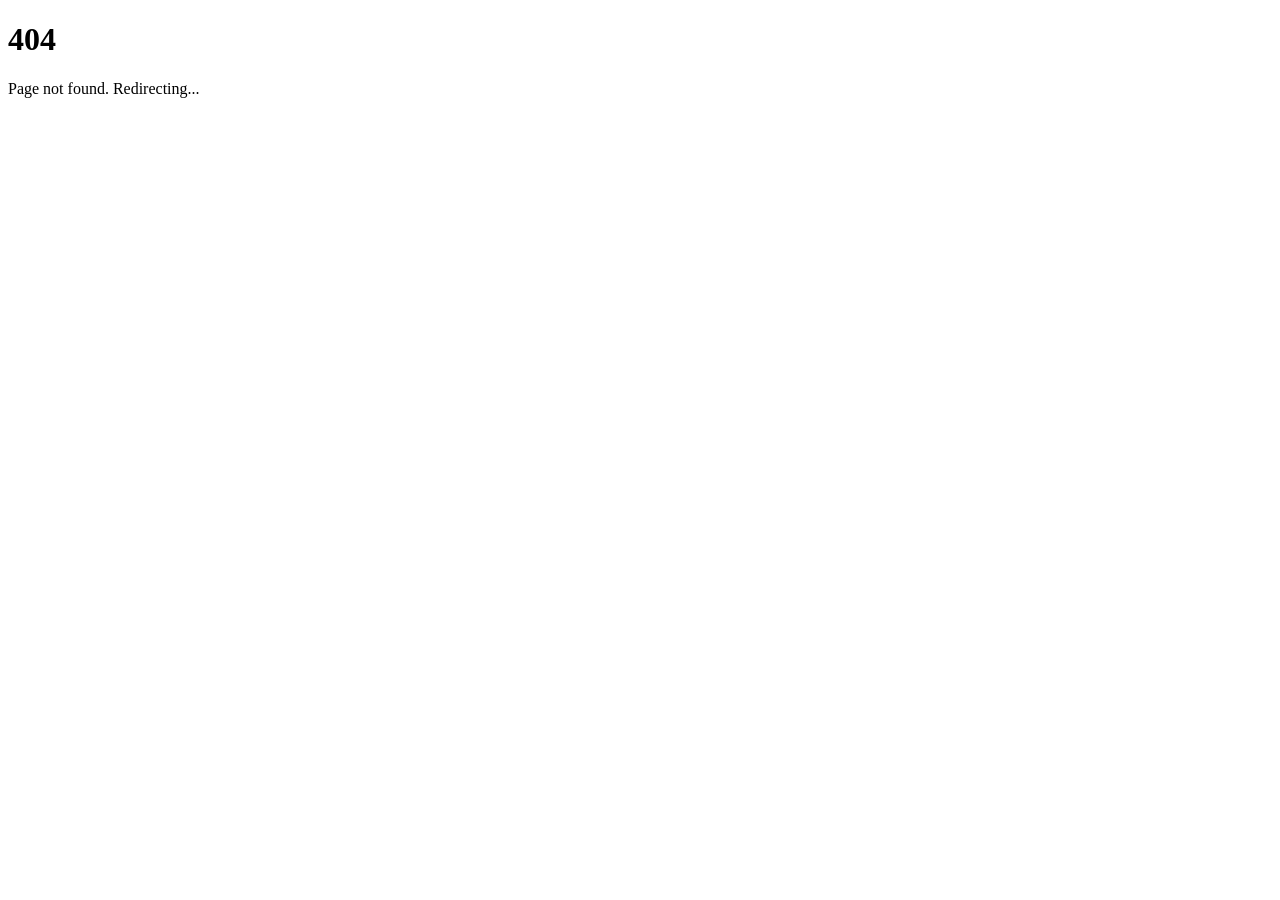
==== index.html @ c1000255 "update git ignore" ====
<!DOCTYPE html>
<script>
const path = window.location.pathname;
const targetPath = path.toLowerCase();

if (path === '/DiffLens' || path === '/DiffLens/') {
  window.location.href = '/difflens/';
}

if (path === '/neuronpath' || path === '/neuronpath/') {
  window.location.href = '/NeuronPath/';
}

// 
// if (path !== targetPath) {
//   window.location.href = targetPath;
// }
</script>

<title>Redirecting...</title>
<h1>404</h1>
<p>Page not found. Redirecting...</p>
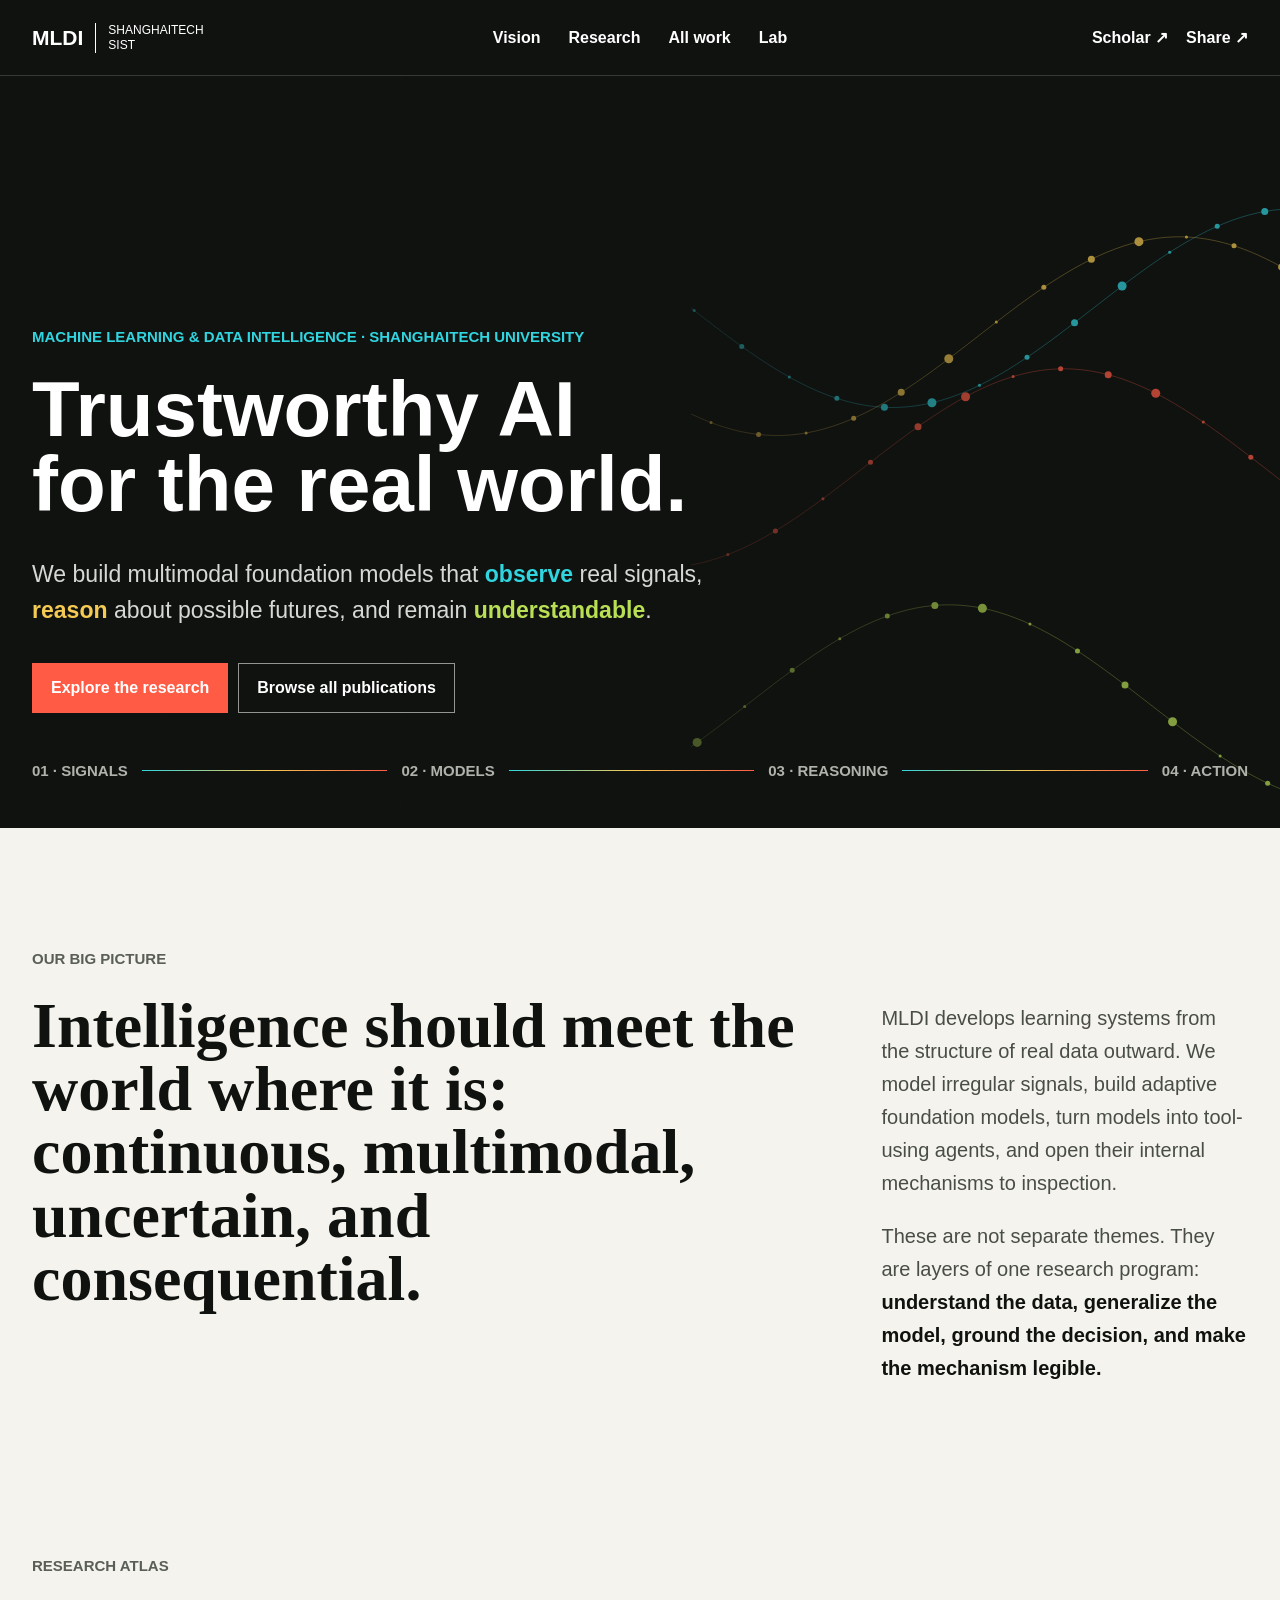
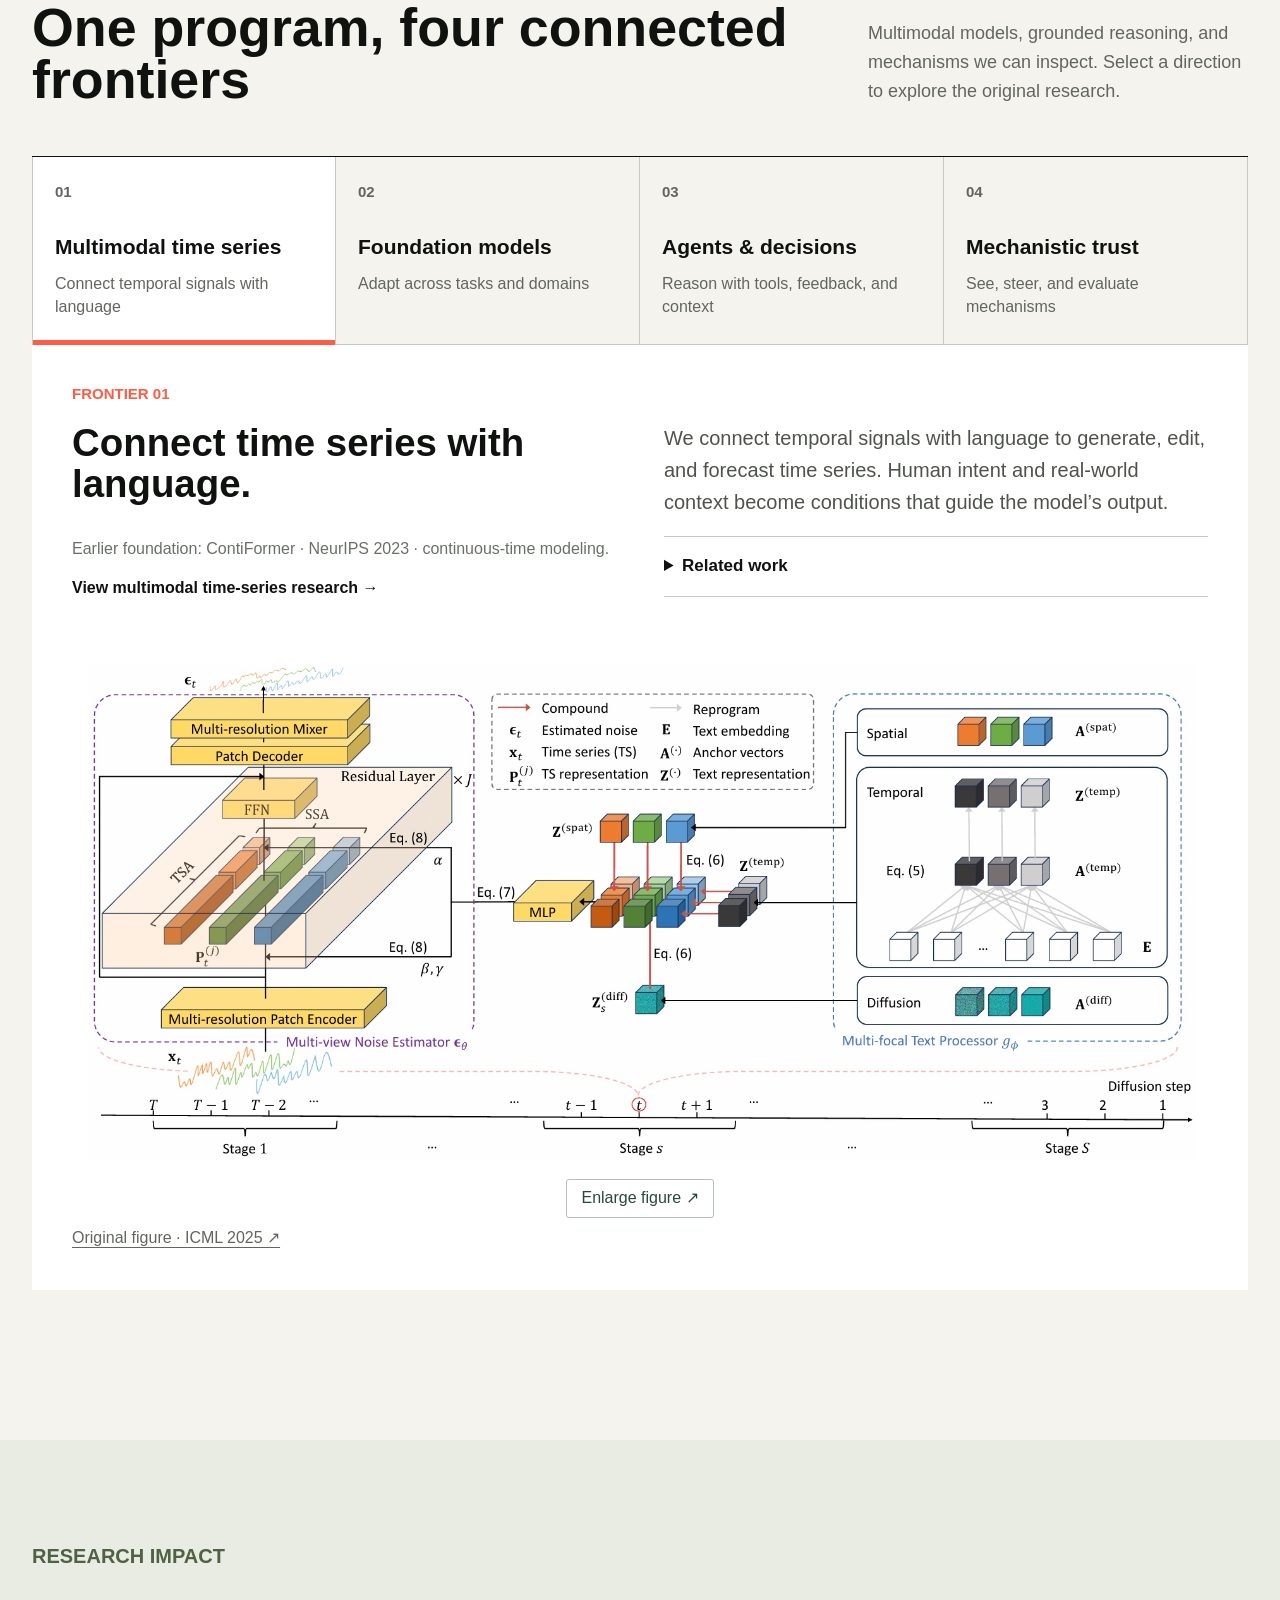
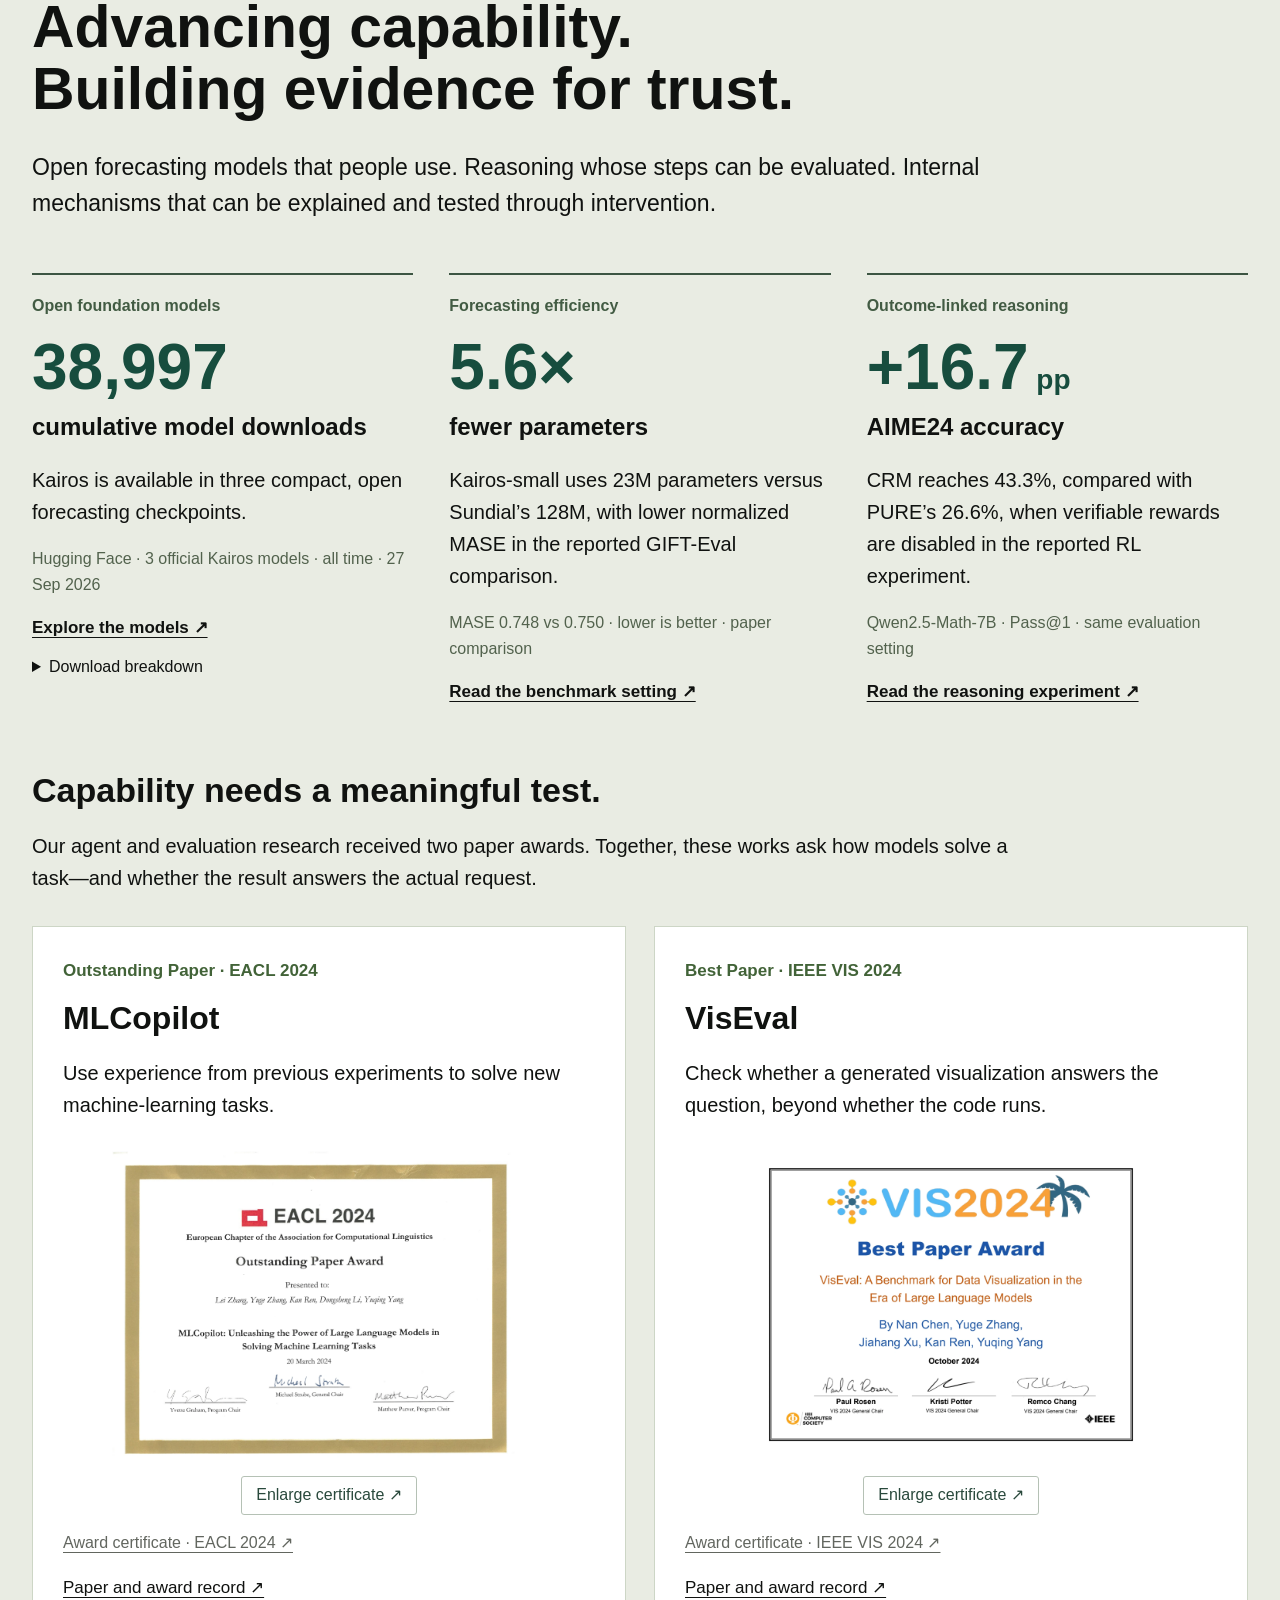
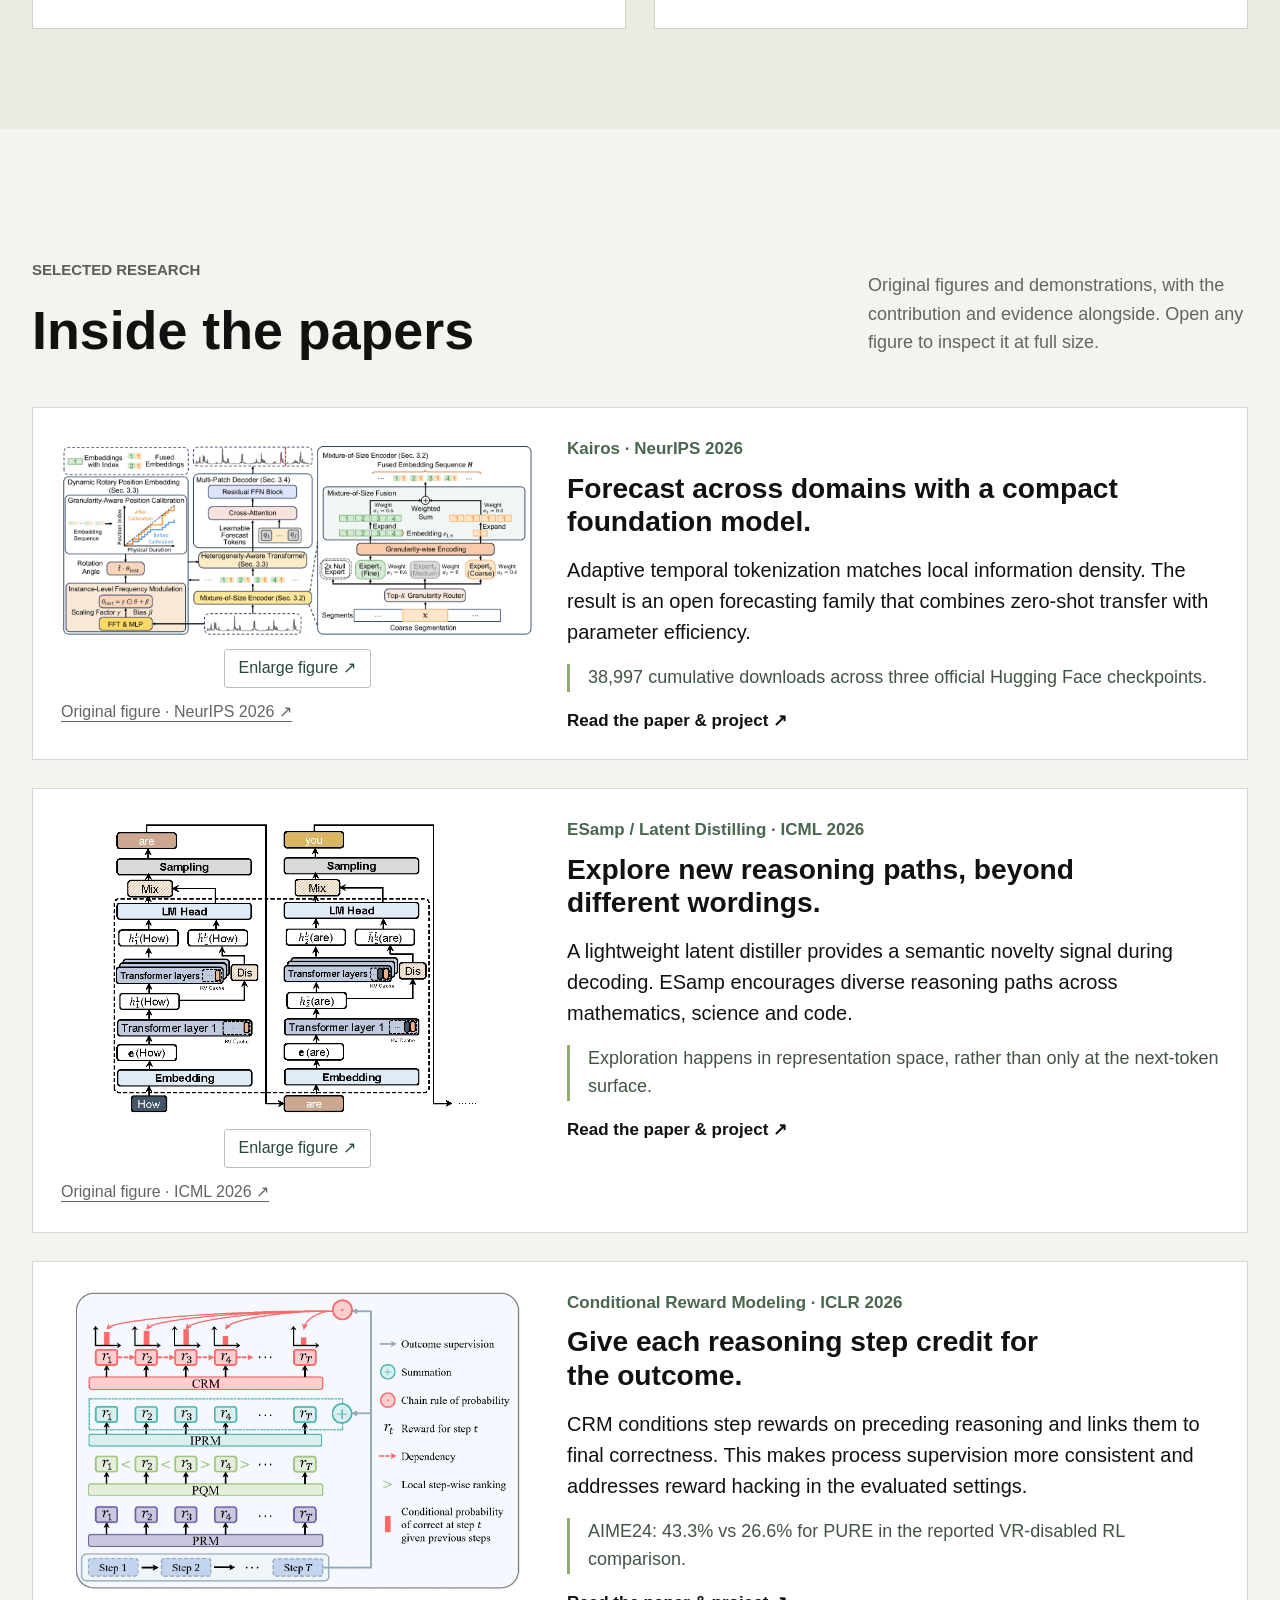
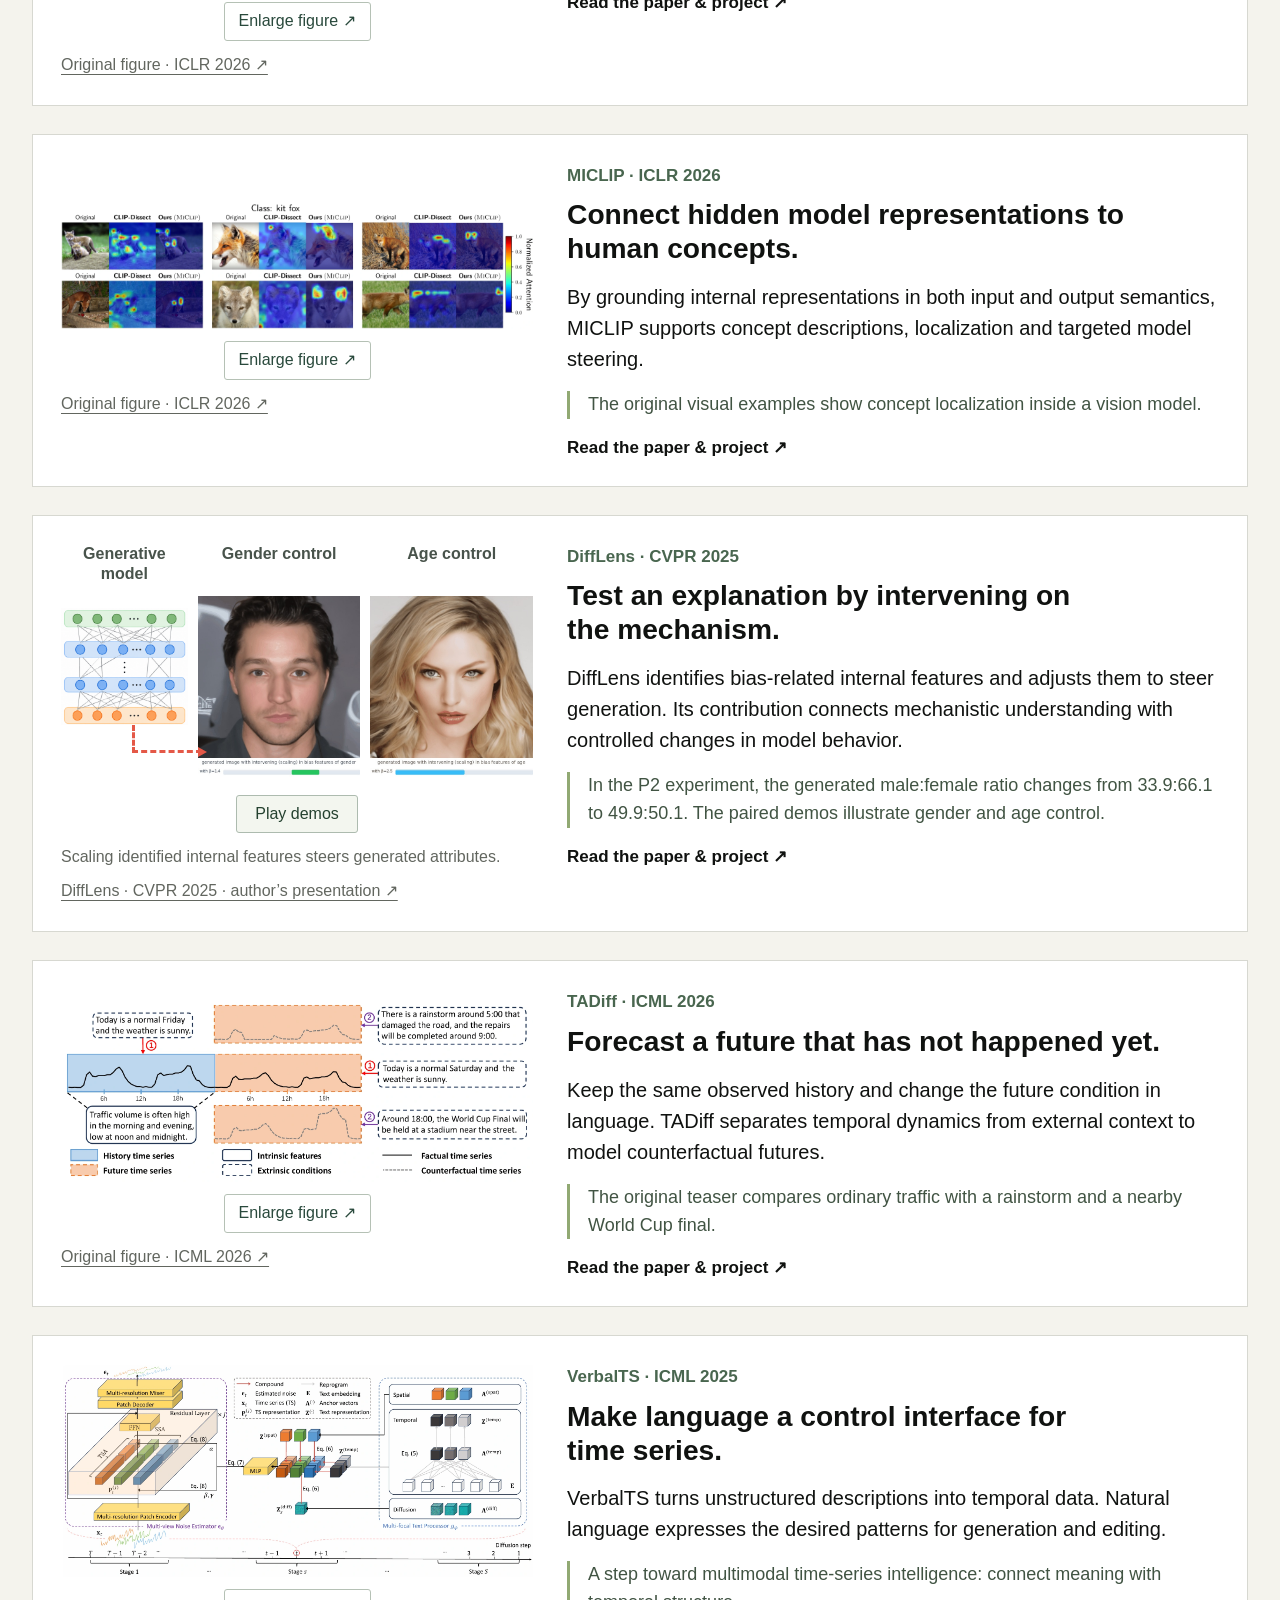
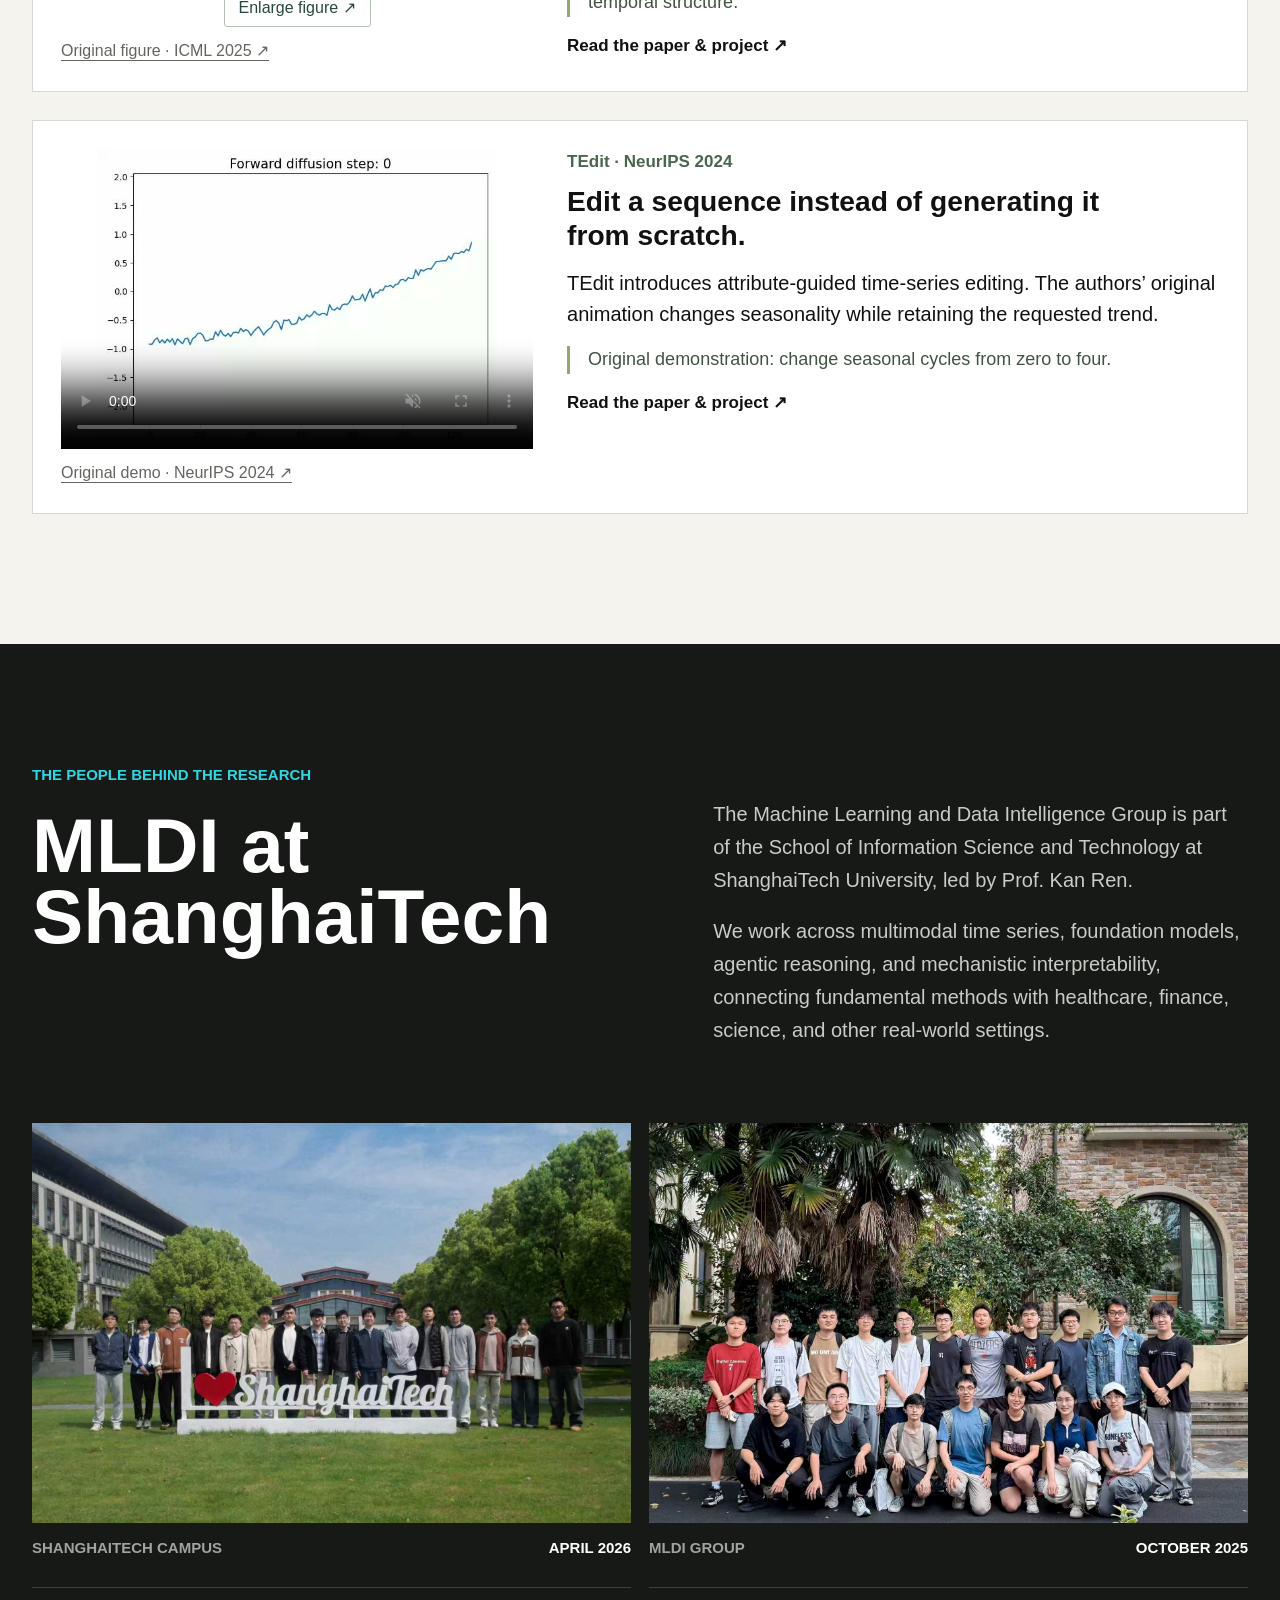
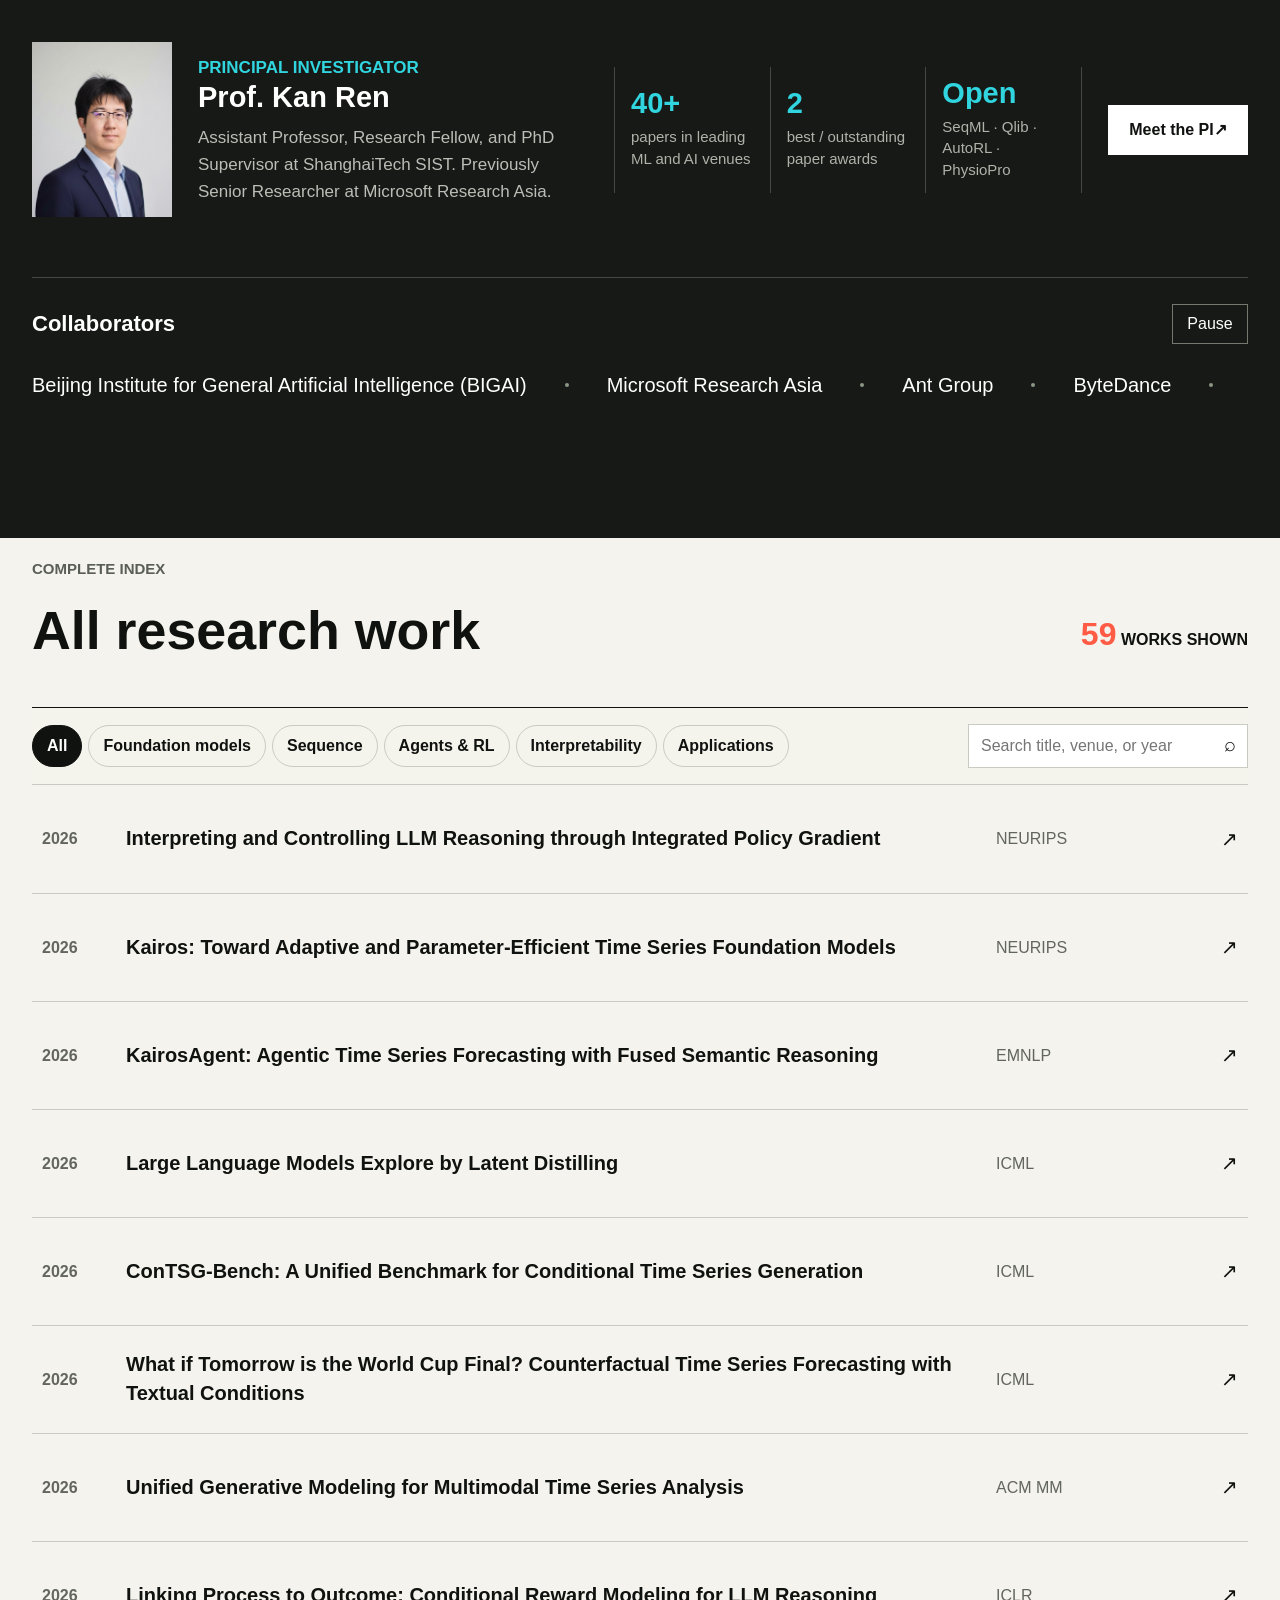
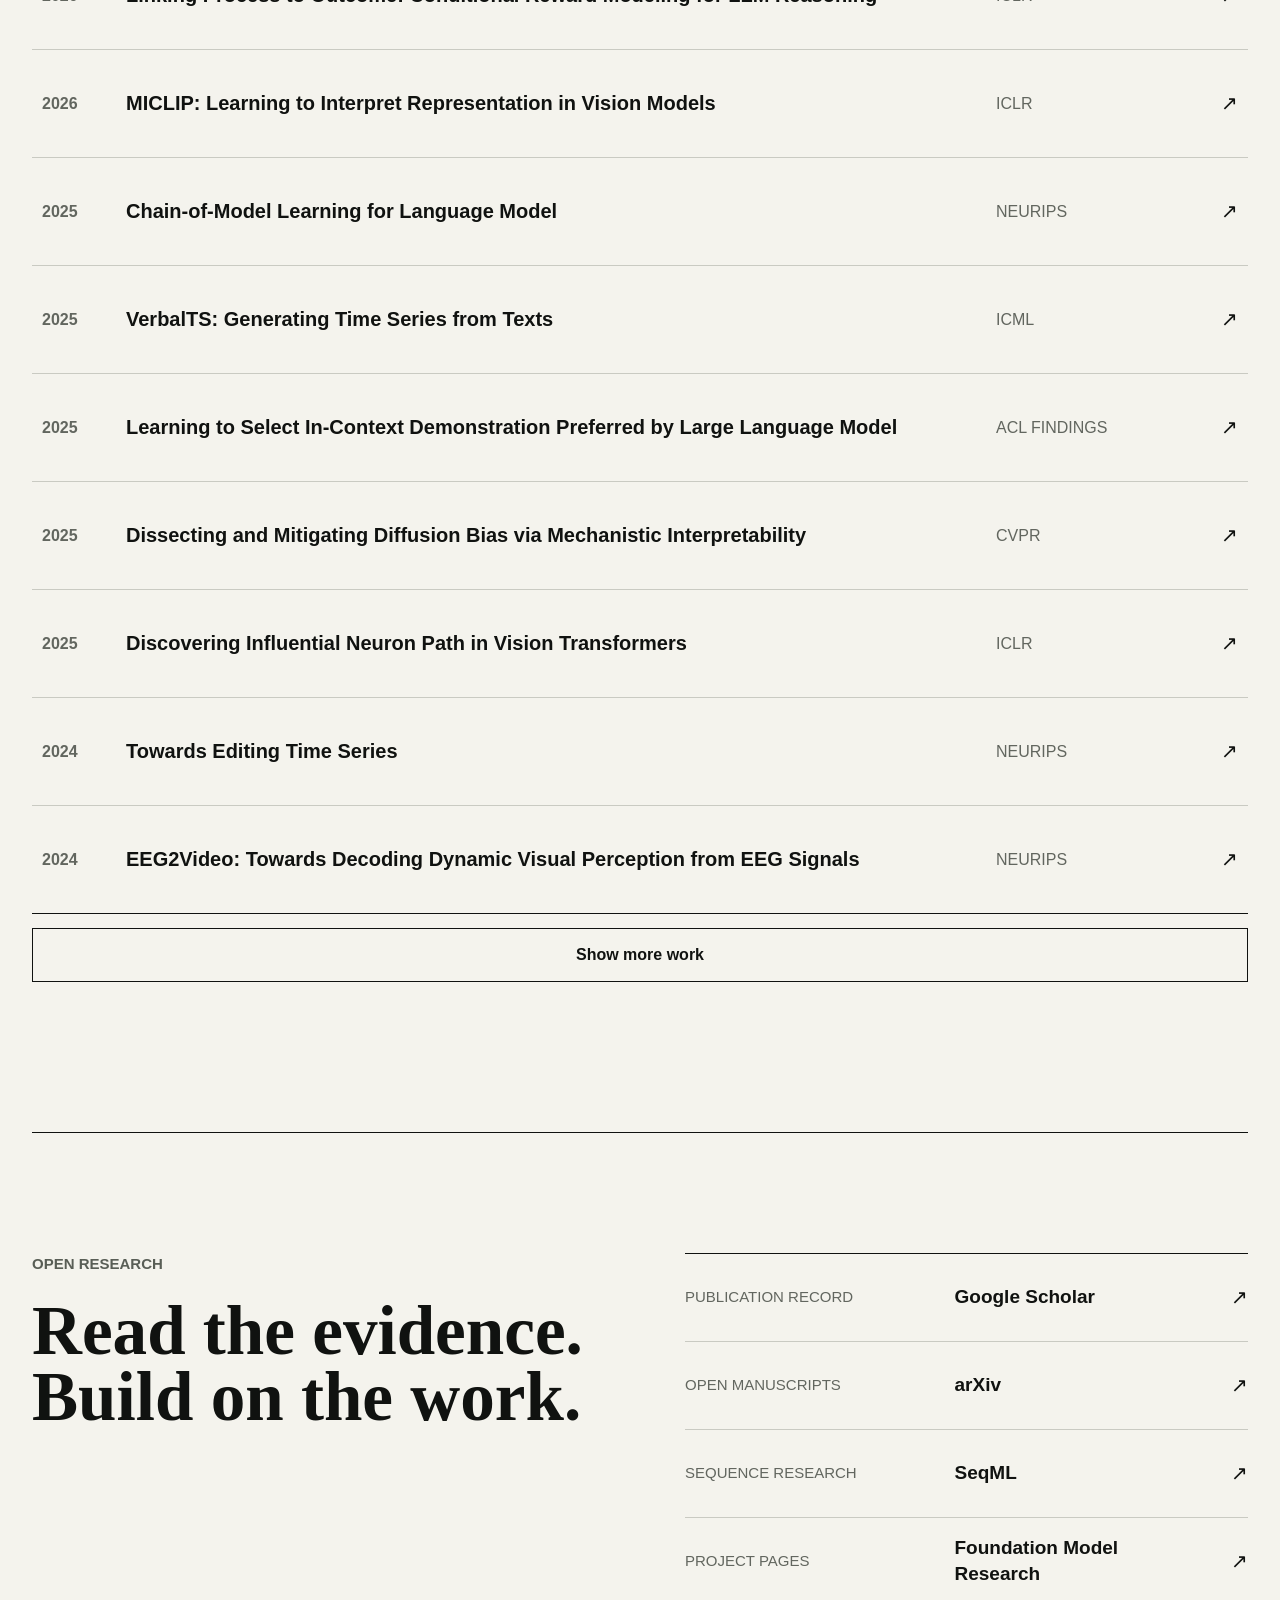
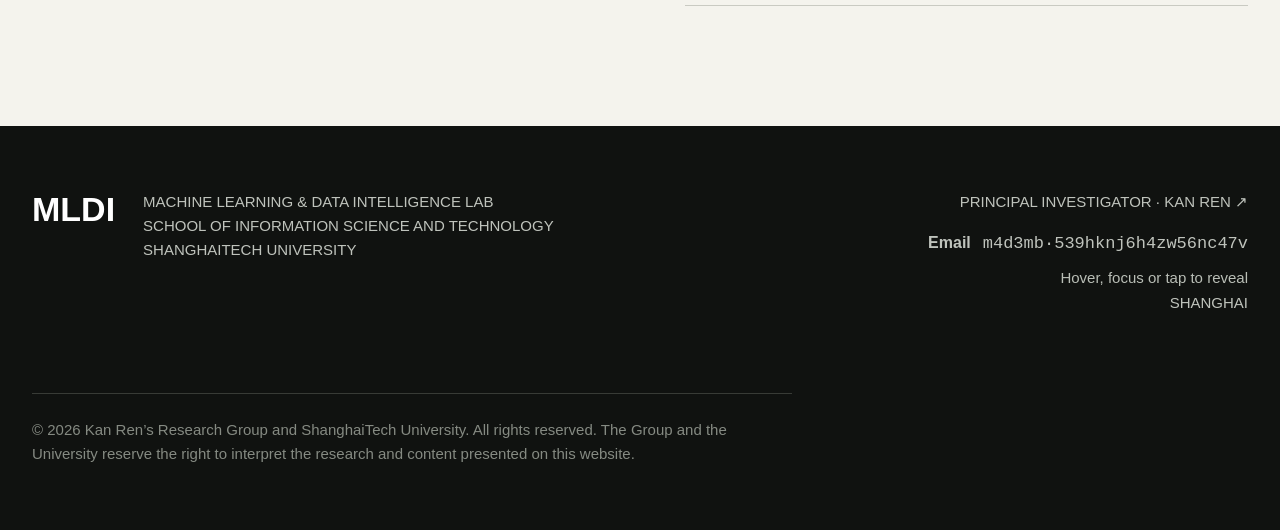
==== commit e1b2bc3c: "Add MLDI research homepage" ====
--- a/index.html
+++ b/index.html
@@ -1,22 +1,230 @@
-<!DOCTYPE html>
-<script>
-const path = window.location.pathname;
-const targetPath = path.toLowerCase();
-
-if (path === '/DiffLens' || path === '/DiffLens/') {
-  window.location.href = '/difflens/';
-}
-
-if (path === '/neuronpath' || path === '/neuronpath/') {
-  window.location.href = '/NeuronPath/';
-}
-
-// 
-// if (path !== targetPath) {
-//   window.location.href = targetPath;
-// }
-</script>
-
-<title>Redirecting...</title>
-<h1>404</h1>
-<p>Page not found. Redirecting...</p>+<!doctype html>
+<html lang="en">
+  <head>
+    <meta charset="UTF-8" />
+    <meta name="viewport" content="width=device-width, initial-scale=1" />
+    <meta name="description" content="MLDI at ShanghaiTech: machine learning research across foundation models, sequence intelligence, agents, and mechanistic interpretability." />
+    <meta name="theme-color" content="#101210" />
+    <meta property="og:title" content="Trustworthy AI for the real world | MLDI" />
+    <meta property="og:description" content="Multimodal foundation models that observe, generate, reason, and remain understandable." />
+    <meta property="og:type" content="website" />
+    <meta property="og:image" content="https://foundation-model-research.github.io/assets/og-mldi.png" />
+    <meta name="twitter:card" content="summary_large_image" />
+    <title>Trustworthy AI for the real world | MLDI · ShanghaiTech</title>
+    <link rel="stylesheet" href="styles.css?v=6fed02c21d6a" />
+    <link rel="stylesheet" href="lab-footer.css?v=4b30e138ad08" />
+  </head>
+  <body>
+    <a class="skip-link" href="#main">Skip to content</a>
+
+    <header class="site-header" data-header>
+      <a class="wordmark" href="#top" aria-label="MLDI home">
+        <span class="wordmark-mark">MLDI</span>
+        <span class="wordmark-school">ShanghaiTech<br />SIST</span>
+      </a>
+      <nav class="desktop-nav" aria-label="Primary navigation">
+        <a href="#vision">Vision</a>
+        <a href="#atlas">Research</a>
+        <a href="#work">All work</a>
+        <a href="#lab">Lab</a>
+      </nav>
+      <div class="header-actions"><a class="header-link" href="https://scholar.google.com.hk/citations?user=USnQVWgAAAAJ" target="_blank" rel="noreferrer">Scholar <span aria-hidden="true">↗</span></a><button class="share-button" id="share-page" type="button">Share <span aria-hidden="true">↗</span></button></div>
+    </header>
+
+    <main id="main">
+      <section class="hero" id="top" aria-labelledby="hero-title">
+        <canvas id="research-field" aria-hidden="true"></canvas>
+        <div class="hero-grid" aria-hidden="true"></div>
+        <div class="hero-content">
+          <p class="eyebrow">Machine Learning &amp; Data Intelligence · ShanghaiTech University</p>
+          <h1 id="hero-title">Trustworthy AI<br />for the real world.</h1>
+          <p class="hero-deck">We build multimodal foundation models that <strong>observe</strong> real signals, <strong>reason</strong> about possible futures, and remain <strong>understandable</strong>.</p>
+          <div class="hero-actions">
+            <a class="button button-primary" href="#atlas">Explore the research</a>
+            <a class="button button-quiet" href="#work">Browse all publications</a>
+          </div>
+        </div>
+        <div class="hero-sequence" aria-hidden="true">
+          <span>01 · Signals</span><i></i><span>02 · Models</span><i></i><span>03 · Reasoning</span><i></i><span>04 · Action</span>
+        </div>
+      </section>
+
+      <section class="manifesto section" id="vision" aria-labelledby="vision-title">
+        <div class="section-kicker">Our big picture</div>
+        <div class="manifesto-grid">
+          <h2 id="vision-title">Intelligence should meet the world where it is: continuous, multimodal, uncertain, and consequential.</h2>
+          <div class="manifesto-copy">
+            <p>MLDI develops learning systems from the structure of real data outward. We model irregular signals, build adaptive foundation models, turn models into tool-using agents, and open their internal mechanisms to inspection.</p>
+            <p>These are not separate themes. They are layers of one research program: <strong>understand the data, generalize the model, ground the decision, and make the mechanism legible.</strong></p>
+          </div>
+        </div>
+      </section>
+
+      <section class="research-atlas section" id="atlas" aria-labelledby="atlas-title">
+        <div class="section-heading">
+          <div>
+            <p class="section-kicker">Research atlas</p>
+            <h2 id="atlas-title">One program, four connected frontiers</h2>
+          </div>
+          <p class="section-note">Multimodal models, grounded reasoning, and mechanisms we can inspect. Select a direction to explore the original research.</p>
+        </div>
+
+        <div class="atlas-layout">
+          <div class="atlas-map" role="tablist" aria-label="Research frontiers">
+            <button class="atlas-tab is-active" role="tab" aria-selected="true" aria-controls="frontier-panel" data-frontier="sequence">
+              <span>01</span><strong>Multimodal time series</strong><small>Connect temporal signals with language</small>
+            </button>
+            <button class="atlas-tab" role="tab" aria-selected="false" aria-controls="frontier-panel" data-frontier="foundation">
+              <span>02</span><strong>Foundation models</strong><small>Adapt across tasks and domains</small>
+            </button>
+            <button class="atlas-tab" role="tab" aria-selected="false" aria-controls="frontier-panel" data-frontier="agents">
+              <span>03</span><strong>Agents &amp; decisions</strong><small>Reason with tools, feedback, and context</small>
+            </button>
+            <button class="atlas-tab" role="tab" aria-selected="false" aria-controls="frontier-panel" data-frontier="interpretability">
+              <span>04</span><strong>Mechanistic trust</strong><small>See, steer, and evaluate mechanisms</small>
+            </button>
+          </div>
+          <article class="frontier-panel" id="frontier-panel" role="tabpanel" aria-live="polite">
+            <div class="frontier-visual frontier-originals" id="frontier-visual"></div>
+            <div class="frontier-content">
+              <p class="frontier-number" id="frontier-number">Frontier 01</p>
+              <h3 id="frontier-title">Connect time series with language.</h3>
+              <p id="frontier-description">Generate, edit, and forecast time series with language and real-world context.</p>
+              <details class="frontier-related"><summary>Related work</summary><ul id="frontier-papers" class="frontier-papers"></ul></details>
+              <p id="frontier-background" class="frontier-background"></p>
+              <a id="frontier-link" class="text-link" href="#work">View sequence research <span aria-hidden="true">→</span></a>
+            </div>
+          </article>
+        </div>
+      </section>
+
+      <section class="impact-section" id="impact" aria-labelledby="impact-title">
+        <div class="section">
+          <p class="section-kicker">Research impact</p>
+          <h2 id="impact-title">Advancing capability.<br />Building evidence for trust.</h2>
+          <p class="impact-lead">Open forecasting models that people use. Reasoning whose steps can be evaluated. Internal mechanisms that can be explained and tested through intervention.</p>
+          <div class="impact-metrics">
+            <article>
+              <span class="impact-label">Open foundation models</span><strong class="impact-value">38,997</strong><h3>cumulative model downloads</h3>
+              <p>Kairos is available in three compact, open forecasting checkpoints.</p>
+              <small>Hugging Face · 3 official Kairos models · all time · 27 Sep 2026</small>
+              <a href="https://huggingface.co/mldi-lab" target="_blank" rel="noreferrer">Explore the models ↗</a>
+              <details class="metric-details"><summary>Download breakdown</summary><ul><li>Kairos_50m: 15,396</li><li>Kairos_23m: 18,955</li><li>Kairos_10m: 4,646</li></ul><a href="https://huggingface.co/api/models?author=mldi-lab&amp;expand%5B%5D=downloadsAllTime&amp;limit=100" target="_blank" rel="noreferrer">Hugging Face download data ↗</a></details>
+            </article>
+            <article>
+              <span class="impact-label">Forecasting efficiency</span><strong class="impact-value">5.6×</strong><h3>fewer parameters</h3>
+              <p>Kairos-small uses 23M parameters versus Sundial’s 128M, with lower normalized MASE in the reported GIFT-Eval comparison.</p>
+              <small>MASE 0.748 vs 0.750 · lower is better · paper comparison</small>
+              <a href="https://arxiv.org/html/2509.25826v2#S4.SS2" target="_blank" rel="noreferrer">Read the benchmark setting ↗</a>
+            </article>
+            <article>
+              <span class="impact-label">Outcome-linked reasoning</span><strong class="impact-value">+16.7<span> pp</span></strong><h3>AIME24 accuracy</h3>
+              <p>CRM reaches 43.3%, compared with PURE’s 26.6%, when verifiable rewards are disabled in the reported RL experiment.</p>
+              <small>Qwen2.5-Math-7B · Pass@1 · same evaluation setting</small>
+              <a href="https://arxiv.org/html/2509.26578v1#S4.SS4" target="_blank" rel="noreferrer">Read the reasoning experiment ↗</a>
+            </article>
+          </div>
+          <div class="recognition-intro"><h3>Capability needs a meaningful test.</h3><p>Our agent and evaluation research received two paper awards. Together, these works ask how models solve a task—and whether the result answers the actual request.</p></div>
+          <div class="recognition-grid">
+            <article class="recognition-card"><p class="award-line">Outstanding Paper · EACL 2024</p><h3>MLCopilot</h3><p>Use experience from previous experiments to solve new machine-learning tasks.</p><div data-paper-static="mlcopilot-certificate"></div><a href="https://aclanthology.org/2024.eacl-long.179/" target="_blank" rel="noreferrer">Paper and award record ↗</a></article>
+            <article class="recognition-card"><p class="award-line">Best Paper · IEEE VIS 2024</p><h3>VisEval</h3><p>Check whether a generated visualization answers the question, beyond whether the code runs.</p><div data-paper-static="viseval-certificate"></div><a href="https://direct.ieeevis.org/year/2024/program/paper_v-full-1332.html" target="_blank" rel="noreferrer">Paper and award record ↗</a></article>
+          </div>
+        </div>
+      </section>
+
+      <section class="featured-work section" aria-labelledby="featured-title">
+        <div class="section-heading">
+          <div><p class="section-kicker">Selected research</p><h2 id="featured-title">Inside the papers</h2></div>
+          <p class="section-note">Original figures and demonstrations, with the contribution and evidence alongside. Open any figure to inspect it at full size.</p>
+        </div>
+        <div class="featured-grid" id="featured-grid"></div>
+      </section>
+
+      <section class="lab-section" id="lab" aria-labelledby="lab-title">
+        <div class="section lab-intro">
+          <div>
+            <p class="section-kicker light">The people behind the research</p>
+            <h2 id="lab-title">MLDI at ShanghaiTech</h2>
+          </div>
+          <div class="lab-statement">
+            <p>The Machine Learning and Data Intelligence Group is part of the School of Information Science and Technology at ShanghaiTech University, led by Prof. Kan Ren.</p>
+            <p>We work across multimodal time series, foundation models, agentic reasoning, and mechanistic interpretability, connecting fundamental methods with healthcare, finance, science, and other real-world settings.</p>
+          </div>
+        </div>
+        <div class="lab-gallery section">
+          <figure class="lab-photo lab-photo-wide">
+            <img src="assets/lab-apr-2026.jpg" alt="MLDI group at the ShanghaiTech campus in April 2026" width="1707" height="1280" loading="lazy" />
+            <figcaption><span>ShanghaiTech campus</span><strong>April 2026</strong></figcaption>
+          </figure>
+          <figure class="lab-photo">
+            <img src="assets/lab-oct-2025.jpg" alt="MLDI group in October 2025" width="1777" height="1280" loading="lazy" />
+            <figcaption><span>MLDI group</span><strong>October 2025</strong></figcaption>
+          </figure>
+        </div>
+        <div class="lab-profile section">
+          <img src="assets/kan-ren-homepage.jpg" alt="Professor Kan Ren, principal investigator of MLDI" loading="lazy" />
+          <div>
+            <p class="section-kicker light">Principal investigator</p>
+            <h3>Prof. Kan Ren</h3>
+            <p>Assistant Professor, Research Fellow, and PhD Supervisor at ShanghaiTech SIST. Previously Senior Researcher at Microsoft Research Asia.</p>
+          </div>
+          <ul>
+            <li><strong>40+</strong><span>papers in leading ML and AI venues</span></li>
+            <li><strong>2</strong><span>best / outstanding paper awards</span></li>
+            <li><strong>Open</strong><span>SeqML · Qlib · AutoRL · PhysioPro</span></li>
+          </ul>
+          <a class="button button-light" href="https://saying.ren/" target="_blank" rel="noreferrer">Meet the PI <span aria-hidden="true">↗</span></a>
+        </div>
+        <div id="partner-strip" class="section"></div>
+      </section>
+
+      <section class="publication-index section" id="work" aria-labelledby="work-title">
+        <div class="section-heading work-heading">
+          <div><p class="section-kicker">Complete index</p><h2 id="work-title">All research work</h2></div>
+          <p class="work-count"><span id="visible-count">0</span> works shown</p>
+        </div>
+        <div class="work-tools">
+          <div class="filters" role="group" aria-label="Filter publications by topic">
+            <button class="filter is-active" data-filter="all" aria-pressed="true">All</button>
+            <button class="filter" data-filter="foundation" aria-pressed="false">Foundation models</button>
+            <button class="filter" data-filter="sequence" aria-pressed="false">Sequence</button>
+            <button class="filter" data-filter="agents" aria-pressed="false">Agents &amp; RL</button>
+            <button class="filter" data-filter="trust" aria-pressed="false">Interpretability</button>
+            <button class="filter" data-filter="applications" aria-pressed="false">Applications</button>
+          </div>
+          <label class="search-box"><span class="sr-only">Search publications</span><input id="paper-search" type="search" placeholder="Search title, venue, or year" autocomplete="off" /><span aria-hidden="true">⌕</span></label>
+        </div>
+        <div class="paper-list" id="paper-list"></div>
+        <button class="load-more" id="load-more" type="button">Show more work</button>
+      </section>
+
+      <section class="open-research section" id="connect" aria-labelledby="connect-title">
+        <div>
+          <p class="section-kicker">Open research</p>
+          <h2 id="connect-title">Read the evidence.<br />Build on the work.</h2>
+        </div>
+        <div class="source-links">
+          <a href="https://scholar.google.com.hk/citations?user=USnQVWgAAAAJ" target="_blank" rel="noreferrer"><span>Publication record</span><strong>Google Scholar</strong><i>↗</i></a>
+          <a href="https://arxiv.org/search/?query=Kan+Ren&amp;searchtype=author" target="_blank" rel="noreferrer"><span>Open manuscripts</span><strong>arXiv</strong><i>↗</i></a>
+          <a href="https://seqml.github.io/" target="_blank" rel="noreferrer"><span>Sequence research</span><strong>SeqML</strong><i>↗</i></a>
+          <a href="https://foundation-model-research.github.io/" target="_blank" rel="noreferrer"><span>Project pages</span><strong>Foundation Model Research</strong><i>↗</i></a>
+        </div>
+      </section>
+    </main>
+
+    <footer class="site-footer">
+      <div class="footer-brand"><strong>MLDI</strong><span>Machine Learning &amp; Data Intelligence Lab<br />School of Information Science and Technology<br />ShanghaiTech University</span></div>
+      <div class="footer-meta"><a href="https://saying.ren/" target="_blank" rel="noreferrer">Principal Investigator · Kan Ren ↗</a><div id="pi-contact"></div><span>Shanghai</span></div>
+      <p class="footer-note">© 2026 Kan Ren’s Research Group and ShanghaiTech University. All rights reserved. The Group and the University reserve the right to interpret the research and content presented on this website.</p>
+    </footer>
+    <div class="toast" id="share-toast" role="status" aria-live="polite">Link copied</div>
+    <dialog id="figure-dialog" aria-labelledby="figure-dialog-title"><div class="figure-toolbar"><h2 id="figure-dialog-title">Original paper figure</h2><div><button data-zoom type="button" aria-pressed="false">Actual size</button><button data-close type="button">Close ✕</button></div></div><div class="figure-scroll"><img alt="" /></div><a class="figure-source" target="_blank" rel="noreferrer">Original source ↗</a></dialog>
+
+    <script src="data.js?v=2c9eac3be82c"></script>
+    <script src="paper-media-data.js?v=0d42efd4ddc5"></script>
+    <script src="research.js?v=72fe4f46b5dc"></script>
+    <script src="paper-media.js?v=f36ecfdb1b7f"></script>
+    <script src="app.js?v=f7db3c3c05a3"></script>
+    <script src="lab-footer.js?v=553e385649b7"></script>
+  </body>
+</html>
--- a/styles.css
+++ b/styles.css
@@ -0,0 +1,671 @@
+:root {
+  --ink: #101210;
+  --paper: #f4f3ed;
+  --white: #ffffff;
+  --line: #c9cac2;
+  --muted: #62665f;
+  --cyan: #31d5df;
+  --coral: #ff5b45;
+  --lime: #b9df54;
+  --yellow: #f5ca52;
+  --max: 1320px;
+  --body-size: 20px;
+  --small-size: 16px;
+  --caption-size: 15px;
+}
+
+* { box-sizing: border-box; }
+html { scroll-behavior: smooth; }
+body { margin: 0; background: var(--paper); color: var(--ink); font-family: Inter, "Helvetica Neue", Arial, sans-serif; letter-spacing: 0; }
+body, button, input { font-size: var(--body-size); }
+a { color: inherit; }
+img, video { display: block; max-width: 100%; }
+button, input { font: inherit; }
+button { color: inherit; }
+.skip-link { position: fixed; left: 12px; top: -50px; z-index: 100; background: white; padding: 10px 14px; }
+.skip-link:focus { top: 12px; }
+.sr-only { position: absolute; width: 1px; height: 1px; padding: 0; margin: -1px; overflow: hidden; clip: rect(0, 0, 0, 0); white-space: nowrap; border: 0; }
+.section { width: min(var(--max), calc(100% - 64px)); margin: 0 auto; }
+
+.site-header { position: fixed; z-index: 50; top: 0; left: 0; width: 100%; height: 76px; display: grid; grid-template-columns: 1fr auto 1fr; align-items: center; padding: 0 32px; color: white; border-bottom: 1px solid rgba(255,255,255,.16); transition: background .25s ease, color .25s ease, height .25s ease; }
+.site-header.is-scrolled { height: 64px; color: var(--ink); background: rgba(244,243,237,.92); backdrop-filter: blur(14px); border-color: var(--line); }
+.wordmark { justify-self: start; display: inline-flex; align-items: center; gap: 12px; text-decoration: none; }
+.wordmark-mark { font: 800 21px/1 Arial, sans-serif; }
+.wordmark-school { padding-left: 12px; border-left: 1px solid currentColor; font-size: 9px; line-height: 1.15; text-transform: uppercase; }
+.desktop-nav { display: flex; gap: 28px; }
+.desktop-nav a, .header-link { font-size: 13px; font-weight: 650; text-decoration: none; }
+.desktop-nav a:hover, .header-link:hover { text-decoration: underline; text-underline-offset: 5px; }
+.header-link { justify-self: end; }
+.header-actions { justify-self: end; display: flex; align-items: center; gap: 18px; }
+.share-button { padding: 0; border: 0; color: inherit; background: transparent; font-size: 13px; font-weight: 650; cursor: pointer; }
+.share-button:hover { text-decoration: underline; text-underline-offset: 5px; }
+
+.hero { position: relative; min-height: 92svh; overflow: hidden; display: grid; grid-template-columns: minmax(0, 1fr); grid-template-rows: 1fr auto; align-items: end; gap: 48px; padding: 146px max(32px, calc((100vw - var(--max))/2)) 48px; color: white; background: #101210; }
+#research-field { position: absolute; z-index: 0; inset: 0; width: 100%; height: 100%; opacity: .74; }
+.hero-grid { position: absolute; z-index: 1; inset: 0; opacity: .1; background-image: linear-gradient(rgba(255,255,255,.22) 1px, transparent 1px), linear-gradient(90deg, rgba(255,255,255,.22) 1px, transparent 1px); background-size: 80px 80px; mask-image: linear-gradient(to right, black, transparent 76%); }
+.hero::after { content: ""; position: absolute; z-index: 1; inset: 0; background: linear-gradient(90deg, rgba(16,18,16,.96) 0%, rgba(16,18,16,.58) 52%, rgba(16,18,16,.08) 82%); pointer-events: none; }
+.hero-content, .hero-sequence { position: relative; z-index: 2; }
+.hero-content { min-width: 0; width: min(100%, 920px); }
+.eyebrow, .section-kicker { margin: 0 0 24px; font: 700 11px/1.2 Arial, sans-serif; text-transform: uppercase; }
+.eyebrow { color: var(--cyan); }
+.hero h1 { max-width: 920px; margin: 0; font: 780 clamp(3.8rem, 7.4vw, 7.5rem)/.88 Arial, sans-serif; letter-spacing: 0; }
+.hero-deck { max-width: 710px; margin: 34px 0 0; font-size: clamp(1.12rem, 1.7vw, 1.45rem); line-height: 1.45; color: #d6d9d3; }
+.hero-deck strong:nth-child(1) { color: var(--cyan); }
+.hero-deck strong:nth-child(2) { color: var(--yellow); }
+.hero-deck strong:nth-child(3) { color: var(--lime); }
+.hero-actions { display: flex; flex-wrap: wrap; gap: 10px; margin-top: 34px; }
+.button { min-height: 46px; display: inline-flex; align-items: center; justify-content: center; padding: 0 18px; border: 1px solid rgba(255,255,255,.55); text-decoration: none; font-size: 13px; font-weight: 750; }
+.button-primary { border-color: var(--coral); background: var(--coral); color: #fff; }
+.button-quiet:hover { background: white; color: var(--ink); }
+.hero-sequence { grid-column: 1 / -1; display: flex; align-items: center; gap: 14px; font: 700 10px/1 Arial, sans-serif; text-transform: uppercase; color: #aeb3ab; }
+.hero-sequence i { height: 1px; flex: 1; background: linear-gradient(90deg, var(--cyan), var(--yellow), var(--coral)); }
+
+.manifesto { padding: 120px 0 150px; }
+.section-kicker { color: #595e56; }
+.manifesto-grid { display: grid; grid-template-columns: minmax(0, 1.5fr) minmax(300px, .7fr); gap: 96px; align-items: start; }
+.manifesto h2 { margin: 0; max-width: 900px; font: 700 clamp(2.5rem, 5vw, 5rem)/.99 Georgia, serif; }
+.manifesto-copy { padding-top: 8px; }
+.manifesto-copy p { margin: 0 0 20px; font-size: 17px; line-height: 1.68; color: #494d47; }
+.manifesto-copy strong { color: var(--ink); }
+
+.research-atlas { padding: 0 0 150px; }
+.section-heading { display: flex; justify-content: space-between; gap: 36px; align-items: end; margin-bottom: 50px; }
+.section-heading h2 { margin: 0; max-width: 760px; font: 750 clamp(2.2rem, 4.2vw, 4.4rem)/.98 Arial, sans-serif; }
+.section-note { max-width: 360px; margin: 0; color: var(--muted); font-size: 14px; line-height: 1.6; }
+.atlas-layout { border-top: 1px solid var(--ink); }
+.atlas-map { display: grid; grid-template-columns: repeat(4, 1fr); }
+.atlas-tab { min-height: 170px; position: relative; display: flex; flex-direction: column; align-items: flex-start; gap: 8px; padding: 24px; text-align: left; background: transparent; border: 0; border-right: 1px solid var(--line); border-bottom: 1px solid var(--line); cursor: pointer; }
+.atlas-tab:first-child { border-left: 1px solid var(--line); }
+.atlas-tab span { font: 750 11px/1 Arial, sans-serif; color: var(--muted); }
+.atlas-tab strong { margin-top: auto; font-size: 17px; }
+.atlas-tab small { font-size: 12px; color: var(--muted); }
+.atlas-tab::after { content: ""; position: absolute; left: 0; bottom: -1px; width: 100%; height: 5px; transform: scaleX(0); transform-origin: left; background: var(--coral); transition: transform .25s ease; }
+.atlas-tab:hover, .atlas-tab.is-active { background: white; }
+.atlas-tab.is-active::after { transform: scaleX(1); }
+.frontier-panel { display: grid; grid-template-columns: 1.25fr .75fr; min-height: 600px; background: white; }
+.frontier-visual { position: relative; min-width: 0; padding: 0; display: grid; place-items: center; background: #161b18; overflow: hidden; }
+#frontier-canvas { width: 100%; height: 100%; min-height: 600px; }
+.frontier-visual > span { position: absolute; left: 28px; bottom: 24px; color: rgba(255,255,255,.66); font: 700 10px/1.2 Arial, sans-serif; text-transform: uppercase; }
+.frontier-content { padding: 64px 52px; }
+.frontier-number { margin: 0 0 48px; color: var(--coral); font: 700 11px/1 Arial, sans-serif; text-transform: uppercase; }
+.frontier-content h3 { margin: 0 0 22px; font: 720 clamp(2rem, 3.2vw, 3.4rem)/1 Arial, sans-serif; }
+.frontier-content > p:not(.frontier-number) { color: #4f534c; line-height: 1.65; }
+.frontier-papers { margin: 38px 0; padding: 0; list-style: none; border-top: 1px solid var(--line); }
+.frontier-papers li { padding: 12px 0; border-bottom: 1px solid var(--line); font-size: 13px; line-height: 1.35; }
+.frontier-papers span { color: var(--muted); }
+.text-link { font-size: 13px; font-weight: 750; text-decoration: none; }
+.text-link:hover { text-decoration: underline; text-underline-offset: 4px; }
+
+.story-band { padding: 120px 0; color: white; background: #101210; }
+.story-intro { display: grid; grid-template-columns: .45fr 1.25fr .65fr; gap: 48px; align-items: start; margin-bottom: 64px; }
+.section-kicker.light { color: var(--cyan); }
+.story-intro h2 { margin: 0; font: 700 clamp(2.6rem, 5vw, 5.2rem)/.96 Georgia, serif; }
+.story-intro > p:last-child { margin: 8px 0 0; color: #bfc3bc; font-size: 15px; line-height: 1.65; }
+.story-reel { display: grid; grid-template-columns: 1.25fr .75fr; gap: 18px; }
+.story-card { min-width: 0; background: #222420; }
+.story-card-wide { grid-row: span 2; }
+.story-card img, .story-card video { width: 100%; height: 270px; object-fit: cover; background: #fff; }
+.edit-teaser, .bias-teaser { position: relative; width: 100%; height: 270px; overflow: hidden; background: #151a17; }
+.story-card-wide .edit-teaser { height: 470px; }
+.edit-teaser canvas, .bias-teaser canvas { width: 100%; height: 100%; }
+.edit-labels { position: absolute; inset: auto 20px 18px; display: grid; grid-template-columns: 1fr 1fr 1fr; gap: 10px; color: rgba(255,255,255,.64); font: 700 9px/1.2 Arial, sans-serif; text-transform: uppercase; }
+.edit-labels span:nth-child(2) { color: var(--yellow); text-align: center; }
+.edit-labels span:last-child { color: var(--cyan); text-align: right; }
+.bias-caption { position: absolute; left: 18px; right: 18px; bottom: 16px; display: flex; align-items: center; gap: 10px; color: rgba(255,255,255,.62); font: 700 9px/1 Arial, sans-serif; text-transform: uppercase; }
+.bias-caption i { height: 1px; flex: 1; background: linear-gradient(90deg, var(--coral), var(--lime)); }
+.bias-caption strong { color: var(--lime); }
+.kairos-demo { position: relative; width: 100%; height: 270px; overflow: hidden; background: #172320; }
+#kairos-canvas { position: absolute; inset: 0; width: 100%; height: 100%; }
+.kairos-label { position: absolute; left: 18px; top: 18px; display: flex; align-items: center; gap: 7px; font: 700 9px/1 Arial, sans-serif; text-transform: uppercase; }
+.kairos-label i { width: 7px; height: 7px; border-radius: 50%; background: var(--lime); box-shadow: 0 0 12px var(--lime); }
+.story-card-wide video { height: 470px; object-fit: contain; }
+.story-copy { padding: 28px; }
+.story-copy span { color: var(--cyan); font: 700 10px/1.2 Arial, sans-serif; text-transform: uppercase; }
+.story-copy h3 { margin: 12px 0 10px; font-size: 24px; line-height: 1.12; }
+.story-copy p { margin: 0 0 18px; color: #bdc1ba; line-height: 1.55; font-size: 14px; }
+.story-copy a { font-size: 12px; font-weight: 750; }
+
+.featured-work { padding: 130px 0; }
+.featured-grid { display: grid; grid-template-columns: repeat(12, 1fr); gap: 18px; }
+.featured-card { grid-column: span 4; min-width: 0; background: white; border: 1px solid #d7d8d1; }
+.featured-card:nth-child(1), .featured-card:nth-child(6) { grid-column: span 8; }
+.featured-media { aspect-ratio: 16 / 10; display: grid; place-items: center; overflow: hidden; background: #e7e8e1; }
+.featured-media img { width: 100%; height: 100%; object-fit: contain; transition: transform .45s ease; }
+.visual-kairos, .visual-market, .visual-miclip, .visual-continuous { position: relative; display: block; background: #14201d; }
+.visual-kairos canvas, .visual-market canvas, .visual-miclip canvas, .visual-continuous canvas { width: 100%; height: 100%; }
+.visual-market { background: #161816; }
+.visual-miclip { background: #17181b; }
+.visual-continuous { background: #f0f0e9; }
+.visual-label { position: absolute; left: 18px; top: 18px; color: rgba(255,255,255,.7); font: 700 9px/1 Arial, sans-serif; text-transform: uppercase; }
+.visual-continuous .visual-label { color: #575b54; }
+.visual-crm { position: relative; display: flex; flex-direction: column; justify-content: center; padding: 32px; color: white; background: #24231f; }
+.crm-track { width: 100%; display: grid; grid-template-columns: repeat(4, minmax(0, 1fr)); align-items: center; }
+.crm-track span { position: relative; display: flex; flex-direction: column; align-items: center; gap: 10px; }
+.crm-track span:not(:last-child)::after { content: ""; position: absolute; left: calc(50% + 20px); top: 19px; width: calc(100% - 40px); height: 1px; background: var(--coral); transform-origin: left; animation: rewardLink 3.2s ease-in-out infinite; }
+.crm-track i { width: 38px; height: 38px; display: grid; place-items: center; border: 1px solid #77786f; border-radius: 50%; font-style: normal; font-size: 11px; background: #24231f; }
+.crm-track b { font-size: 12px; color: #b9bdb5; }
+.crm-track .crm-outcome i { border-color: var(--lime); color: var(--ink); background: var(--lime); }
+.visual-crm > p { margin: 28px 0 0; color: #aeb2aa; font: 700 9px/1 Arial, sans-serif; text-transform: uppercase; }
+@keyframes rewardLink { 0%, 18% { transform: scaleX(0); opacity: .2; } 50%, 82% { transform: scaleX(1); opacity: 1; } 100% { opacity: .2; } }
+.featured-card:hover .featured-media img { transform: scale(1.025); }
+.featured-body { padding: 22px; }
+.featured-meta { display: flex; justify-content: space-between; gap: 16px; margin-bottom: 28px; font: 700 10px/1.2 Arial, sans-serif; color: var(--muted); text-transform: uppercase; }
+.featured-body h3 { margin: 0 0 18px; font-size: 20px; line-height: 1.2; }
+.featured-body a { font-size: 12px; font-weight: 750; }
+
+.lab-section { padding: 120px 0; color: white; background: #171916; }
+.lab-intro { display: grid; grid-template-columns: 1.05fr .95fr; gap: 90px; align-items: start; margin-bottom: 58px; }
+.lab-intro h2 { max-width: 720px; margin: 0; font: 740 clamp(3rem, 6vw, 6.2rem)/.92 Arial, sans-serif; }
+.lab-statement { max-width: 610px; padding-top: 34px; }
+.lab-statement p { margin: 0 0 18px; color: #c8ccc5; font-size: 16px; line-height: 1.65; }
+.lab-gallery { display: grid; grid-template-columns: repeat(2, minmax(0, 1fr)); gap: 18px; }
+.lab-photo { min-width: 0; margin: 0; }
+.lab-photo img { width: 100%; height: auto; aspect-ratio: 3 / 2; object-fit: cover; object-position: center bottom; filter: saturate(.9) contrast(1.04); }
+/* Crop the lawn from the campus photo; preserve every person in both frames. */
+.lab-photo-wide img { object-position: center top; }
+.lab-photo figcaption { display: flex; justify-content: space-between; gap: 20px; padding: 14px 0 28px; border-bottom: 1px solid #3a3e38; color: #9fa49c; font: 700 10px/1.3 Arial, sans-serif; text-transform: uppercase; }
+.lab-photo figcaption strong { color: white; }
+.lab-profile { display: grid; grid-template-columns: 150px minmax(260px, .8fr) minmax(330px, 1.2fr) auto; gap: 34px; align-items: center; padding-top: 54px; }
+.lab-profile > img { width: 150px; aspect-ratio: 4 / 5; object-fit: cover; object-position: center 18%; }
+.lab-profile h3 { margin: 0 0 10px; font-size: 29px; }
+.lab-profile p { margin: 0; color: #b9beb6; font-size: 13px; line-height: 1.55; }
+.lab-profile ul { display: grid; grid-template-columns: repeat(3, minmax(0, 1fr)); gap: 0; margin: 0; padding: 0; list-style: none; border-left: 1px solid #444840; }
+.lab-profile li { min-height: 96px; display: flex; flex-direction: column; justify-content: center; gap: 8px; padding: 12px 22px; border-right: 1px solid #444840; }
+.lab-profile li strong { font: 740 25px/1 Arial, sans-serif; color: var(--cyan); }
+.lab-profile li span { color: #aeb3aa; font-size: 10px; line-height: 1.35; text-transform: uppercase; }
+.button-light { border-color: white; color: var(--ink); background: white; }
+
+.publication-index { padding: 20px 0 150px; }
+.work-count { margin: 0; font: 700 12px/1 Arial, sans-serif; text-transform: uppercase; }
+.work-count span { font-size: 26px; color: var(--coral); }
+.work-tools { position: sticky; top: 64px; z-index: 15; display: flex; justify-content: space-between; gap: 20px; padding: 16px 0; border-top: 1px solid var(--ink); border-bottom: 1px solid var(--line); background: rgba(244,243,237,.95); backdrop-filter: blur(12px); }
+.filters { display: flex; flex-wrap: wrap; gap: 6px; }
+.filter { min-height: 34px; padding: 0 12px; border: 1px solid var(--line); border-radius: 18px; background: transparent; font-size: 11px; font-weight: 700; cursor: pointer; }
+.filter:hover, .filter.is-active { border-color: var(--ink); color: white; background: var(--ink); }
+.search-box { width: min(280px, 100%); position: relative; flex: 0 0 auto; }
+.search-box input { width: 100%; height: 36px; padding: 0 34px 0 12px; border: 1px solid var(--line); background: white; border-radius: 0; font-size: 12px; }
+.search-box > span:last-child { position: absolute; right: 12px; top: 7px; }
+.paper-list { border-bottom: 1px solid var(--ink); }
+.paper-item { display: grid; grid-template-columns: 72px 1fr 190px 40px; gap: 24px; align-items: center; min-height: 94px; padding: 18px 10px; border-top: 1px solid var(--line); text-decoration: none; transition: background .15s ease; }
+.paper-item:first-child { border-top: 0; }
+.paper-item:hover { background: white; }
+.paper-year { font: 750 12px/1 Arial, sans-serif; color: var(--muted); }
+.paper-title { font-size: 16px; line-height: 1.3; font-weight: 650; }
+.paper-venue { justify-self: start; font-size: 11px; line-height: 1.35; color: var(--muted); text-transform: uppercase; }
+.paper-arrow { justify-self: end; font-size: 20px; }
+.empty-state { padding: 56px 0; color: var(--muted); }
+.load-more { width: 100%; min-height: 50px; margin-top: 14px; border: 1px solid var(--ink); background: transparent; font-size: 12px; font-weight: 750; cursor: pointer; }
+.load-more:hover { color: white; background: var(--ink); }
+.load-more[hidden] { display: none; }
+
+.open-research { display: grid; grid-template-columns: 1fr 1fr; gap: 90px; padding: 120px 0; border-top: 1px solid var(--ink); }
+.open-research h2 { margin: 0; font: 700 clamp(2.8rem, 5.4vw, 5.8rem)/.95 Georgia, serif; }
+.source-links { border-top: 1px solid var(--ink); }
+.source-links a { display: grid; grid-template-columns: 1fr 1fr 24px; align-items: center; min-height: 88px; border-bottom: 1px solid var(--line); text-decoration: none; }
+.source-links a:hover { background: white; }
+.source-links span { font-size: 11px; color: var(--muted); text-transform: uppercase; }
+.source-links strong { font-size: 15px; }
+.source-links i { justify-self: end; font-style: normal; }
+
+.site-footer { display: grid; grid-template-columns: 1fr 1fr; gap: 60px; padding: 64px max(32px, calc((100vw - var(--max))/2)); color: white; background: var(--ink); }
+.footer-brand { display: flex; gap: 28px; align-items: flex-start; }
+.footer-brand strong { font-size: 34px; }
+.footer-brand span, .footer-meta { font-size: 11px; line-height: 1.6; color: #bfc3bc; text-transform: uppercase; }
+.footer-meta { display: flex; flex-direction: column; align-items: flex-end; }
+.footer-meta a { text-decoration: none; }
+.footer-note { grid-column: 1 / -1; max-width: 760px; margin: 18px 0 0; padding-top: 24px; border-top: 1px solid #383b36; color: #858a82; font-size: 10px; line-height: 1.55; }
+.toast { position: fixed; z-index: 80; right: 20px; bottom: 20px; padding: 12px 16px; color: white; background: var(--ink); font-size: 12px; transform: translateY(80px); opacity: 0; transition: transform .2s ease, opacity .2s ease; }
+.toast.show { transform: translateY(0); opacity: 1; }
+
+@media (max-width: 920px) {
+  .section { width: min(100% - 36px, var(--max)); }
+  .site-header { grid-template-columns: 1fr auto; padding: 0 18px; }
+  .desktop-nav { display: none; }
+  .hero { min-height: 94svh; grid-template-columns: 1fr; gap: 38px; padding: 124px 18px 28px; }
+  .hero-content { align-self: end; }
+  .hero h1 { font-size: clamp(3.7rem, 16vw, 7rem); }
+  .hero-sequence { display: none; }
+  .manifesto { padding: 84px 0 100px; }
+  .manifesto-grid, .frontier-panel, .open-research { grid-template-columns: 1fr; gap: 46px; }
+  .atlas-map { grid-template-columns: 1fr 1fr; }
+  .atlas-tab { min-height: 138px; }
+  .frontier-visual { min-height: 340px; padding: 0; }
+  #frontier-canvas { min-height: 340px; }
+  .frontier-content { padding: 42px 28px; }
+  .story-intro { grid-template-columns: 1fr; gap: 24px; }
+  .story-reel { grid-template-columns: 1fr; }
+  .story-card-wide { grid-row: auto; }
+  .story-card-wide video { height: 320px; }
+  .featured-card, .featured-card:nth-child(1), .featured-card:nth-child(6) { grid-column: span 6; }
+  .lab-intro, .lab-gallery { grid-template-columns: 1fr; gap: 36px; }
+  .lab-statement { padding-top: 0; }
+  .lab-profile { grid-template-columns: 120px 1fr; }
+  .lab-profile > img { width: 120px; }
+  .lab-profile ul { grid-column: 1 / -1; }
+  .lab-profile > a { grid-column: 1 / -1; justify-self: start; }
+  .work-tools { align-items: stretch; flex-direction: column; }
+  .search-box { width: 100%; }
+}
+
+@media (max-width: 600px) {
+  .site-header { height: 64px; }
+  .header-link { font-size: 11px; }
+  .header-actions { gap: 12px; }
+  .share-button { font-size: 11px; }
+  .hero { padding-top: 104px; }
+  .eyebrow { max-width: 100%; line-height: 1.45; }
+  .hero h1 { font-size: clamp(3.25rem, 15vw, 5.4rem); }
+  .hero-deck { margin-top: 24px; }
+  .hero-actions { display: grid; grid-template-columns: repeat(2, minmax(0, 1fr)); }
+  .hero-actions .button { min-width: 0; padding: 0 8px; font-size: 11px; text-align: center; }
+  .section-heading { align-items: start; flex-direction: column; }
+  .atlas-map { grid-template-columns: 1fr; }
+  .atlas-tab { min-height: 108px; }
+  .frontier-panel { min-height: 0; }
+  .story-band { padding: 84px 0; }
+  .story-card img, .story-card video, .story-card-wide video, .edit-teaser, .bias-teaser, .story-card-wide .edit-teaser { height: 250px; }
+  .featured-work { padding: 90px 0; }
+  .featured-card, .featured-card:nth-child(1), .featured-card:nth-child(6) { grid-column: 1 / -1; }
+  .lab-section { padding: 90px 0; }
+  .lab-gallery { gap: 16px; }
+  .lab-profile { grid-template-columns: 86px 1fr; gap: 20px; }
+  .lab-profile > img { width: 86px; }
+  .lab-profile ul { grid-template-columns: 1fr; }
+  .lab-profile li { min-height: 72px; border-bottom: 1px solid #444840; }
+  .publication-index { padding-bottom: 100px; }
+  .paper-item { grid-template-columns: 46px 1fr 24px; gap: 12px; }
+  .paper-venue { grid-column: 2; }
+  .paper-arrow { grid-column: 3; grid-row: 1 / span 2; }
+  .open-research { padding: 90px 0; }
+  .source-links a { grid-template-columns: 1fr 24px; }
+  .source-links span { grid-column: 1; }
+  .source-links strong { grid-column: 1; }
+  .source-links i { grid-column: 2; grid-row: 1 / span 2; }
+  .site-footer { grid-template-columns: 1fr; padding: 48px 18px; }
+  .footer-meta { align-items: flex-start; }
+  .footer-note { grid-column: 1; }
+}
+
+@media (prefers-reduced-motion: reduce) {
+  html { scroll-behavior: auto; }
+  *, *::before, *::after { animation-duration: .01ms !important; animation-iteration-count: 1 !important; transition-duration: .01ms !important; }
+  #research-field { display: none; }
+}
+
+/* Research explainers share a layout grid and keep all reading text in the DOM. */
+section[id] { scroll-margin-top: 86px; }
+.hero h1 { font-size: clamp(3.7rem, 6.1vw, 6.2rem); line-height: .97; }
+.frontier-panel, .featured-grid, .teaser, .lab-profile { scroll-margin-top: 84px; }
+.featured-grid { grid-template-columns: repeat(2, minmax(0, 1fr)); gap: 24px; }
+.featured-card, .featured-card:nth-child(1), .featured-card:nth-child(6) { grid-column: auto; }
+.featured-body { padding: 26px; }
+.featured-meta { margin-bottom: 18px; }
+.featured-body h3 { min-height: 48px; }
+.teaser { display: flex; flex-direction: column; align-items: stretch; justify-content: center; position: relative; min-width: 0; height: auto; aspect-ratio: auto; padding: 24px; background: #141c19; color: #edf5ee; overflow: hidden; }
+.frontier-visual.teaser { align-self: stretch; min-height: 540px; padding: 30px; }
+.story-card-wide .edit-teaser.teaser { height: auto; min-height: 580px; }
+.teaser-heading { display: flex; align-items: start; justify-content: space-between; gap: 16px; min-height: 46px; margin-bottom: 12px; }
+.teaser-heading > span { max-width: 85%; font-size: 12px; line-height: 1.5; color: #b8c9bf; }
+.teaser-pause { flex: 0 0 auto; background: transparent; border: 1px solid #4a6154; border-radius: 4px; color: #d5e4da; padding: 5px 9px; font-size: 11px; line-height: 1.2; cursor: pointer; }
+.teaser canvas { position: static; display: block; width: 100%; height: auto; aspect-ratio: 640 / 330; min-height: 0; margin: 0; }
+.teaser-explanation { margin-top: 16px; }
+.teaser-steps { display: flex; gap: 6px; border-top: 1px solid #304338; padding-top: 13px; }
+.teaser-steps button { position: relative; flex: 1; text-align: left; padding: 3px 0; background: transparent; border: none; color: #9bafa1; font-size: 12px; line-height: 1.5; cursor: pointer; }
+.teaser-steps button::before { position: absolute; content: ''; top: -14px; height: 2px; width: 100%; background: transparent; }
+.teaser-steps button.active { color: #c1e46b; }
+.teaser-steps button.active::before { background: #c1e46b; }
+.teaser-steps span { font-size: 10px; opacity: .65; padding-right: 4px; }
+.teaser-caption { margin: 12px 0 0; min-height: 48px; color: #d2ded6; font-size: 14px; line-height: 1.6; text-wrap: pretty; }
+.teaser-explanation small { display: block; margin-top: 10px; color: #839c8b; font-size: 10px; }
+.teaser :focus-visible { outline: 2px solid #41d9df; outline-offset: 4px; }
+.teaser-heading > div { min-width: 0; }
+.teaser-eyebrow { display: block; margin: 0 0 7px; font-size: 9px; letter-spacing: .08em; text-transform: uppercase; color: #96ab9d; }
+.teaser-heading h4 { margin: 0; color: #e7f0ea; font-size: 16px; line-height: 1.35; font-weight: 600; }
+.teaser-heading { align-items: center; margin-bottom: 20px; }
+.teaser-pause { min-width: 52px; min-height: 32px; border-color: #435d4e; }
+.teaser-io { display: grid; grid-template-columns: minmax(0, 1fr) minmax(0, 1fr); margin: 0 0 22px; border-top: 1px solid #344c3e; border-bottom: 1px solid #344c3e; }
+.teaser-io > div { padding: 14px 16px 14px 0; min-width: 0; }
+.teaser-io > div + div { padding-right: 0; padding-left: 20px; border-left: 1px solid #344c3e; }
+.teaser-io dt { margin: 0 0 6px; color: #acbbb2; font-size: 10px; font-weight: 700; text-transform: uppercase; letter-spacing: .06em; }
+.teaser-io .teaser-output dt { color: #c1e46b; }
+.teaser-io dd { margin: 0; font-size: 13px; line-height: 1.5; color: #dce9e0; text-wrap: pretty; min-height: 40px; }
+.teaser-drawing { min-width: 0; background: radial-gradient(ellipse at 50% 50%, #1c2e23 0%, #141c19 72%); }
+.teaser-method { display: block; margin-bottom: 8px; font-size: 11px; line-height: 1.5; color: #a5b9ac; text-align: center; }
+.teaser-steps button::before { background: #24392c; }
+.teaser-steps button.active::before { background: linear-gradient(to right, #c1e46b calc(var(--stage-progress,0) * 100%), #496237 0); }
+.teaser-caption { min-height: 66px; }
+.teaser-evidence { margin-top: auto; padding-top: 17px; border-top: 1px solid #304338; }
+.teaser-evidence-label { display: block; margin: 0 0 8px; color: #96ab9d; font-size: 9px; text-transform: uppercase; letter-spacing: .08em; }
+.teaser-citations { display: grid; gap: 8px; }
+.teaser-citations a { display: flex; align-items: baseline; flex-wrap: wrap; gap: 4px 10px; color: #dce9e0; font-size: 12px; line-height: 1.45; text-decoration: none; }
+.teaser-citations a:hover strong { text-decoration: underline; text-underline-offset: 3px; }
+.teaser-citations strong { font-weight: 600; }
+.teaser-citations span { color: #b2c4b8; }
+.teaser-citations i { margin-left: auto; color: #c1e46b; font-style: normal; }
+.teaser-evidence small { display: block; margin-top: 12px; font-size: 10px; color: #839c8b; }
+.teaser[data-teaser="foundation"] .teaser-citations { grid-template-columns: minmax(0,1fr) minmax(0,1fr); gap: 10px 20px; }
+.frontier-visual.teaser { justify-content: flex-start; }
+.frontier-visual .teaser-evidence { margin-top: 0; }
+.frontier-papers li { line-height: 1.5; }
+@media (max-width: 920px) {
+  .frontier-visual.teaser { min-height: 0; }
+  .story-card-wide .edit-teaser.teaser { min-height: 0; }
+}
+@media (max-width: 600px) {
+  .hero h1 { font-size: clamp(2.3rem, 12vw, 4.8rem); }
+  .lab-intro h2 { font-size: clamp(2.15rem, 10vw, 3rem); }
+  .featured-grid { grid-template-columns: minmax(0, 1fr); }
+  .teaser, .frontier-visual.teaser { padding: 18px 14px; }
+  .teaser-heading { gap: 8px; margin-bottom: 10px; }
+  .teaser-heading > span { max-width: 78%; font-size: 11px; }
+  .teaser-caption { font-size: 13px; min-height: 62px; }
+  .teaser-steps button { font-size: 11px; }
+  .teaser-steps span { display: none; }
+  .featured-body h3 { min-height: 0; }
+  .teaser-heading h4 { font-size: 14px; }
+  .teaser-io dd { font-size: 12px; min-height: 54px; }
+  .teaser-io > div + div { padding-left: 12px; }
+  .teaser-io { margin-bottom: 16px; }
+  .teaser[data-teaser="foundation"] .teaser-citations { grid-template-columns: minmax(0,1fr); }
+  .teaser-citations a { font-size: 11px; }
+  .teaser-method { font-size: 10px; }
+}
+
+/* A visual, one idea, and its source: retain the original portfolio's lightness. */
+.teaser-heading h4 { font-size: 20px; line-height: 1.3; }
+.teaser-pause { font-size: 12px; }
+.teaser-io { margin-bottom: 12px; }
+.teaser-io dd { font-size: 15px; min-height: 0; }
+.teaser-io dt { font-size: 11px; }
+.teaser-caption { font-size: 17px; min-height: 56px; }
+.teaser-steps button { font-size: 14px; }
+.teaser-citations a { font-size: 14px; }
+.teaser-citations { gap: 8px; }
+.teaser[data-teaser="foundation"] .teaser-citations { grid-template-columns: 1fr; }
+.featured-body { padding: 22px 24px; }
+.featured-body h3 { margin: 0; min-height: 0; }
+.featured-body h3 a { font-size: 20px; font-weight: 650; text-decoration: none; line-height: 1.3; }
+.featured-body h3 a:hover { text-decoration: underline; text-underline-offset: 4px; }
+.story-reel { grid-template-columns: repeat(2, minmax(0,1fr)); gap: 24px; }
+.story-card-wide { grid-row: auto; }
+.story-card-wide .edit-teaser.teaser { min-height: 0; }
+.frontier-content { padding: 44px; }
+.frontier-related { border-top: 1px solid var(--line); border-bottom: 1px solid var(--line); margin: 28px 0 22px; }
+.frontier-related summary { cursor: pointer; padding: 14px 0; font-size: 14px; font-weight: 600; }
+.frontier-related .frontier-papers { margin: 0 0 12px; border-top: 0; }
+.frontier-content > p.frontier-background { font-size: 12px; line-height: 1.5; color: #6a7067; margin: 20px 0; }
+.frontier-background[hidden] { display: none; }
+@media(max-width:920px) { .story-reel { grid-template-columns: 1fr; } }
+@media(max-width:600px) {
+  .teaser-heading h4 { font-size: 18px; }
+  .teaser-caption { font-size: 15px; min-height: 72px; }
+  .teaser-io dd { font-size: 14px; }
+  .teaser-steps button { font-size: 13px; }
+  .teaser-citations a { font-size: 13px; }
+  .frontier-content { padding: 30px 24px; }
+}
+
+/* Reading scale: comfortable at default zoom on a 13-inch laptop. */
+.wordmark-school { font-size: 12px; line-height: 1.25; }
+.desktop-nav a, .header-link, .share-button, .button, .text-link { font-size: var(--small-size); }
+.button { min-height: 50px; line-height: 1.35; }
+.eyebrow, .section-kicker { font-size: var(--caption-size); line-height: 1.45; }
+.hero-deck { font-size: clamp(21px, 1.8vw, 25px); line-height: 1.55; }
+.hero-sequence { font-size: var(--caption-size); line-height: 1.3; }
+.manifesto-grid { gap: 64px; }
+.manifesto-copy p, .lab-statement p { font-size: var(--body-size); line-height: 1.65; }
+.section-note { max-width: 380px; font-size: 18px; line-height: 1.6; }
+.atlas-tab { min-height: 188px; padding: 24px 22px; gap: 12px; }
+.atlas-tab span, .frontier-number { font-size: var(--caption-size); line-height: 1.4; }
+.atlas-tab strong { font-size: 21px; line-height: 1.25; }
+.atlas-tab small { font-size: var(--small-size); line-height: 1.45; }
+.frontier-panel { grid-template-columns: minmax(0, 1.1fr) minmax(0, .9fr); }
+.frontier-content { min-width: 0; padding: 38px; }
+.frontier-number { margin-bottom: 30px; }
+.frontier-content h3 { font-size: clamp(32px, 3vw, 46px); line-height: 1.08; }
+.frontier-content > p:not(.frontier-number) { font-size: var(--body-size); line-height: 1.6; }
+.frontier-papers li, .frontier-related summary { font-size: 17px; line-height: 1.55; }
+.frontier-content > p.frontier-background { font-size: var(--small-size); line-height: 1.6; }
+.frontier-related { margin: 24px 0; }
+.frontier-related summary { padding: 16px 0; }
+.story-intro { grid-template-columns: minmax(0, 1fr) minmax(0, .65fr); gap: 26px 56px; }
+.story-intro > .section-kicker { grid-column: 1 / -1; margin-bottom: 0; }
+.story-intro > p:last-child { font-size: var(--body-size); line-height: 1.65; }
+.story-copy { padding: 30px; }
+.story-copy span, .featured-meta { font-size: var(--caption-size); line-height: 1.45; }
+.story-copy h3 { font-size: 29px; line-height: 1.2; }
+.story-copy p { font-size: var(--body-size); line-height: 1.6; }
+.story-copy a, .featured-body a { font-size: var(--small-size); line-height: 1.5; }
+.featured-meta { flex-wrap: wrap; gap: 8px 16px; }
+.featured-body { padding: 28px; }
+.featured-body h3, .featured-body h3 a { font-size: 25px; line-height: 1.3; }
+.featured-body p { font-size: var(--body-size); line-height: 1.6; }
+.lab-photo figcaption { font-size: var(--caption-size); line-height: 1.5; }
+.lab-profile { grid-template-columns: 140px minmax(220px, 1fr) minmax(330px, 1.2fr) 140px; gap: 26px; }
+.lab-profile > img { width: 140px; }
+.lab-profile p { font-size: 17px; line-height: 1.6; }
+.lab-profile li { padding: 12px 16px; }
+.lab-profile li strong { font-size: 29px; }
+.lab-profile li span { font-size: var(--caption-size); line-height: 1.45; text-transform: none; }
+.lab-profile .button { padding: 12px; }
+.work-count { font-size: var(--small-size); line-height: 1.4; }
+.work-count span { font-size: 32px; }
+.work-tools { flex-wrap: wrap; align-items: center; }
+.filter { min-height: 42px; padding: 6px 14px; border-radius: 24px; font-size: var(--small-size); }
+.search-box input { height: 44px; font-size: var(--small-size); }
+.search-box > span:last-child { top: 9px; }
+.paper-item { grid-template-columns: 62px minmax(0, 1fr) 190px 30px; gap: 22px; min-height: 108px; padding: 22px 10px; }
+.paper-year, .paper-venue { font-size: var(--small-size); line-height: 1.45; }
+.paper-title { font-size: var(--body-size); line-height: 1.45; }
+.load-more { min-height: 54px; font-size: var(--small-size); }
+.source-links a { grid-template-columns: 1fr 1fr 24px; column-gap: 16px; padding: 14px 0; }
+.source-links span { font-size: var(--caption-size); line-height: 1.5; }
+.source-links strong { font-size: 19px; line-height: 1.4; }
+.footer-brand span, .footer-meta { font-size: var(--caption-size); line-height: 1.6; }
+.footer-note, .toast { font-size: var(--caption-size); line-height: 1.6; }
+
+/* Any retained interactive diagram uses the same legible text hierarchy. */
+.teaser-heading > span, .teaser-pause { font-size: var(--small-size); }
+.teaser-heading h4 { font-size: 24px; line-height: 1.3; }
+.teaser-pause { min-height: 42px; padding: 8px 10px; }
+.teaser-eyebrow, .teaser-evidence-label, .teaser-io dt { font-size: var(--caption-size); line-height: 1.45; letter-spacing: .02em; }
+.teaser-io dd { font-size: 18px; line-height: 1.5; }
+.teaser-caption { min-height: 0; font-size: var(--body-size); line-height: 1.55; }
+.teaser-steps { gap: 12px; }
+.teaser-steps button { font-size: 18px; line-height: 1.4; padding: 8px 0; }
+.teaser-steps span { font-size: var(--caption-size); }
+.teaser-method, .teaser-citations a { font-size: 17px; line-height: 1.5; }
+.teaser-explanation small, .teaser-evidence small { font-size: var(--caption-size); line-height: 1.5; }
+
+/* Original paper figures sit on a quiet canvas, without decorative overlays. */
+.paper-card { min-width: 0; background: white; color: var(--ink); border: 1px solid #d7d8d1; }
+.paper-media { position: relative; display: grid; place-items: center; width: 100%; min-width: 0; margin: 0; padding: 26px; background: #fff; overflow: hidden; }
+.paper-media > a { display: block; width: 100%; }
+.paper-media img, .paper-media video { display: block; width: 100%; height: auto; max-height: 560px; object-fit: contain; background: white; }
+.paper-media figcaption { width: 100%; margin-top: 16px; color: var(--muted); font-size: var(--caption-size); line-height: 1.5; }
+.paper-card .story-copy, .paper-card .featured-body { border-top: 1px solid #e3e5de; }
+.paper-card .story-copy p, .paper-card .story-copy span { color: #535b51; }
+.paper-card .story-copy a { color: var(--ink); }
+.paper-card h3 { text-wrap: pretty; }
+.paper-card .paper-source { display: block; margin: 0 0 14px; color: #586154; font-size: var(--small-size); line-height: 1.5; }
+.paper-card .paper-summary { font-size: var(--body-size); line-height: 1.6; }
+.impact-section { padding: 100px 0; background: #e9ece3; color: var(--ink); }
+.impact-section .section-kicker { color: #506145; }
+.impact-section .section-note { max-width: 560px; color: #515a4b; }
+.impact-section p { font-size: var(--body-size); line-height: 1.6; }
+.impact-section small, .impact-section .impact-source { font-size: var(--caption-size); line-height: 1.6; }
+.impact-section a { text-underline-offset: 4px; }
+
+@media (min-width: 921px) and (max-width: 1160px) {
+  .lab-profile { grid-template-columns: 120px minmax(0, 1fr) minmax(0, 1.2fr); }
+  .lab-profile > img { width: 120px; }
+  .lab-profile > a { grid-column: 2; justify-self: start; }
+  .frontier-content { padding: 30px; }
+  .manifesto-grid { gap: 40px; }
+}
+@media (max-width: 920px) {
+  .manifesto-grid, .frontier-panel { grid-template-columns: minmax(0, 1fr); }
+  .story-intro { grid-template-columns: minmax(0, 1fr); gap: 24px; }
+  .story-intro > p:last-child { max-width: 660px; }
+  .lab-profile { grid-template-columns: 120px minmax(0, 1fr); gap: 28px; }
+  .lab-profile > img { width: 120px; }
+  .lab-profile ul, .lab-profile > a { grid-column: 1 / -1; }
+  .work-tools { align-items: stretch; }
+  .paper-media { padding: 22px; }
+}
+@media (max-width: 600px) {
+  :root { --body-size: 18px; --small-size: 16px; --caption-size: 15px; }
+  .wordmark-school { font-size: 11px; }
+  .header-link, .share-button { font-size: 15px; }
+  .header-actions { gap: 14px; }
+  .hero-deck { font-size: 20px; }
+  .hero-actions { grid-template-columns: minmax(0, 1fr); }
+  .hero-actions .button { font-size: var(--small-size); padding: 12px 16px; }
+  .atlas-tab { min-height: 130px; padding: 22px; }
+  .atlas-tab strong { font-size: 23px; }
+  .frontier-content { padding: 28px 22px; }
+  .frontier-content h3 { font-size: 32px; }
+  .frontier-papers li, .frontier-related summary { font-size: 17px; }
+  .story-copy, .featured-body { padding: 24px 22px; }
+  .story-copy h3, .featured-body h3, .featured-body h3 a { font-size: 24px; }
+  .lab-profile { grid-template-columns: 86px minmax(0, 1fr); gap: 22px; }
+  .lab-profile > img { width: 86px; }
+  .lab-profile h3 { font-size: 25px; }
+  .lab-profile p { font-size: 16px; }
+  .lab-photo figcaption { gap: 12px; flex-wrap: wrap; }
+  .paper-item { grid-template-columns: 46px minmax(0, 1fr) 22px; gap: 10px; padding: 20px 0; }
+  .paper-title { font-size: 18px; }
+  .paper-year, .paper-venue { font-size: 15px; }
+  .source-links a { grid-template-columns: minmax(0, 1fr) 24px; row-gap: 8px; }
+  .footer-brand { gap: 18px; }
+  .teaser, .frontier-visual.teaser { padding: 22px 18px; }
+  .teaser-heading h4 { font-size: 22px; }
+  .teaser-heading > span { font-size: 16px; }
+  .teaser-io dd { font-size: 17px; }
+  .teaser-caption { min-height: 0; font-size: 18px; }
+  .teaser-steps button, .teaser-method, .teaser-citations a { font-size: 16px; }
+  .paper-media { padding: 16px; }
+  .impact-section { padding: 76px 0; }
+}
+@media (max-width: 360px) {
+  .wordmark-school { display: none; }
+  .teaser-io { grid-template-columns: minmax(0, 1fr); }
+  .teaser-io > div + div { padding-left: 0; border-left: 0; border-top: 1px solid #344c3e; }
+}
+
+/* Original figures and evidence lead the page; no generated research canvases. */
+.atlas-tab { display: grid; grid-template-rows: 24px 1fr 48px; align-items: start; }
+.atlas-tab strong { margin-top: 0; align-self: end; }
+.paper-card, .recognition-grid, .recognition-card { scroll-margin-top: 88px; }
+.frontier-panel { grid-template-columns: minmax(0,1fr); }
+.frontier-content { grid-row: 1; display: grid; grid-template-columns: minmax(0,1fr) minmax(0,1fr); gap: 18px 48px; padding: 38px 40px; }
+.frontier-number { grid-column: 1 / -1; margin: 0; }
+.frontier-content h3 { margin: 0; grid-column: 1; }
+.frontier-content > p:not(.frontier-number) { margin: 0; }
+.frontier-related { margin: 0; grid-column: 2; grid-row: 3 / span 2; }
+.frontier-content > .frontier-background { grid-column: 1; font-size: 16px; }
+.frontier-content > .text-link { grid-column: 1; }
+.frontier-originals { grid-row: 2; background: white; padding: 0 14px 14px; }
+.frontier-originals .paper-media img { max-height: 500px; }
+.frontier-originals .paper-media figcaption { margin-top: 8px; }
+.figure-open { position: relative; width: 100%; display: block; border: 0; background: white; padding: 0; cursor: zoom-in; color: #29493c; }
+.figure-open span { display: inline-block; margin-top: 18px; padding: 8px 14px; border: 1px solid #b5c1b5; border-radius: 3px; font-size: 16px; line-height: 1.3; }
+.figure-open:hover span { background: #edf3ea; }
+.figure-open:focus-visible { outline: 3px solid #14776f; outline-offset: 4px; }
+.paper-media figcaption p { margin: 0 0 10px; }
+.paper-media figcaption a { font-size: 16px; text-underline-offset: 4px; }
+.featured-grid { display: grid; grid-template-columns: minmax(0,1fr); gap: 28px; }
+/* One paper per compact row: original media and the complete introduction
+   remain alongside each other without shrinking the reading type. */
+.paper-card { display: grid; grid-template-columns: minmax(0,.84fr) minmax(0,1.16fr); grid-template-rows: auto 1fr; gap: 16px 34px; padding: 28px; align-items: start; }
+.paper-card-heading { grid-column: 2; grid-row: 1; min-width: 0; }
+.paper-card-heading h3 { font-size: clamp(28px,2.2vw,34px); line-height: 1.2; margin: 10px 0 0; }
+.paper-card .paper-source { color: #49664f; font-size: 17px; font-weight: 600; margin-bottom: 10px; }
+.paper-card .paper-media { grid-column: 1; grid-row: 1 / span 2; padding: 0; border: 0; align-self: center; align-content: center; }
+.paper-card .paper-media img, .paper-card .paper-media video { max-height: 300px; object-fit: contain; }
+.paper-card .paper-media figcaption { margin-top: 12px; }
+.paper-card .figure-open span { margin-top: 12px; }
+.paper-card-copy { grid-column: 2; grid-row: 2; min-width: 0; }
+.paper-card-copy p { font-size: 20px; line-height: 1.55; margin: 0 0 16px; }
+.paper-card-copy .paper-evidence { padding-left: 18px; border-left: 3px solid #91a973; color: #415443; font-size: 18px; }
+.paper-card-copy .text-link { display: inline-block; margin-bottom: 0; font-size: 17px; }
+.impact-section h2 { max-width: 950px; margin: 0 0 30px; font-size: clamp(38px,4.6vw,66px); line-height: 1.05; }
+.impact-section .impact-lead { max-width: 950px; font-size: 23px; line-height: 1.55; }
+.impact-metrics { display: grid; grid-template-columns: repeat(3,minmax(0,1fr)); gap: 36px; margin: 52px 0 70px; }
+.impact-metrics article { border-top: 2px solid #3c5543; padding-top: 22px; }
+.impact-label { display: block; font-size: 16px; font-weight: 600; color: #425b43; }
+.impact-value { display: block; margin: 20px 0 8px; font-size: clamp(50px,5vw,74px); line-height: 1; color: #174d3e; }
+.impact-value span { font-size: 28px; }
+.impact-metrics h3 { margin: 14px 0 22px; font-size: 24px; line-height: 1.2; }
+.impact-metrics p { margin: 0 0 18px; font-size: 20px; }
+.impact-metrics small { display: block; color: #52624d; font-size: 16px; margin-bottom: 18px; }
+.impact-metrics a { font-size: 17px; font-weight: 600; }
+.metric-details { font-size: 16px; margin-top: 20px; }
+.metric-details summary { cursor: pointer; }
+.metric-details li { margin-bottom: 7px; }
+.recognition-intro { max-width: 990px; margin-bottom: 32px; }
+.recognition-intro h3 { font-size: 34px; line-height: 1.1; margin: 0 0 18px; }
+.recognition-grid { display: grid; grid-template-columns: repeat(2,minmax(0,1fr)); gap: 28px; }
+.recognition-card { padding: 30px; background: #fff; border: 1px solid #cdd6c6; }
+.recognition-card h3 { font-size: 32px; margin: 16px 0; }
+.recognition-card p { font-size: 20px; }
+.recognition-card .award-line { color: #426338; font-weight: 650; font-size: 17px; margin: 0; }
+.recognition-card .paper-media { padding: 10px 0 20px; }
+.recognition-card a { font-size: 17px; }
+.recognition-card .paper-media img { height: 280px; object-fit: contain; }
+.recognition-card .award-certificate img { height: clamp(250px,24vw,370px); object-fit: contain; }
+.figure-modal-open { overflow: hidden; }
+#figure-dialog { width: min(96vw,1800px); max-width: 96vw; max-height: 95svh; border: 0; padding: 24px; color: #16251c; background: #fff; }
+#figure-dialog::backdrop { background: #09140ecc; }
+.figure-toolbar { display: flex; justify-content: space-between; align-items: center; gap: 20px; margin-bottom: 18px; }
+.figure-toolbar h2 { font-size: 23px; margin: 0; line-height: 1.3; }
+.figure-toolbar > div { display: flex; gap: 10px; flex-shrink: 0; }
+.figure-toolbar button { border: 1px solid #a7b4a8; background: #edf2e9; padding: 10px 16px; font-size: 17px; cursor: pointer; }
+.figure-scroll { overflow: auto; max-height: 72svh; }
+.figure-scroll img { width: auto; max-width: 100%; max-height: 70svh; margin: auto; object-fit: contain; }
+.actual-size .figure-scroll img { max-width: none; max-height: none; }
+.figure-source { display: inline-block; margin-top: 18px; font-size: 17px; }
+.difflens-demo-grid { display: grid; grid-template-columns: .78fr 1fr 1fr; align-items: start; gap: 10px; width: 100%; }
+.difflens-demo-grid h4 { min-height: 42px; margin: 0 0 10px; font-size: 16px; line-height: 1.3; font-weight: 650; text-align: center; color: #48534b; }
+.difflens-example video { aspect-ratio: 512 / 572; width: 100%; height: auto; }
+.difflens-mechanism img { margin-top: 22px; }
+.difflens-intervention { width: 55%; height: 28px; border-left: 3px dashed #e45847; border-bottom: 3px dashed #e45847; margin: 0 0 0 56%; position: relative; }
+.difflens-intervention::after { content: ''; position: absolute; right: -5px; bottom: -7px; border-left: 9px solid #e45847; border-top: 5px solid transparent; border-bottom: 5px solid transparent; }
+.difflens-play-all { border: 1px solid #adbbaf; background: #f3f6ef; color: #24412f; padding: 9px 18px; margin-top: 18px; border-radius: 3px; font-size: 16px; cursor: pointer; }
+.difflens-media figcaption p { font-size: 16px; line-height: 1.5; }
+@media(max-width:1000px) {
+  .impact-metrics { gap: 24px; }
+  .impact-value { font-size: 48px; }
+  .frontier-content { gap: 20px 30px; padding: 30px; }
+}
+@media(max-width:999px) {
+  .paper-card { grid-template-columns: minmax(0,1fr); grid-template-rows: auto; gap: 20px; padding: 24px; }
+  .paper-card-heading { grid-column: 1; grid-row: 1; }
+  .paper-card .paper-media { grid-column: 1; grid-row: 2; padding: 0; }
+  .paper-card-copy { grid-column: 1; grid-row: 3; }
+  .paper-card .paper-media img, .paper-card .paper-media video { max-height: 300px; }
+}
+@media(max-width:700px) {
+  .frontier-content { display: block; padding: 24px; }
+  .paper-card { padding: 22px; gap: 18px; }
+  .frontier-content > * { margin-bottom: 22px !important; }
+  .frontier-originals { padding: 0; }
+  .impact-metrics, .recognition-grid { grid-template-columns: 1fr; }
+  .impact-metrics { gap: 38px; }
+  .impact-section .impact-lead { font-size: 20px; }
+  .impact-value { font-size: 60px; }
+  .paper-card-heading { margin-bottom: 0; }
+  .paper-card-copy { margin-top: 0; }
+  .paper-card-copy p { font-size: 18px; }
+  .paper-card-copy .paper-evidence { font-size: 17px; }
+  .paper-card .paper-media { padding-top: 0; }
+  .paper-card .paper-media img, .paper-card .paper-media video { max-height: 260px; }
+  .paper-media figcaption a { font-size: 15px; }
+  .recognition-card { padding: 22px; }
+  .recognition-card .paper-media img { height: auto; }
+  .recognition-card .award-certificate img { height: auto; }
+  .figure-toolbar { align-items: start; flex-direction: column; gap: 12px; }
+  .figure-toolbar h2 { font-size: 20px; }
+  .figure-toolbar button { font-size: 16px; }
+  #figure-dialog { padding: 16px; }
+}
--- a/lab-footer.css
+++ b/lab-footer.css
@@ -0,0 +1,36 @@
+.footer-meta { min-width: 0; align-items: flex-end; text-align: right; }
+.footer-meta > a { max-width: 100%; overflow-wrap: anywhere; }
+.pi-contact { min-width: 0; width: 100%; max-width: 100%; display: grid; justify-items: end; gap: 7px; margin: 14px 0 2px; color: inherit; text-align: right; text-transform: none; }
+.pi-contact-reveal { display: flex; flex-wrap: wrap; justify-content: flex-end; align-items: baseline; gap: 6px 12px; width: 100%; min-width: 0; max-width: 100%; padding: 3px 0; border: 0; background: none; color: inherit; text-align: right; cursor: pointer; }
+.pi-contact-label { font: 600 16px/1.5 Inter, "Helvetica Neue", Arial, sans-serif; }
+.pi-contact-value { flex: 0 1 auto; width: var(--contact-address-width, 28ch); min-width: 0; max-width: 100%; font: 500 17px/1.55 ui-monospace, SFMono-Regular, Menlo, Consolas, monospace; text-align: right; overflow-wrap: anywhere; user-select: text; }
+.pi-contact-help { max-width: 100%; color: #b9beb6; font-size: 15px; line-height: 1.5; }
+.pi-contact-copy { padding: 0; border: 0; border-bottom: 1px solid currentColor; background: none; color: inherit; font-size: 15px; line-height: 1.6; cursor: pointer; }
+.pi-contact-copy[hidden] { display: none; }
+.pi-contact-status { max-width: 100%; color: #b9df54; font-size: 15px; line-height: 1.5; }
+.pi-contact-status:empty { display: none; }
+.pi-contact button:focus-visible, .partner-pause:focus-visible { outline: 2px solid #31d5df; outline-offset: 5px; }
+.partner-strip { min-width: 0; margin-top: 60px; padding-top: 26px; border-top: 1px solid #444840; overflow: hidden; scroll-margin-top: 88px; }
+.partner-heading { display: flex; align-items: center; justify-content: space-between; gap: 20px; margin-bottom: 22px; }
+.partner-heading h3 { margin: 0; color: inherit; font-size: 22px; line-height: 1.4; font-weight: 600; }
+.partner-pause { flex: 0 0 auto; min-width: 76px; min-height: 40px; padding: 6px 12px; border: 1px solid #73796e; background: transparent; color: inherit; font-size: 16px; line-height: 1.5; cursor: pointer; }
+.partner-window { overflow: hidden; padding: 4px 0 18px; }
+.partner-track { display: flex; width: max-content; animation: partner-scroll 90s linear infinite; }
+.partner-names { flex: 0 0 auto; display: flex; align-items: center; gap: 38px; margin: 0; padding: 0 38px 0 0; list-style: none; }
+.partner-names li { display: flex; align-items: center; gap: 38px; color: inherit; font-size: 20px; line-height: 1.5; white-space: nowrap; }
+.partner-names li::after { content: ""; display: block; width: 4px; height: 4px; border-radius: 50%; background: #8c9783; }
+.partner-strip:hover .partner-track, .partner-strip:focus-within .partner-track, .partner-strip.is-paused .partner-track { animation-play-state: paused; }
+@keyframes partner-scroll { to { transform: translateX(-50%); } }
+@media (max-width: 600px) {
+  .partner-strip { margin-top: 42px; }
+  .partner-names, .partner-names li { gap: 26px; }
+  .partner-names { padding-right: 26px; }
+  .partner-names li { font-size: 18px; }
+  .pi-contact-value { font-size: 16px; }
+}
+@media (prefers-reduced-motion: reduce) {
+  .partner-track { display: block; width: auto; animation: none; }
+  .partner-names { flex-wrap: wrap; gap: 12px 24px; padding: 0; }
+  .partner-names li { display: block; white-space: normal; }
+  .partner-names li::after, .partner-names[aria-hidden="true"], .partner-pause { display: none; }
+}
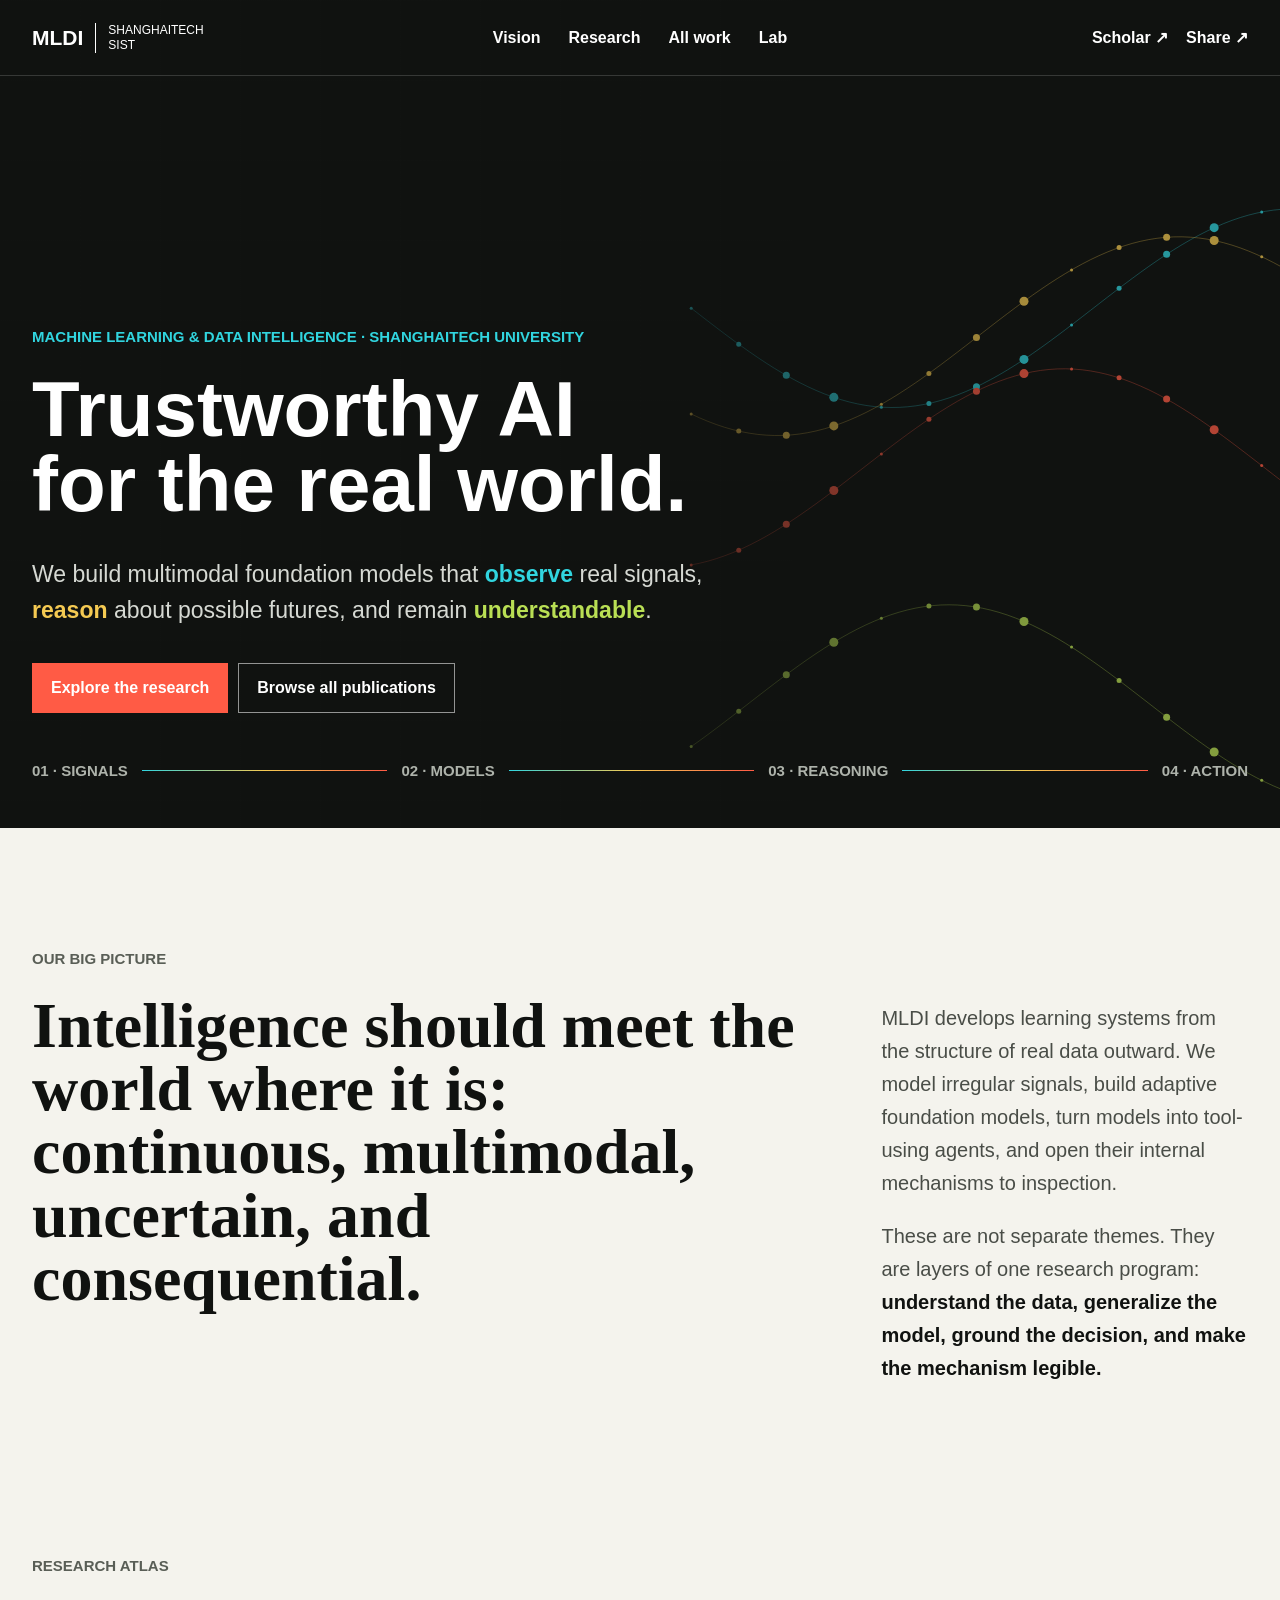
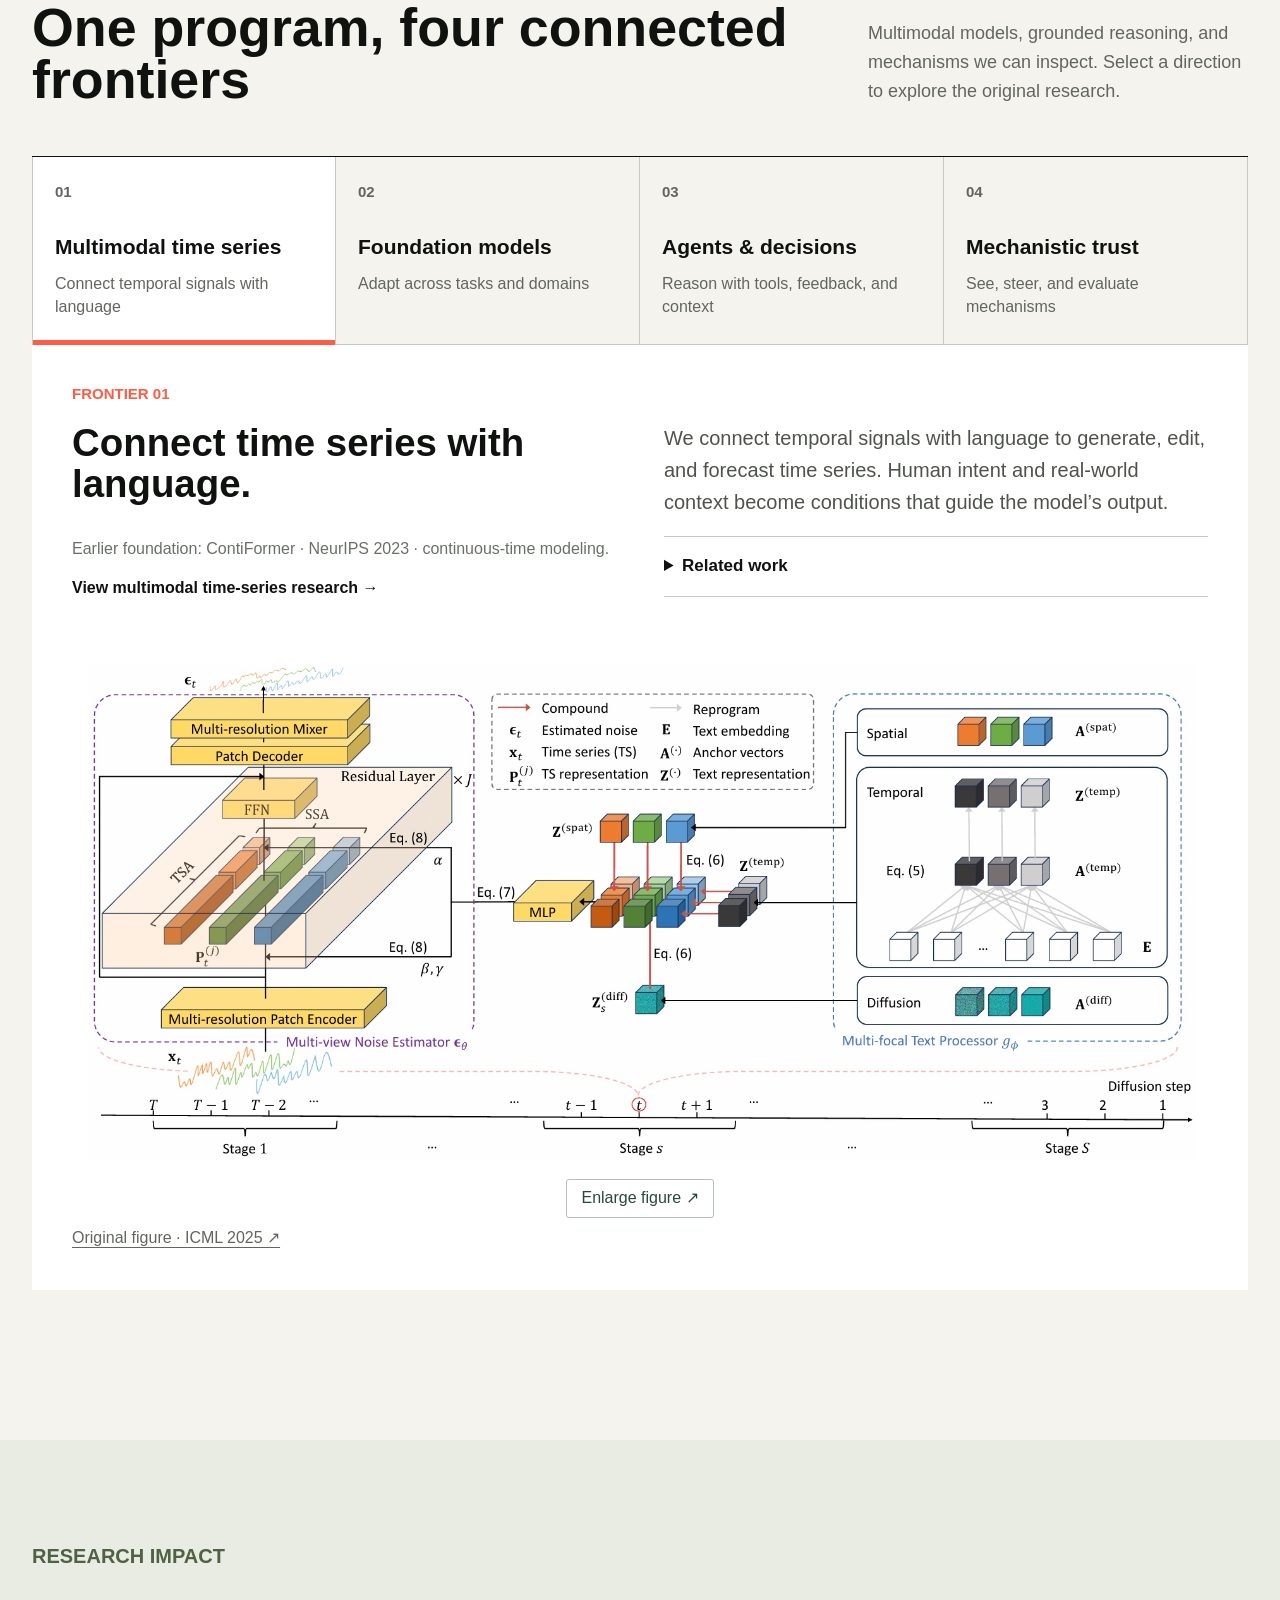
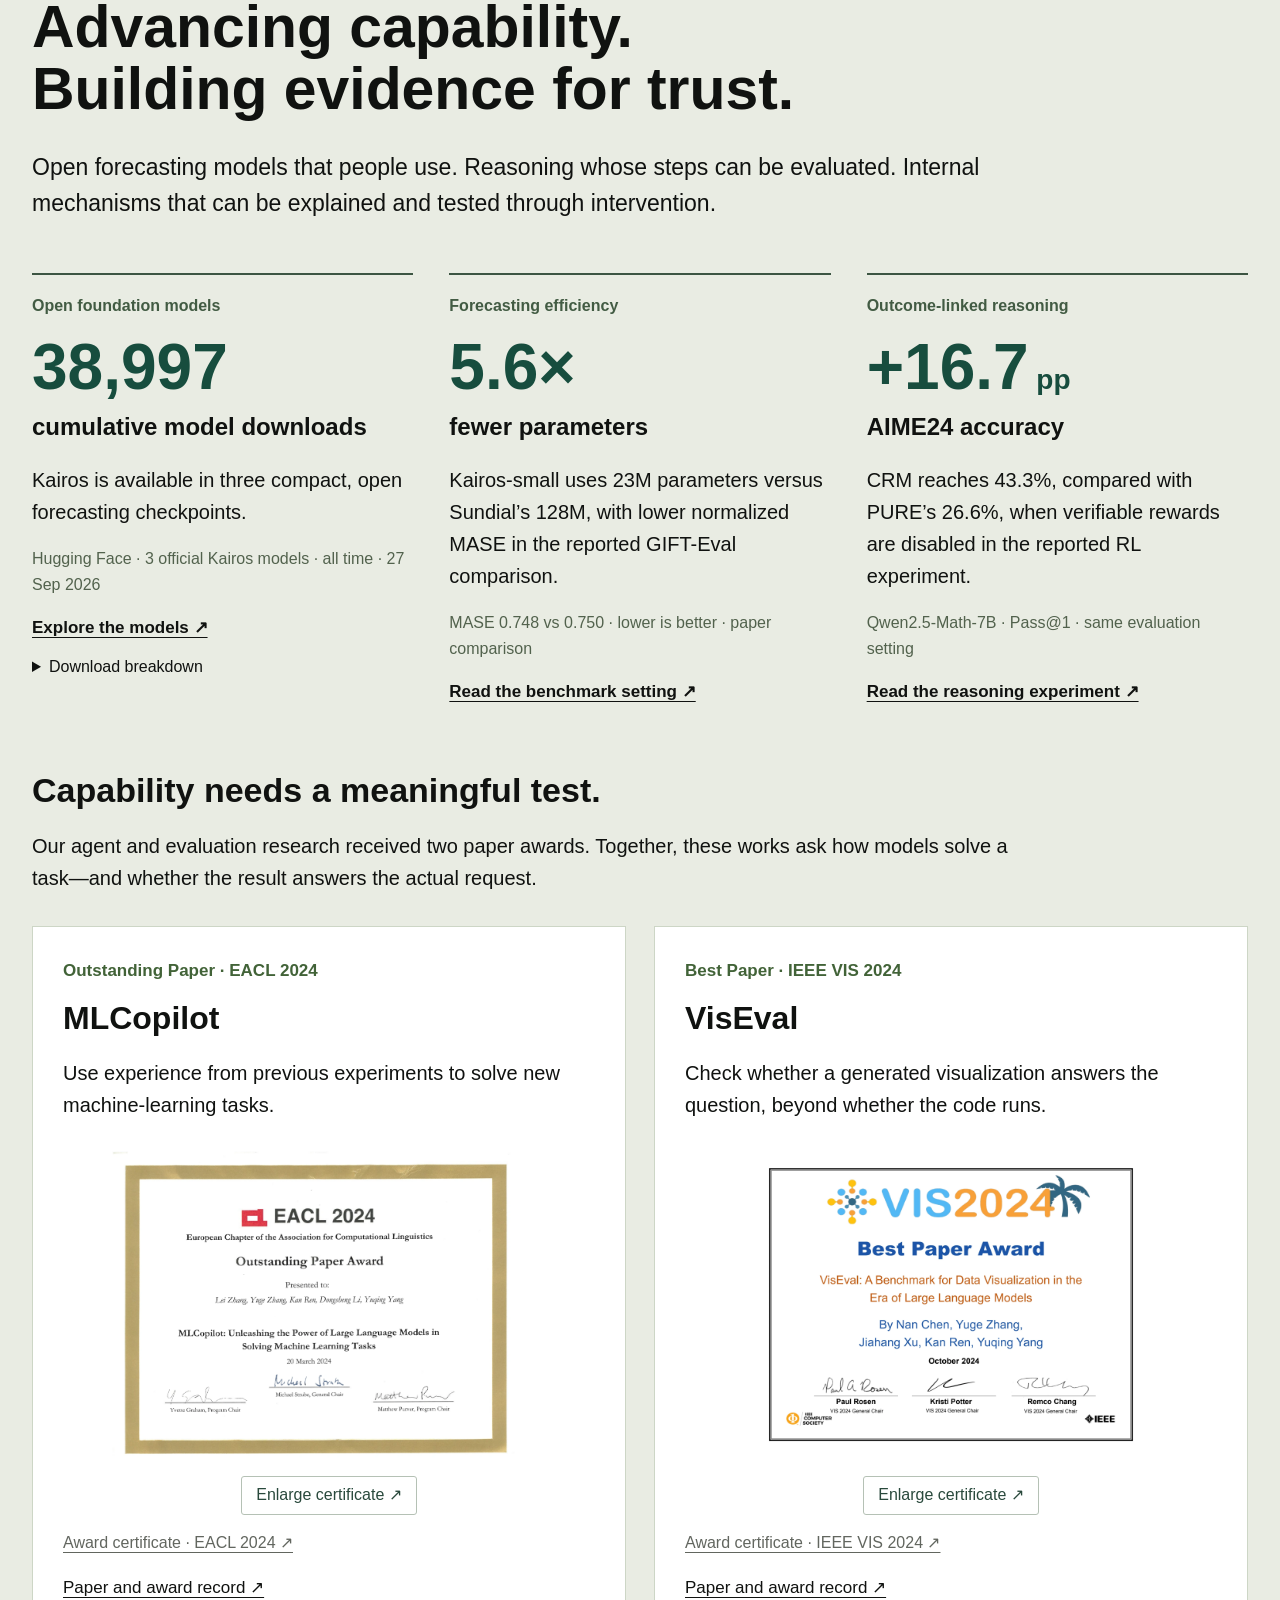
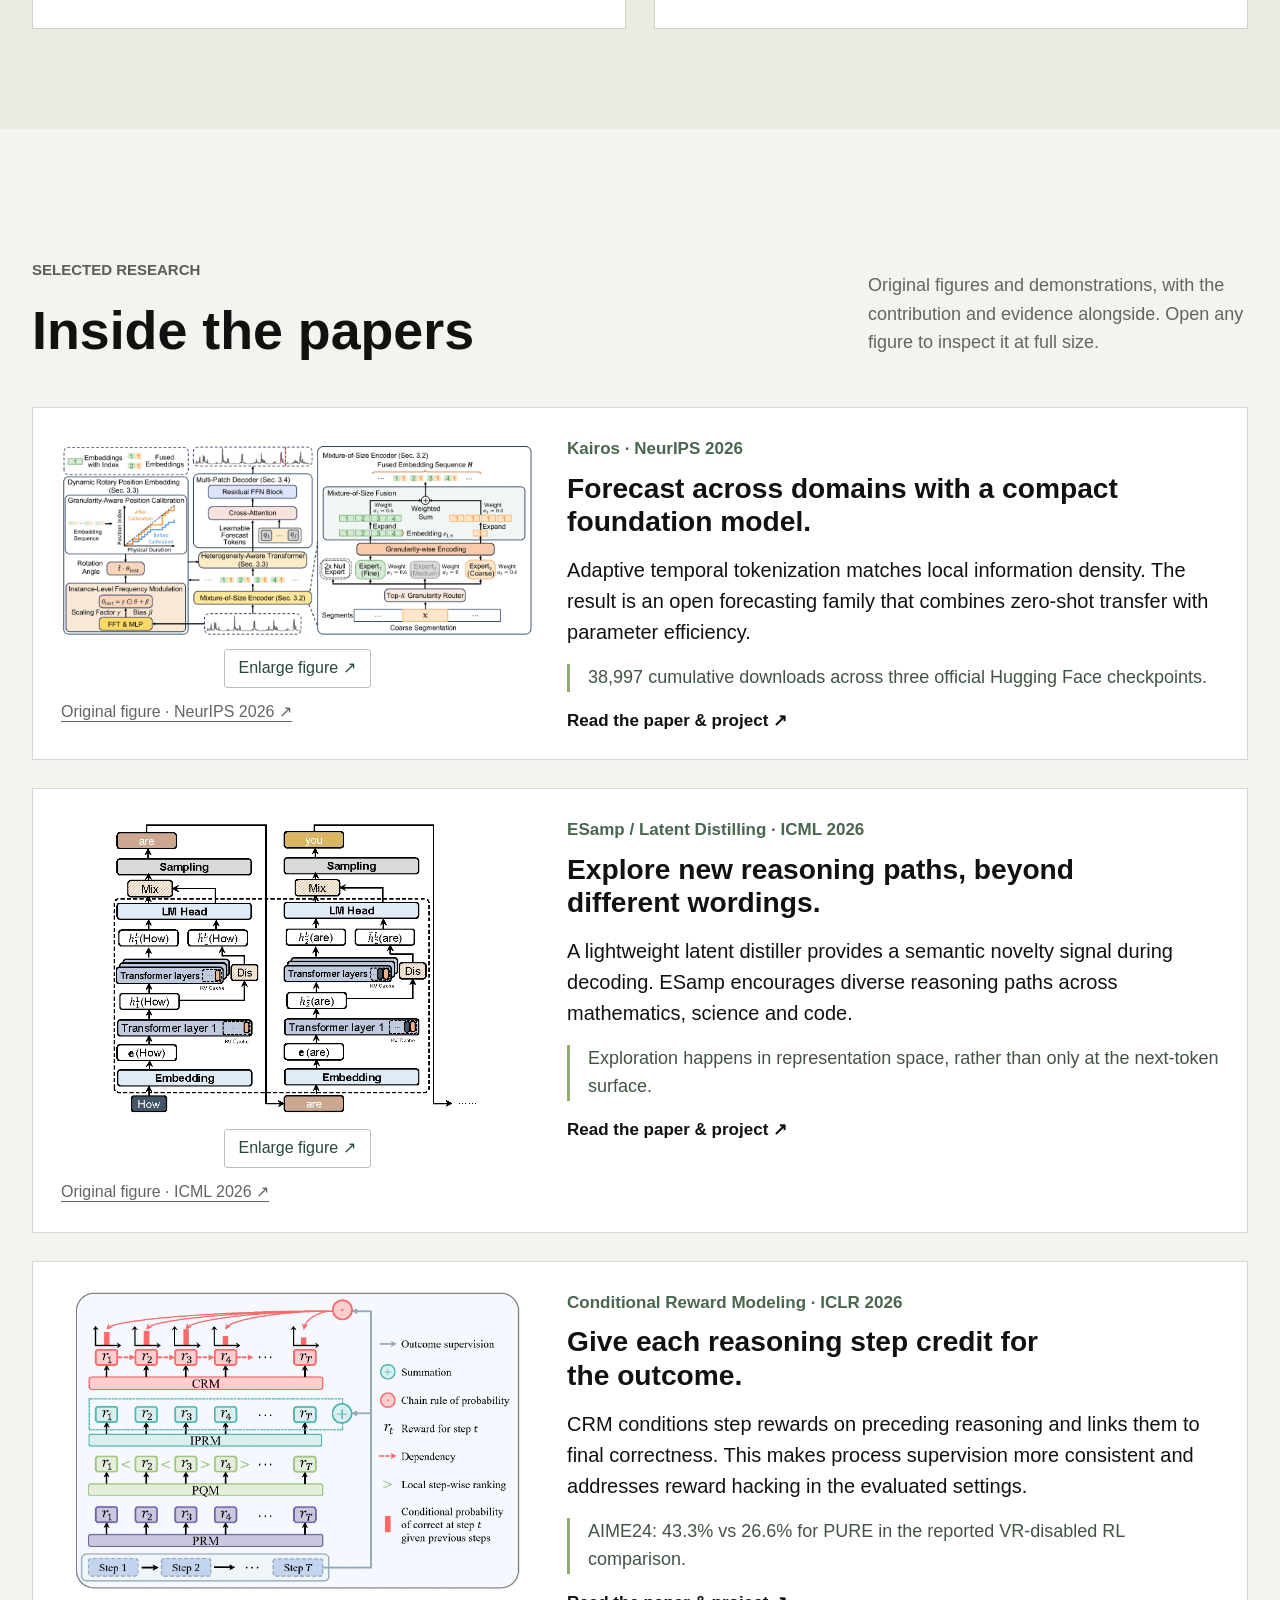
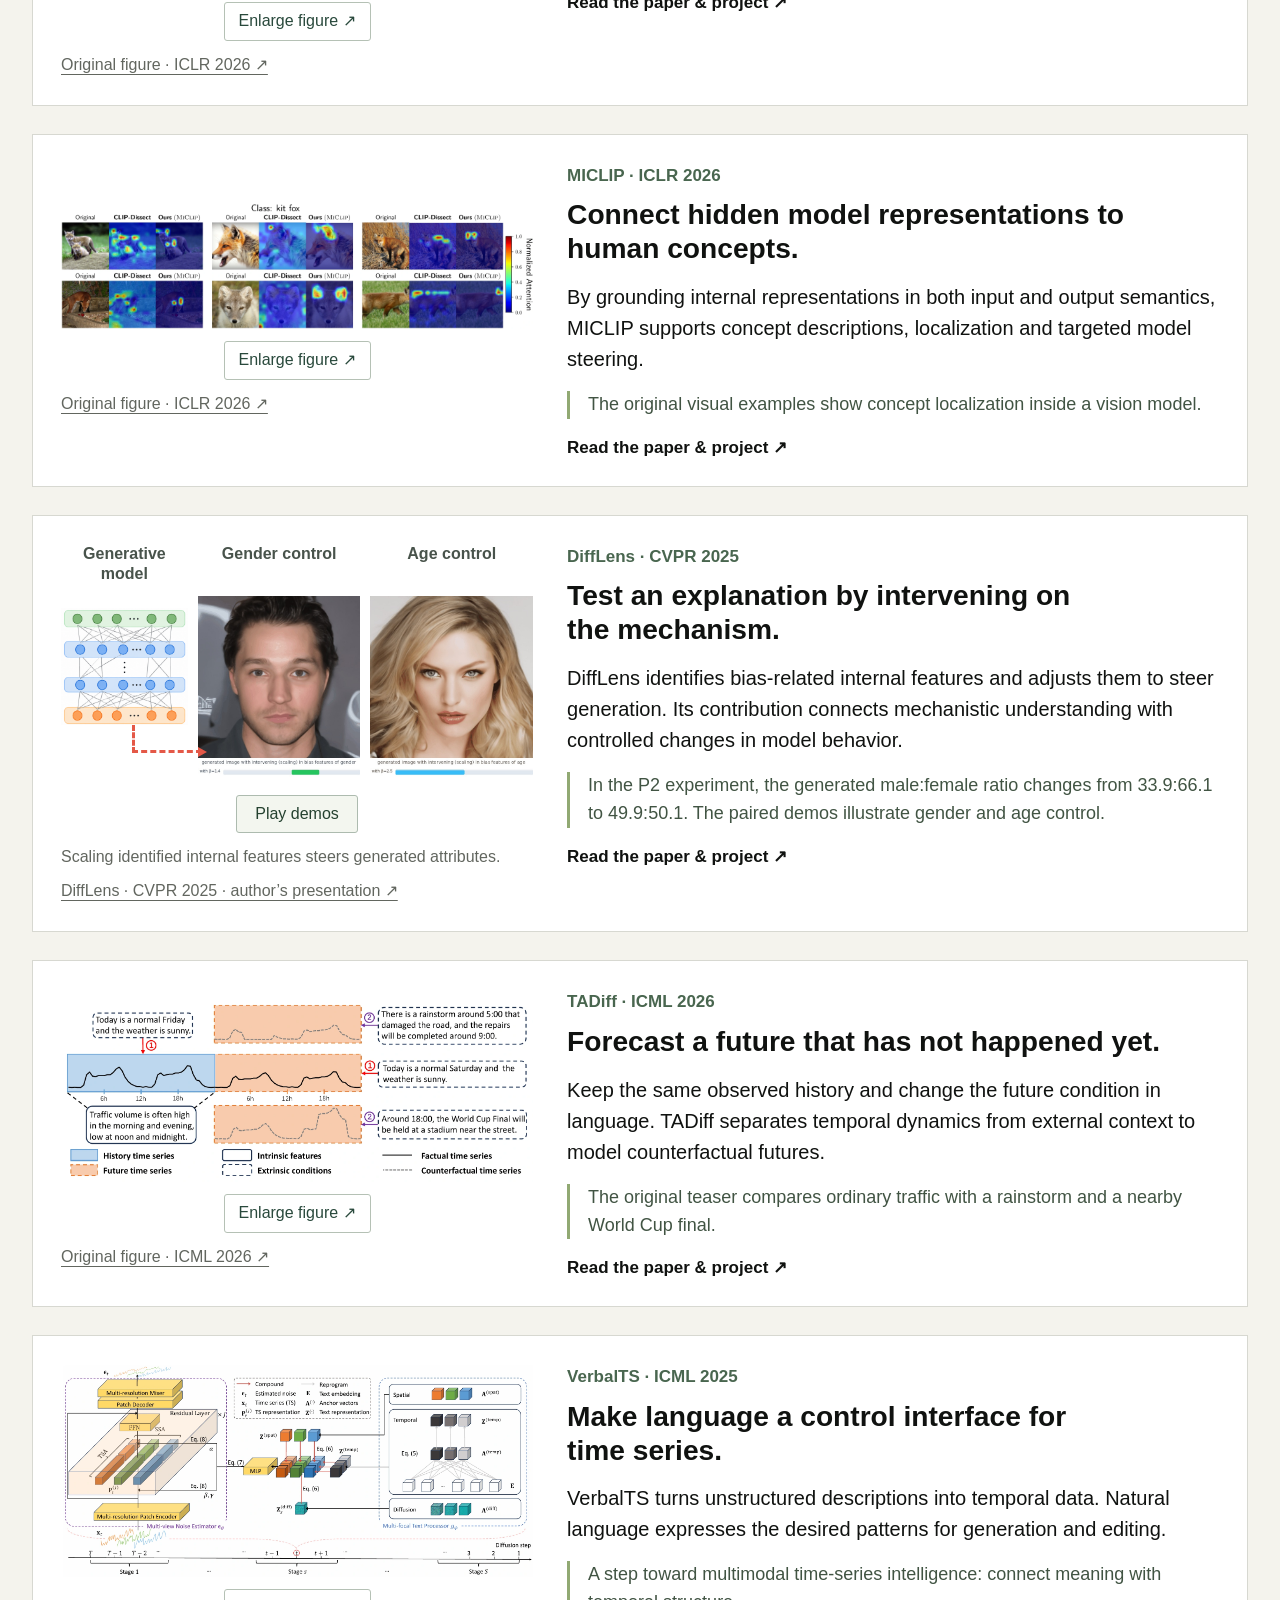
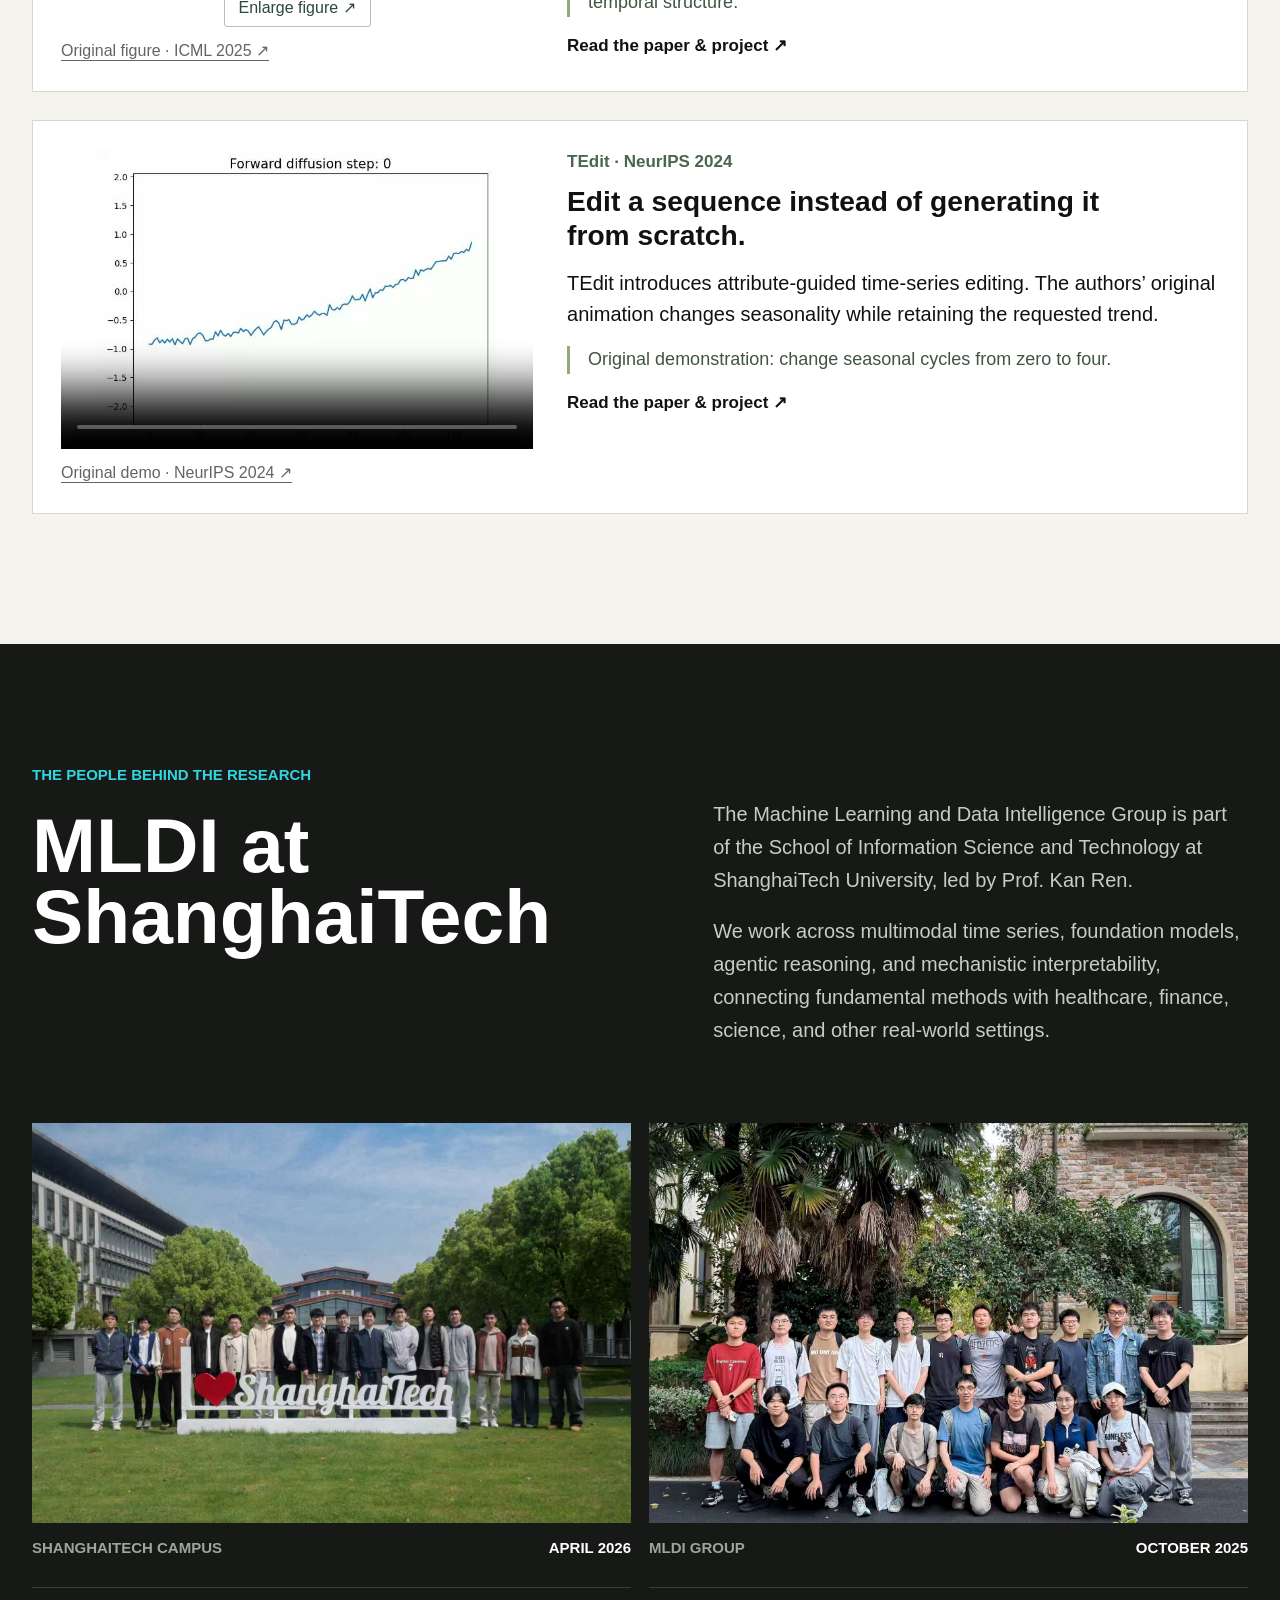
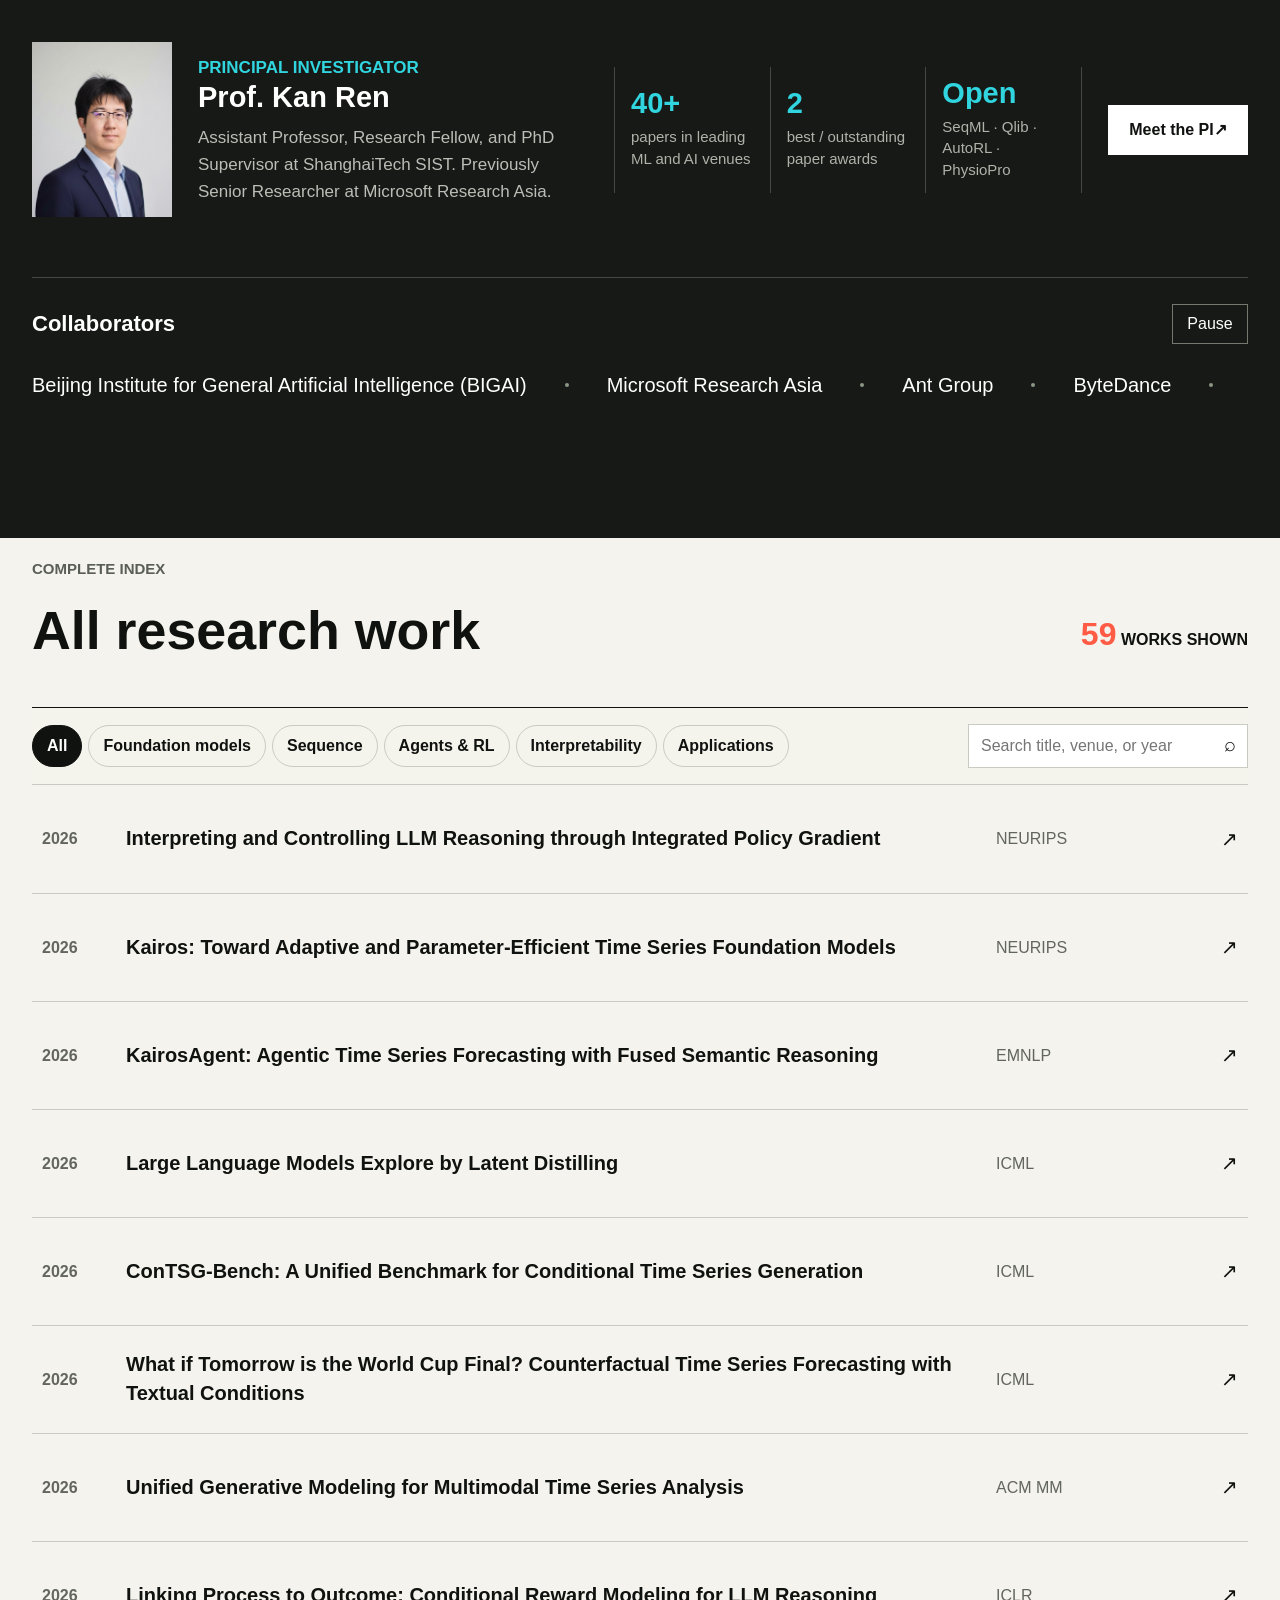
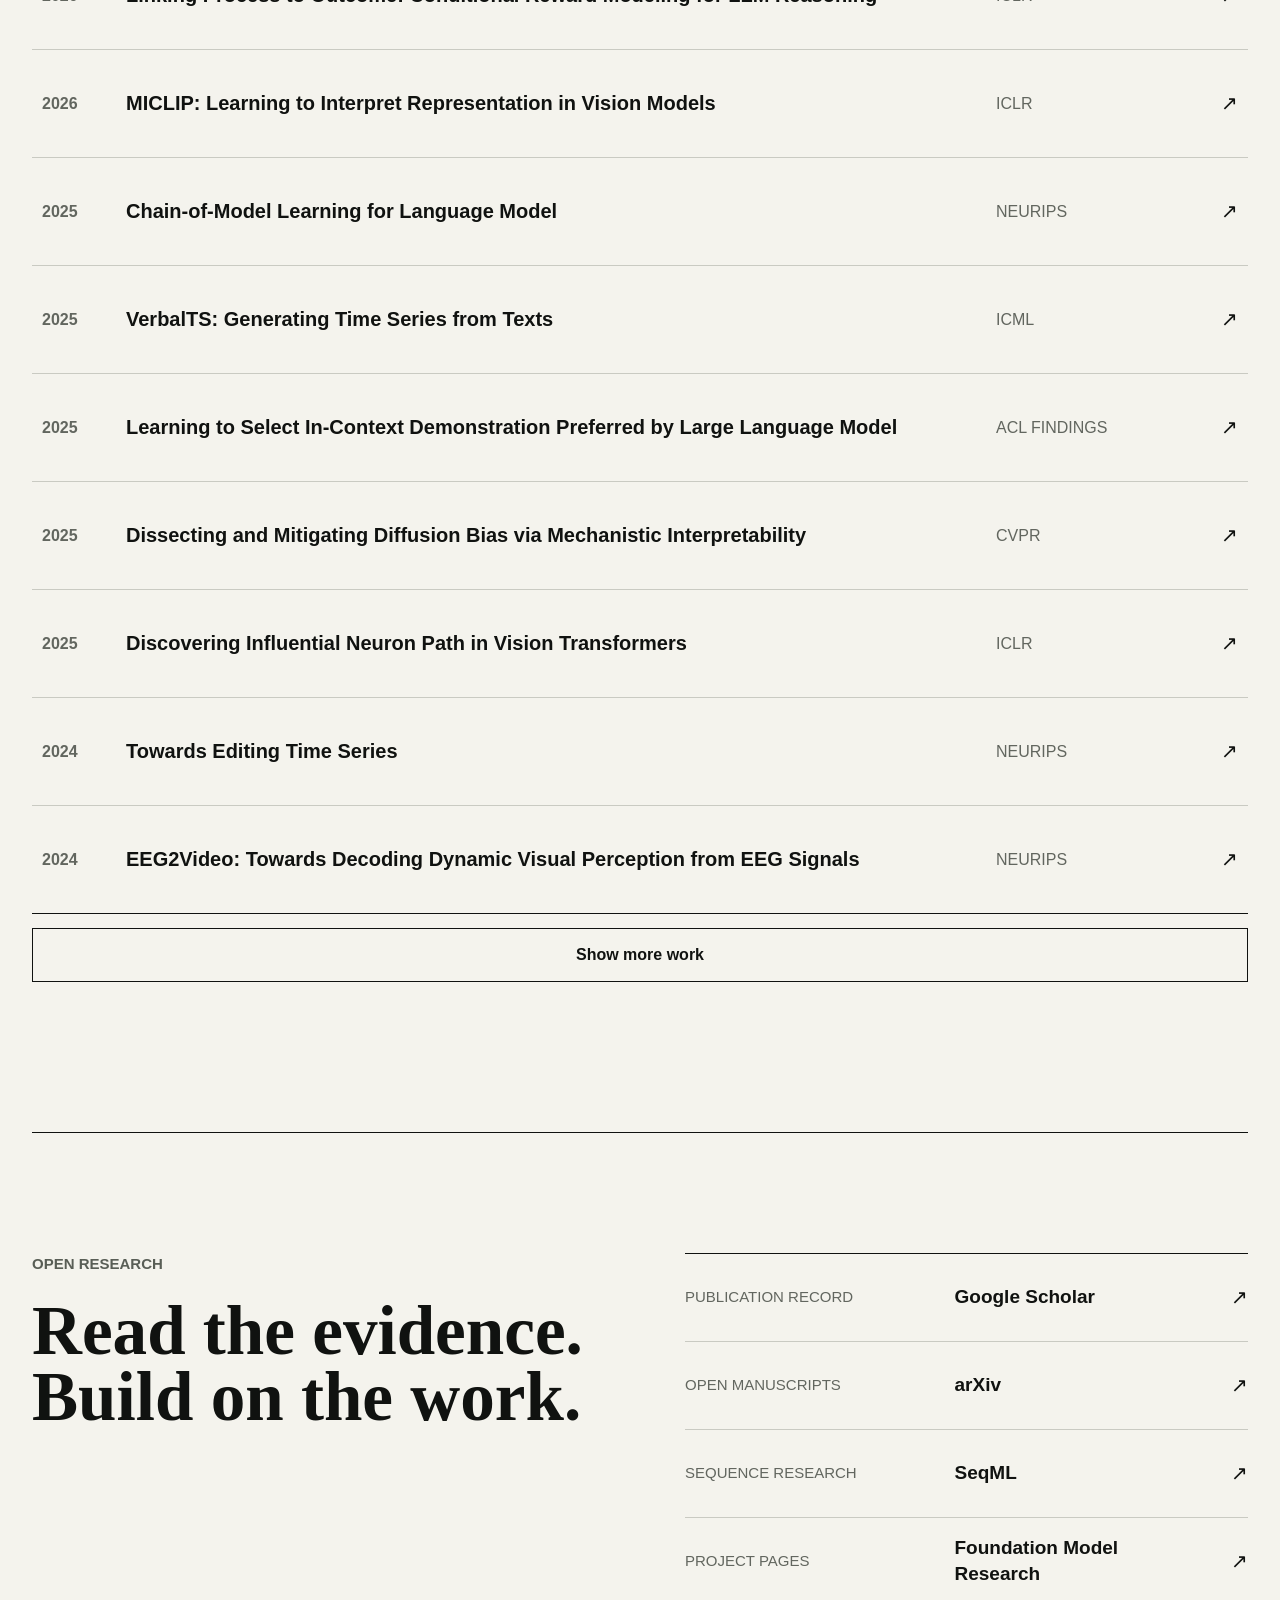
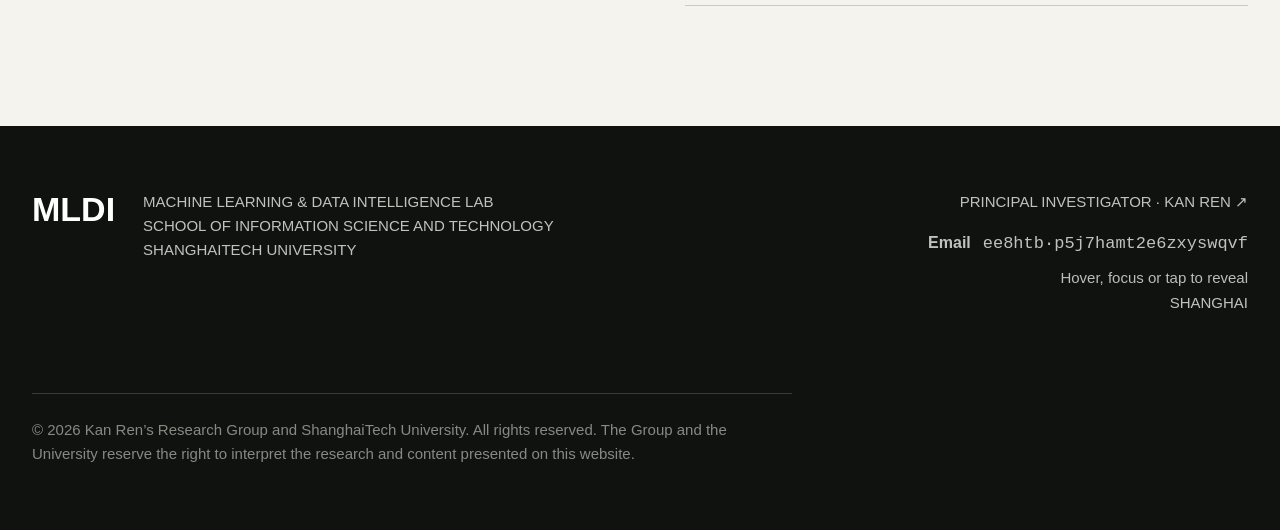
==== commit 3e8fb4fc: "Update MLDI favicon and browser title" ====
--- a/index.html
+++ b/index.html
@@ -10,7 +10,10 @@
     <meta property="og:type" content="website" />
     <meta property="og:image" content="https://foundation-model-research.github.io/assets/og-mldi.png" />
     <meta name="twitter:card" content="summary_large_image" />
-    <title>Trustworthy AI for the real world | MLDI · ShanghaiTech</title>
+    <title>Machine Learning &amp; Data Intelligence Group | ShanghaiTech University</title>
+    <link rel="icon" type="image/x-icon" href="favicon.ico?v=56ecc8e736f8" />
+    <link rel="icon" type="image/png" sizes="32x32" href="assets/favicon-mldi3-32.png" />
+    <link rel="apple-touch-icon" sizes="180x180" href="assets/apple-touch-icon-mldi3.png" />
     <link rel="stylesheet" href="styles.css?v=6fed02c21d6a" />
     <link rel="stylesheet" href="lab-footer.css?v=4b30e138ad08" />
   </head>
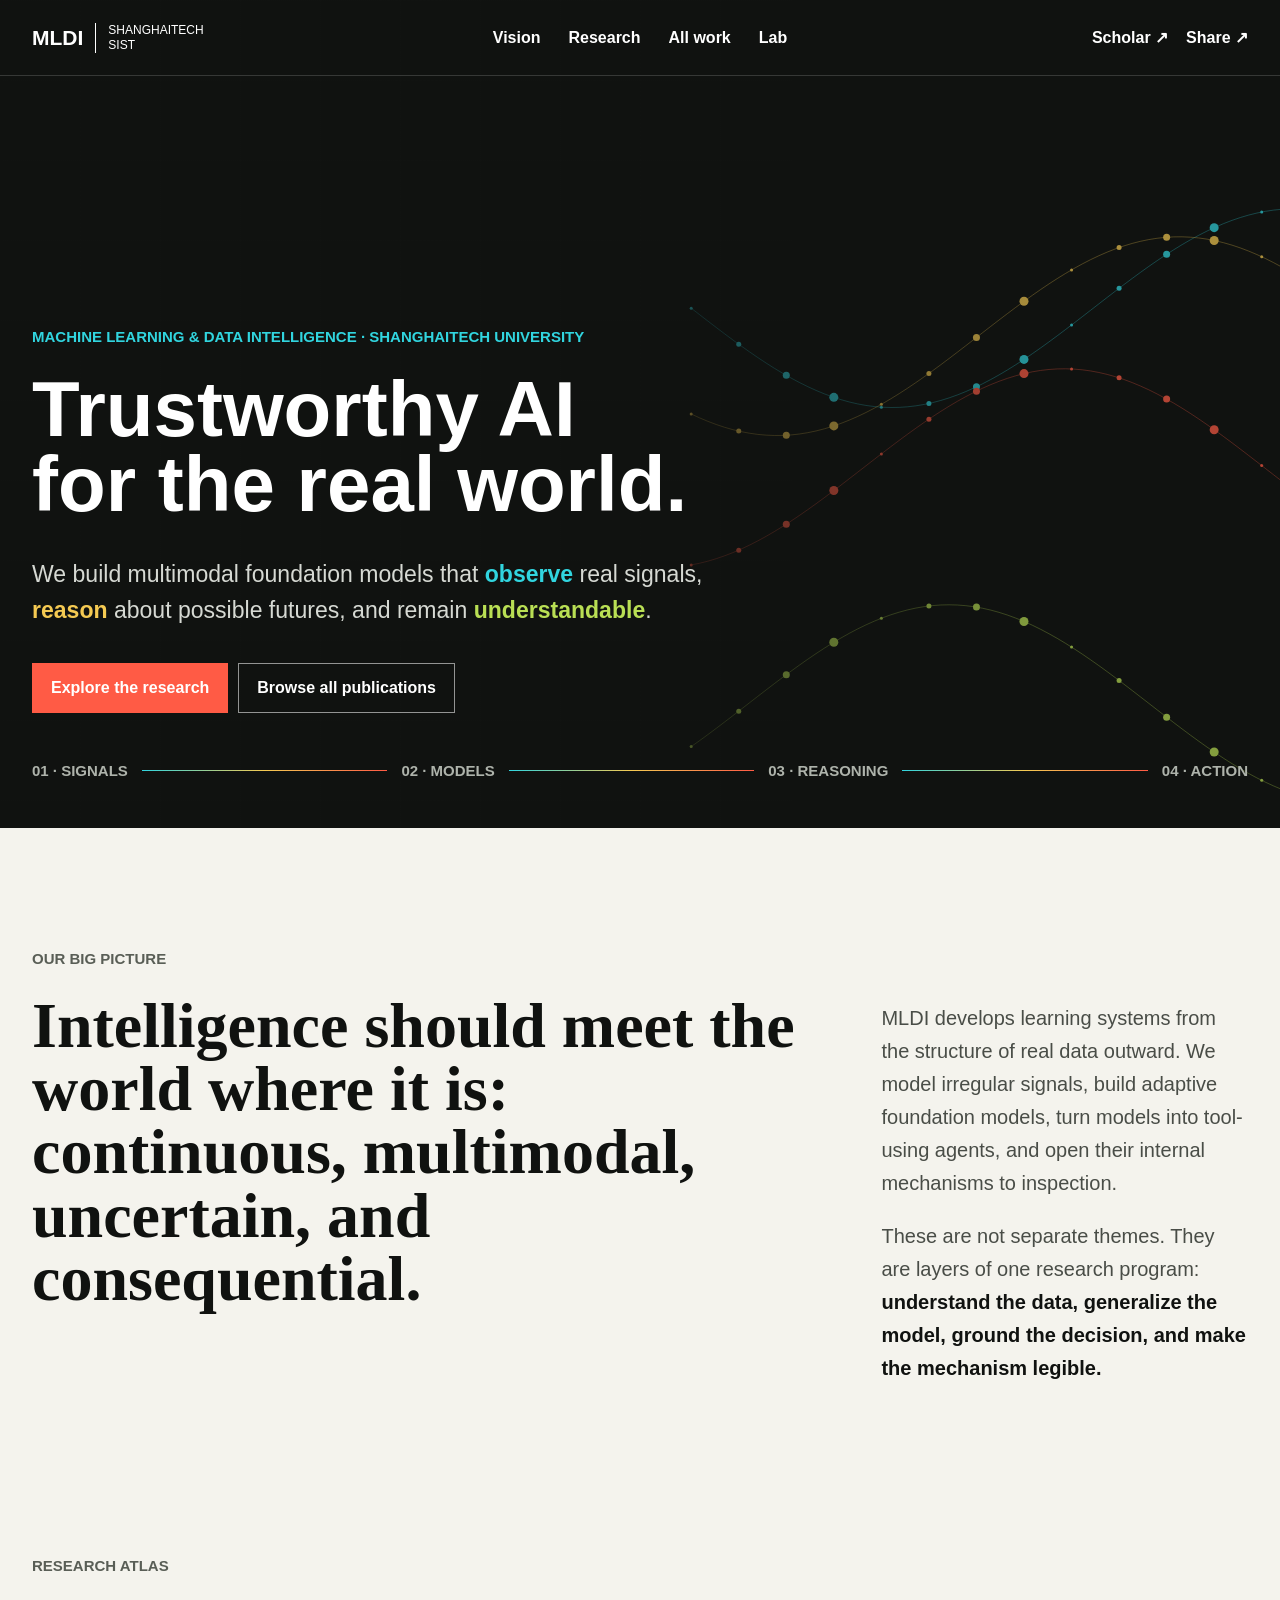
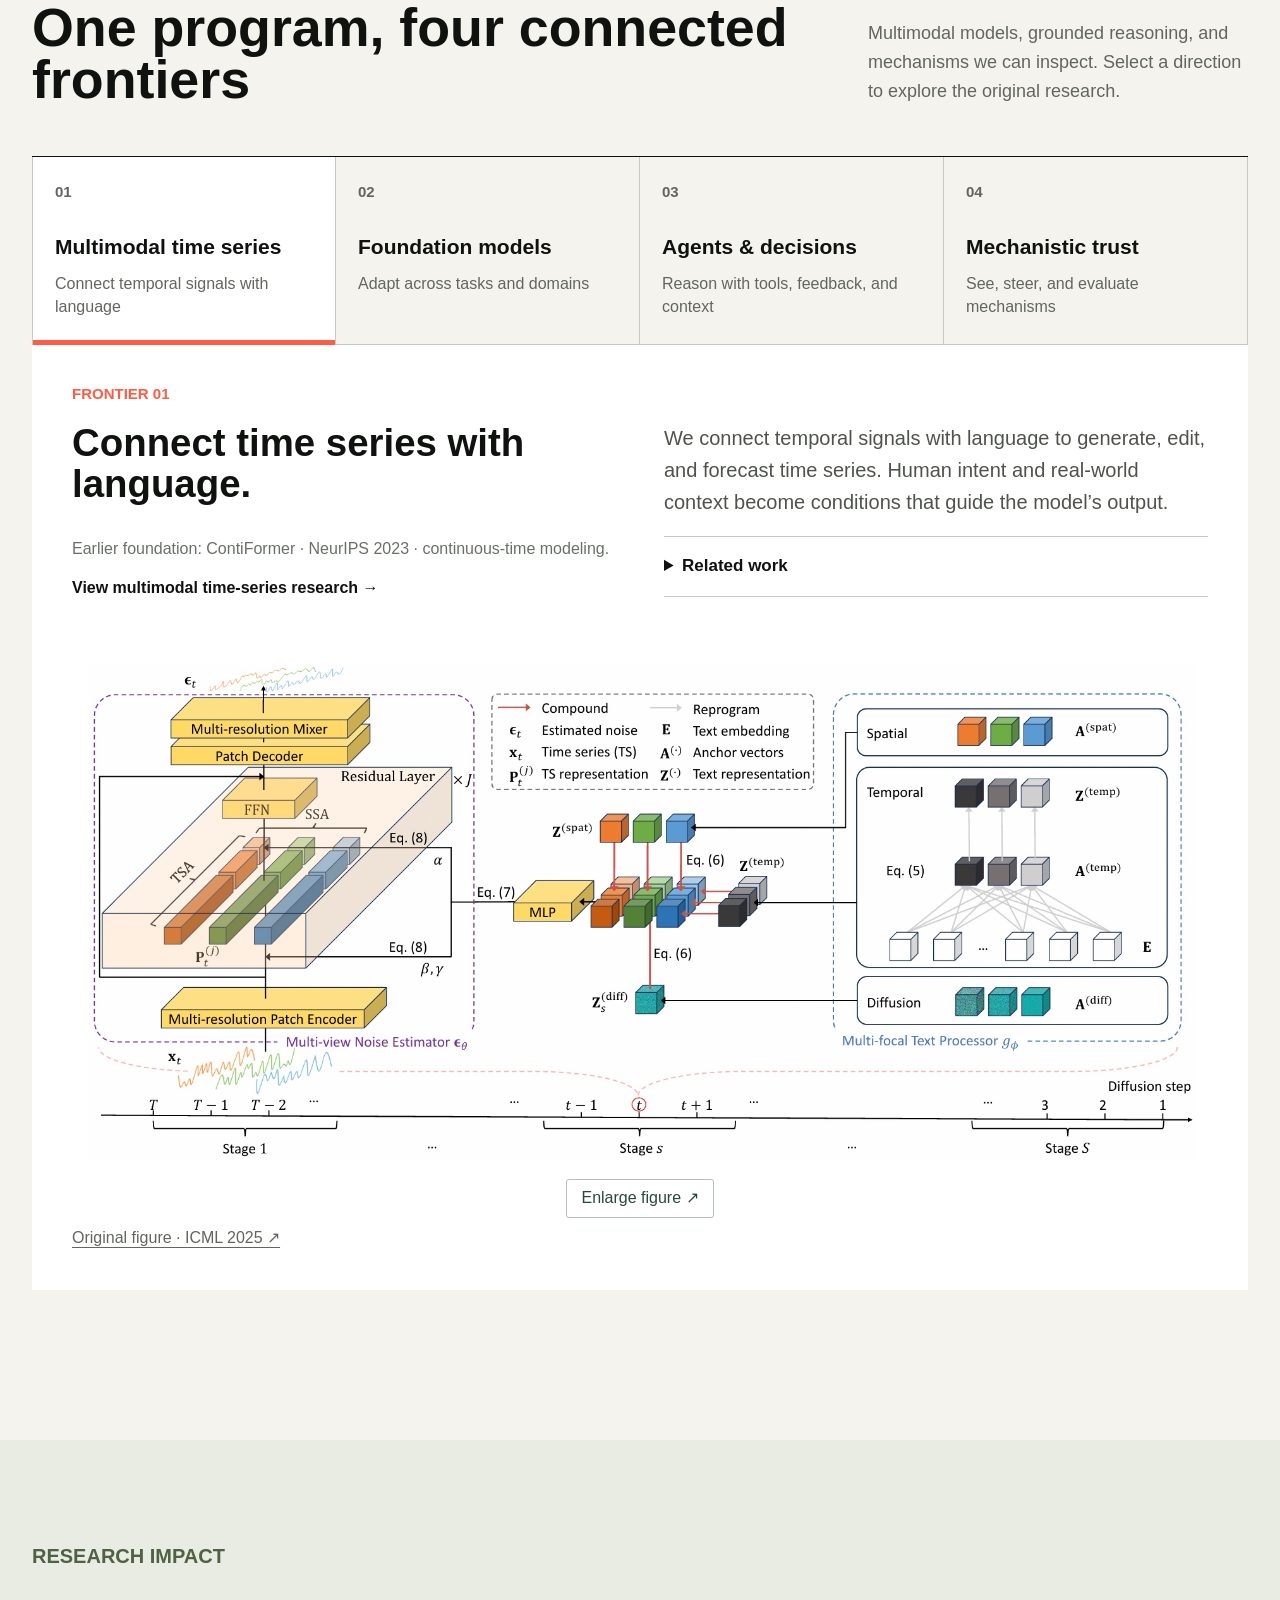
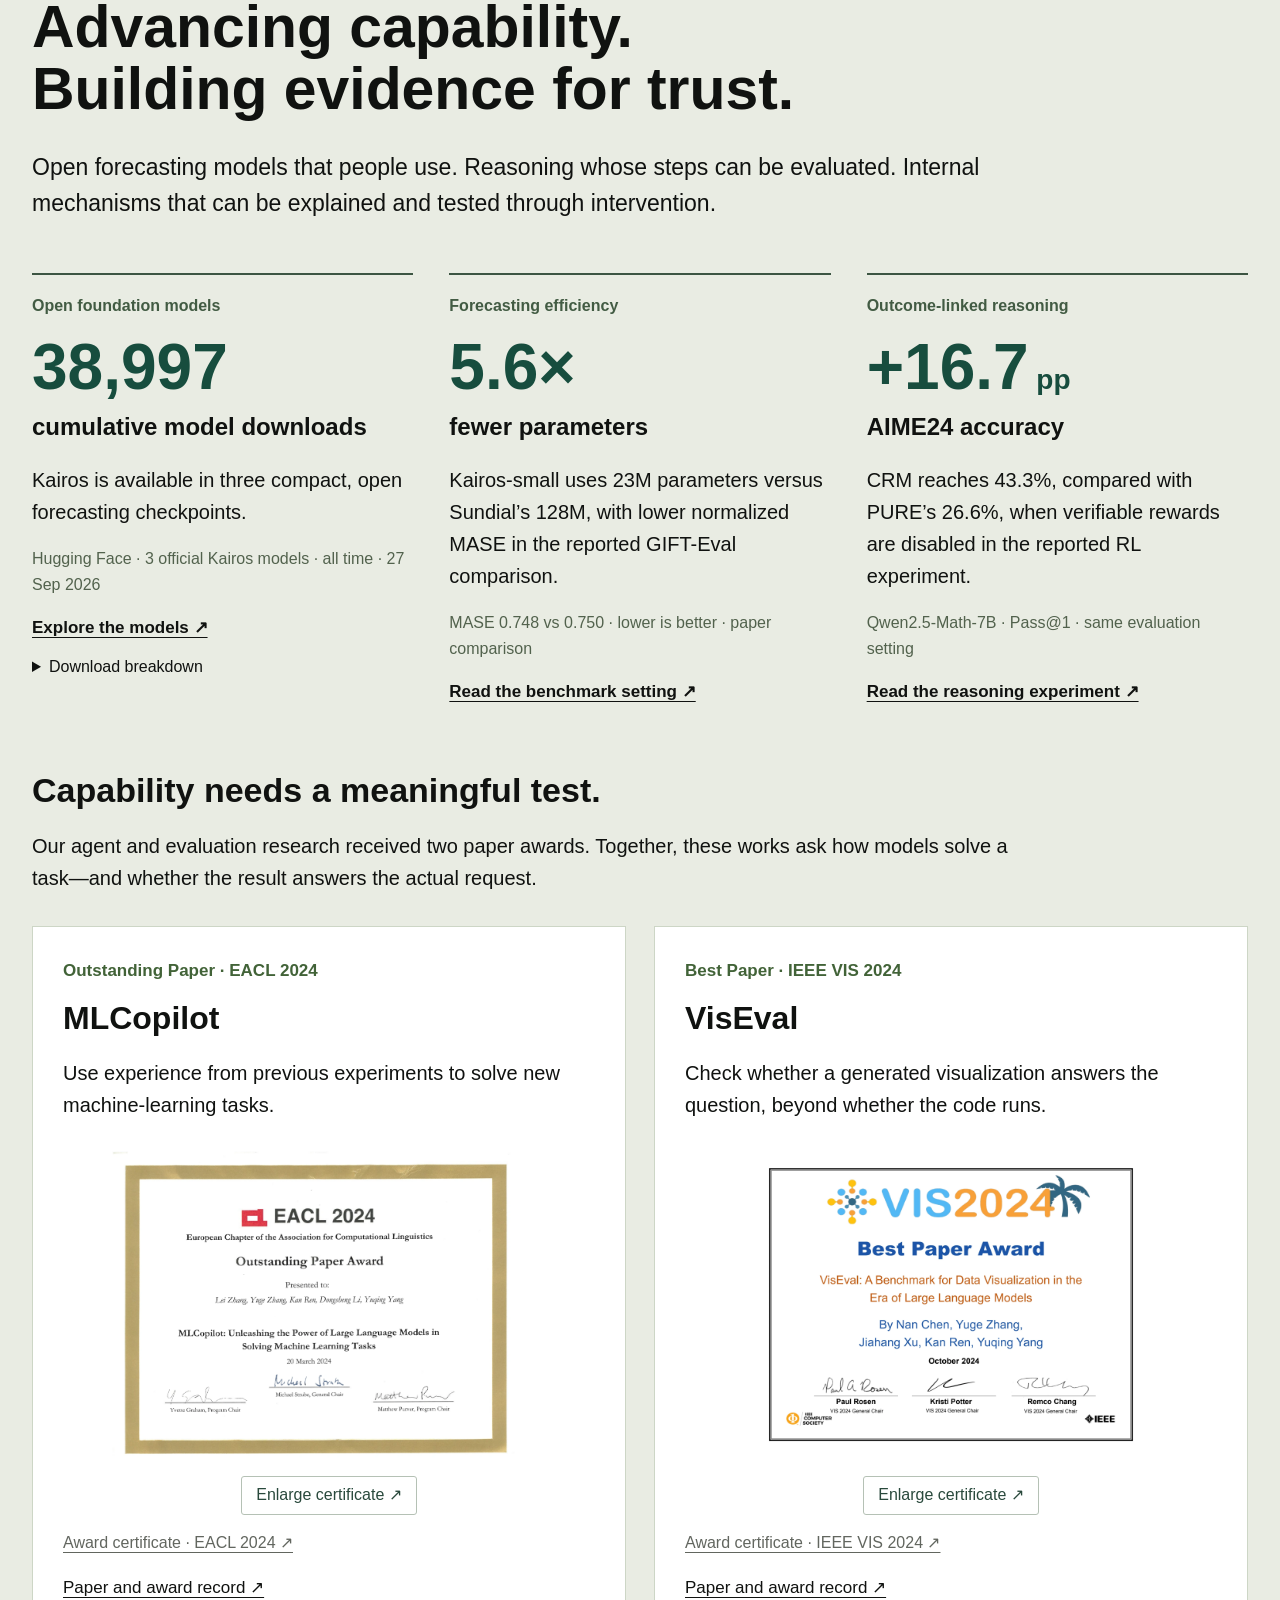
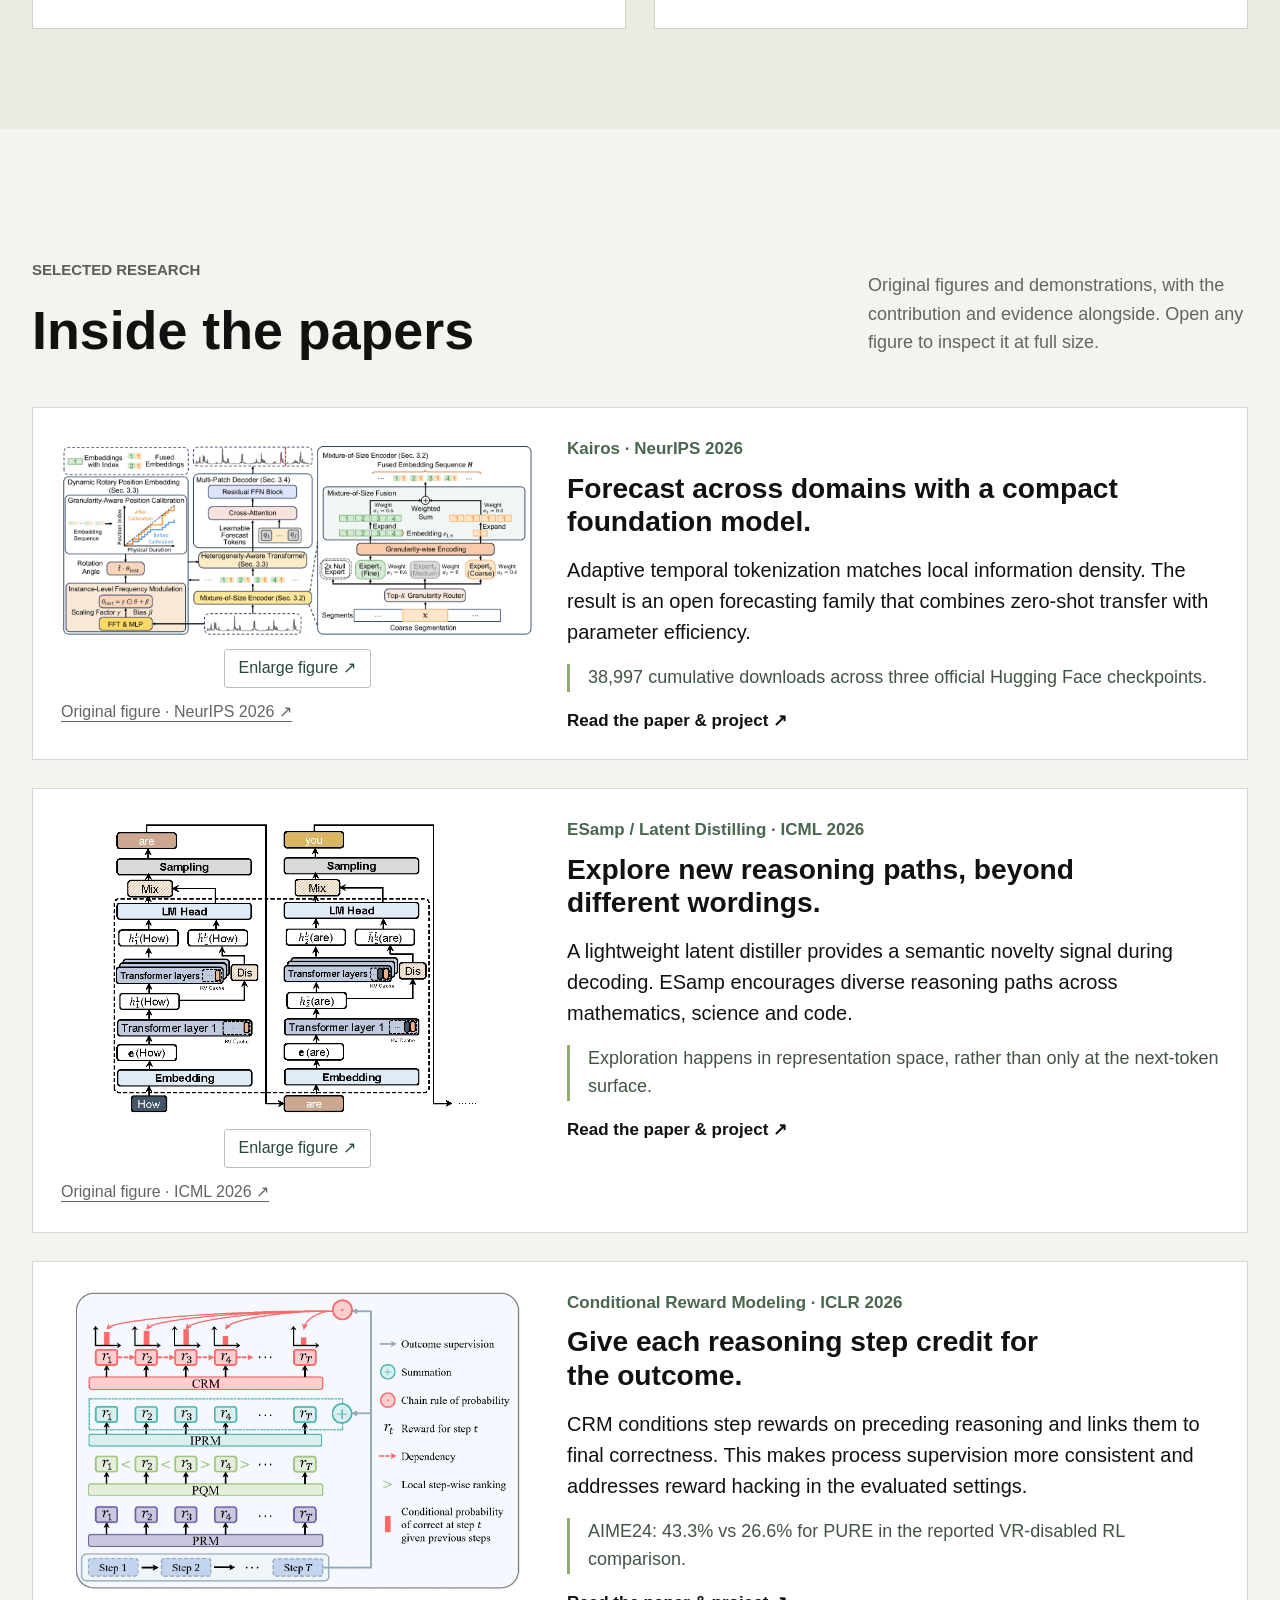
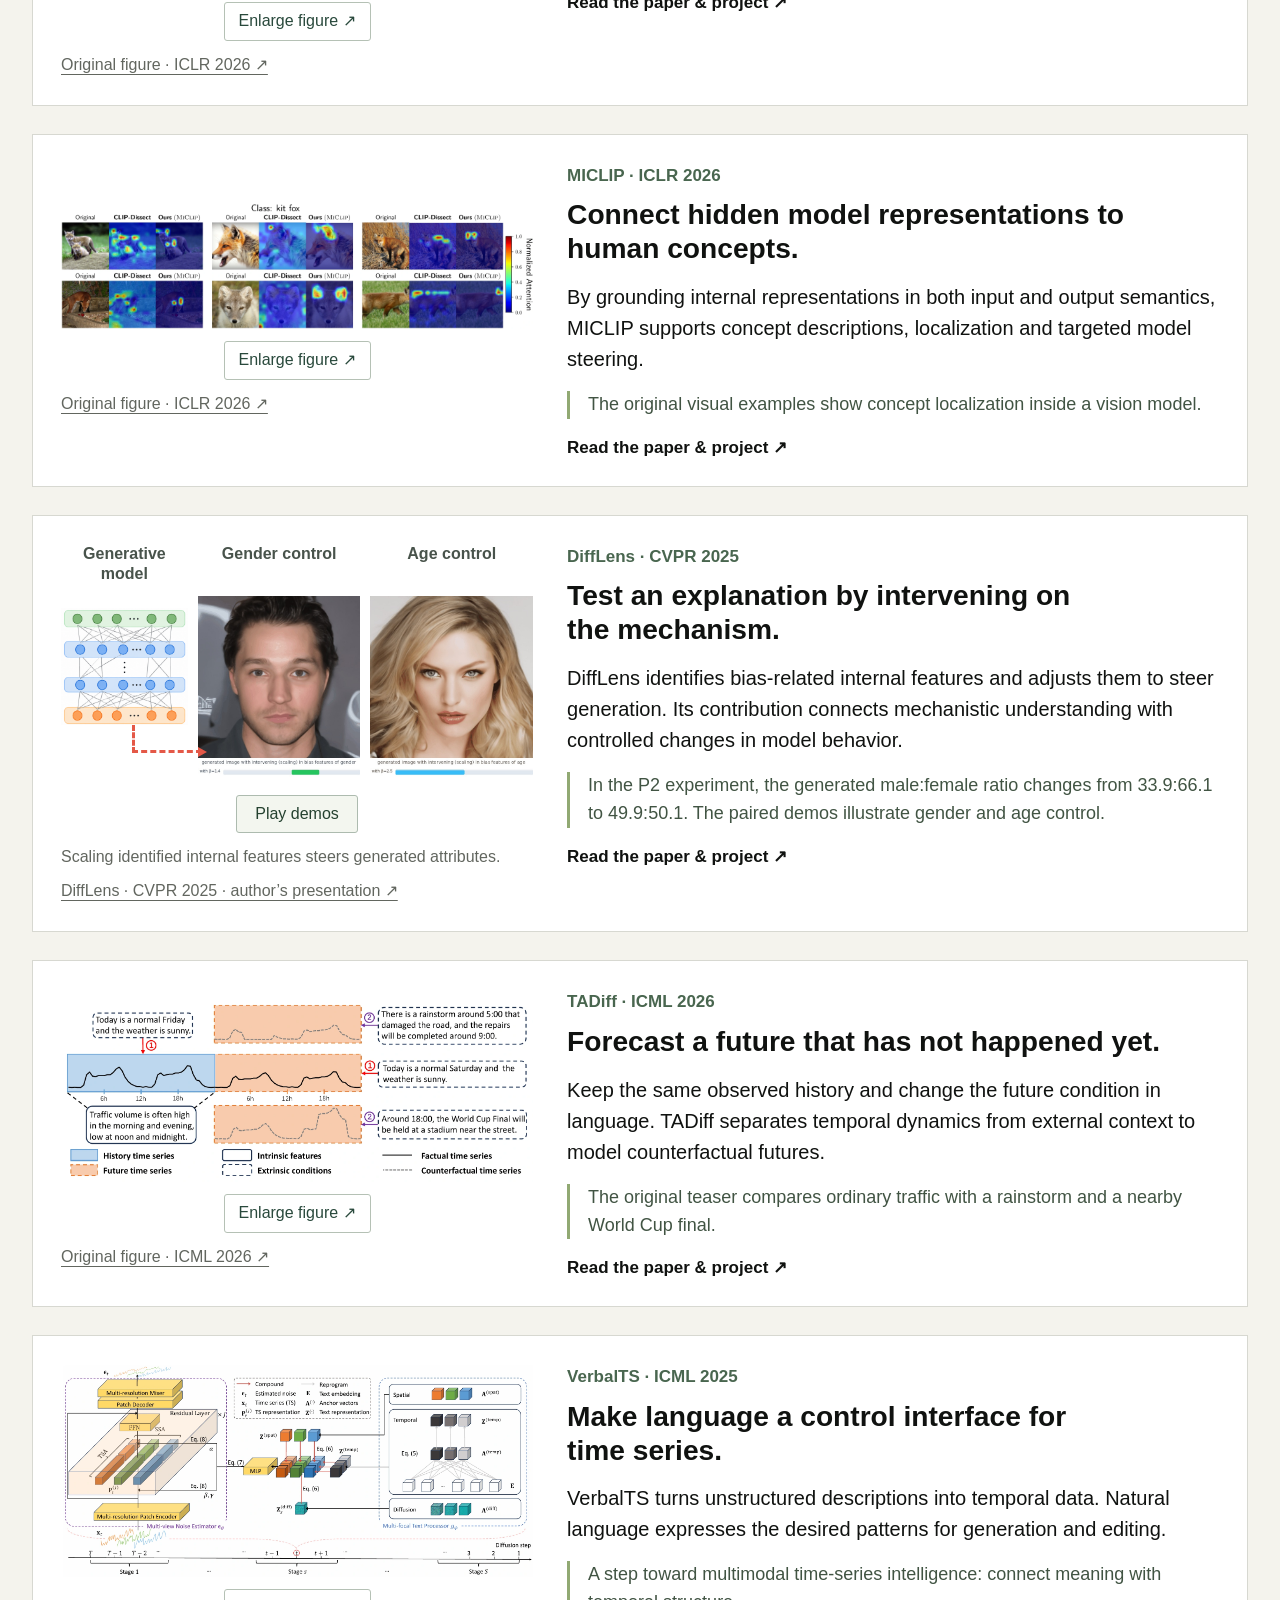
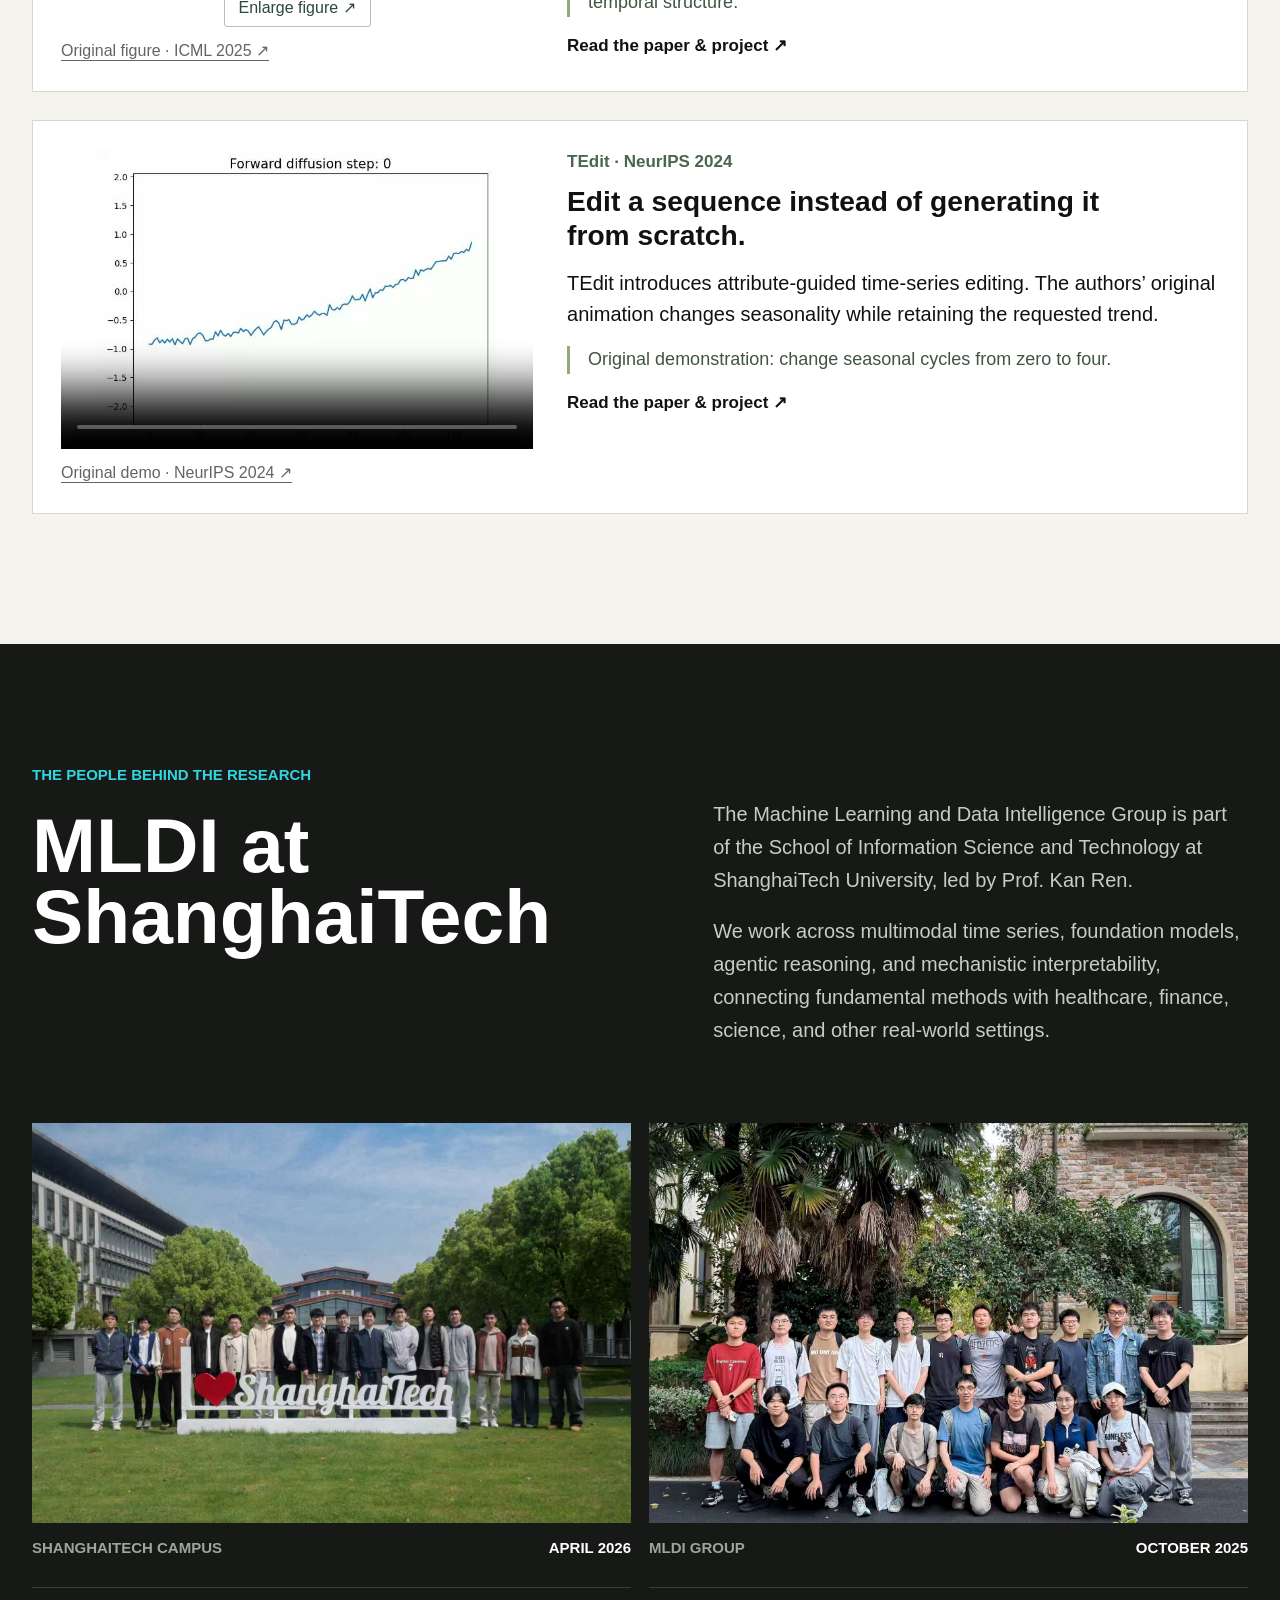
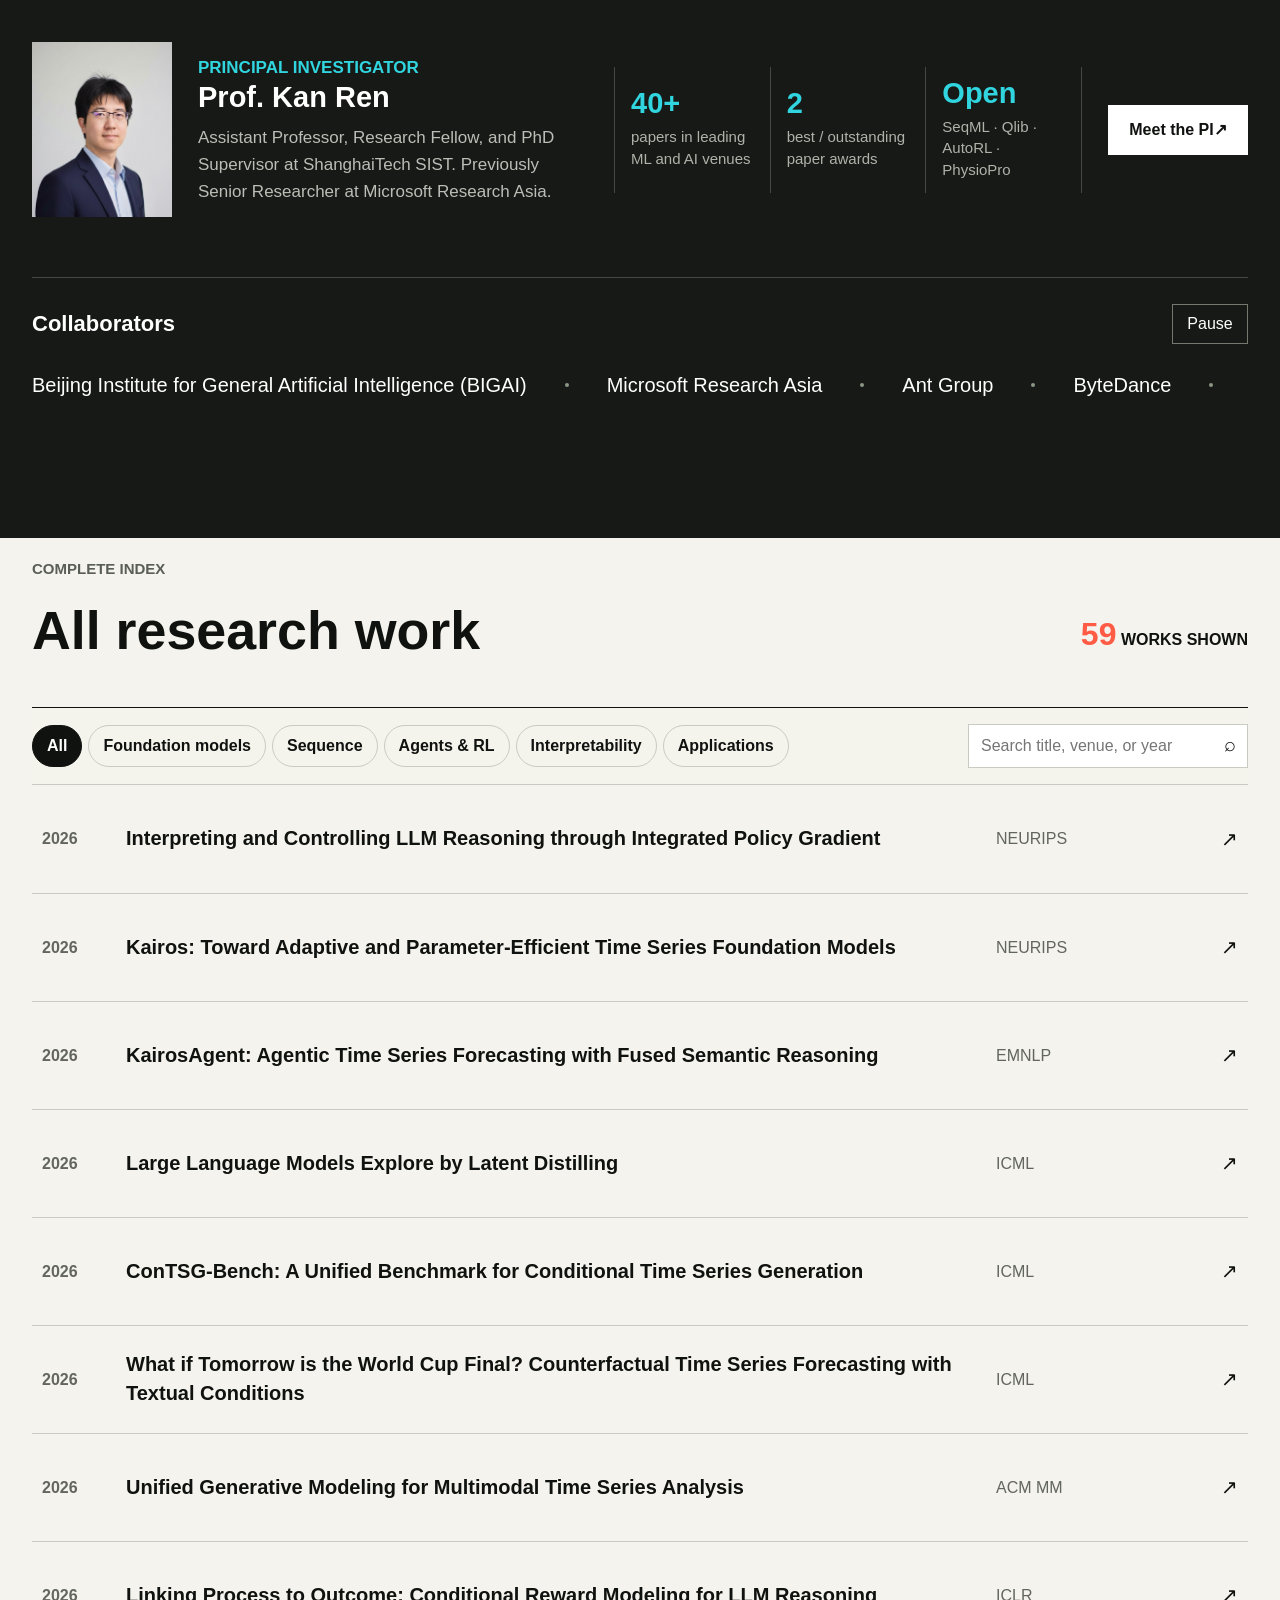
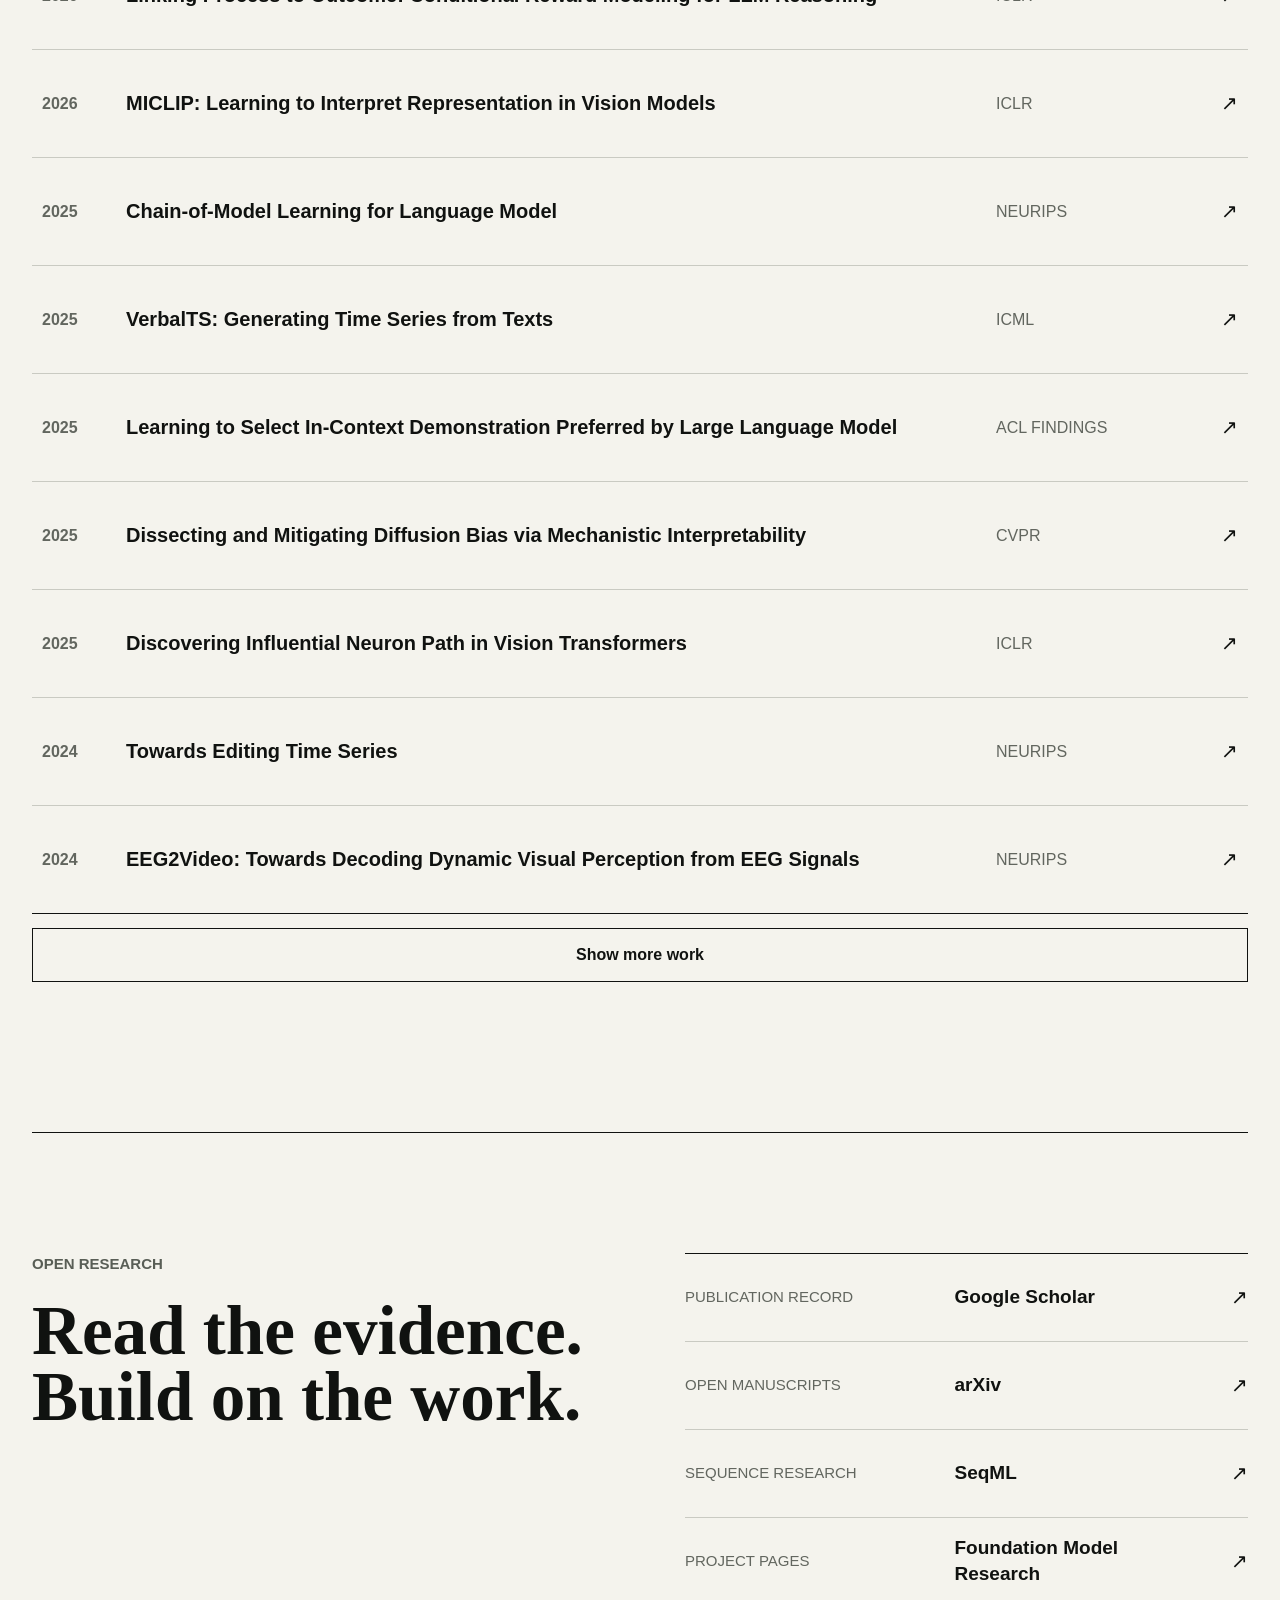
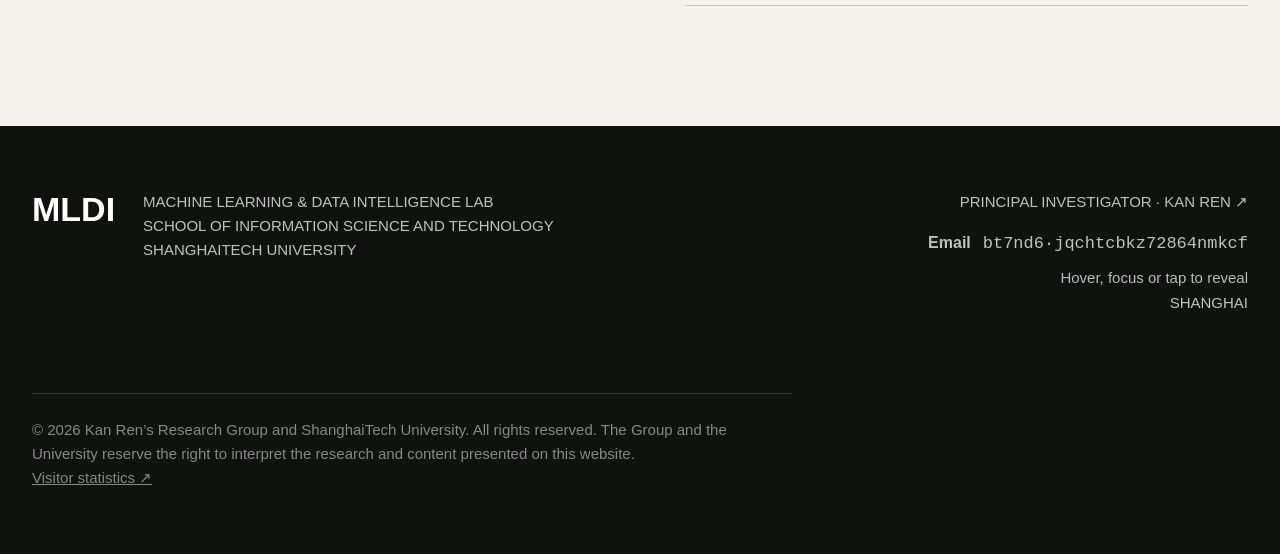
==== commit b2f9ca68: "Add Statcounter to the homepage" ====
--- a/index.html
+++ b/index.html
@@ -218,7 +218,7 @@
     <footer class="site-footer">
       <div class="footer-brand"><strong>MLDI</strong><span>Machine Learning &amp; Data Intelligence Lab<br />School of Information Science and Technology<br />ShanghaiTech University</span></div>
       <div class="footer-meta"><a href="https://saying.ren/" target="_blank" rel="noreferrer">Principal Investigator · Kan Ren ↗</a><div id="pi-contact"></div><span>Shanghai</span></div>
-      <p class="footer-note">© 2026 Kan Ren’s Research Group and ShanghaiTech University. All rights reserved. The Group and the University reserve the right to interpret the research and content presented on this website.</p>
+      <p class="footer-note">© 2026 Kan Ren’s Research Group and ShanghaiTech University. All rights reserved. The Group and the University reserve the right to interpret the research and content presented on this website.<br><a href="https://statcounter.com/p13357059/?guest=1" target="_blank" rel="noopener noreferrer">Visitor statistics ↗</a></p>
     </footer>
     <div class="toast" id="share-toast" role="status" aria-live="polite">Link copied</div>
     <dialog id="figure-dialog" aria-labelledby="figure-dialog-title"><div class="figure-toolbar"><h2 id="figure-dialog-title">Original paper figure</h2><div><button data-zoom type="button" aria-pressed="false">Actual size</button><button data-close type="button">Close ✕</button></div></div><div class="figure-scroll"><img alt="" /></div><a class="figure-source" target="_blank" rel="noreferrer">Original source ↗</a></dialog>
@@ -229,5 +229,14 @@
     <script src="paper-media.js?v=f36ecfdb1b7f"></script>
     <script src="app.js?v=f7db3c3c05a3"></script>
     <script src="lab-footer.js?v=553e385649b7"></script>
+    <!-- Statcounter for MLDI Group -->
+    <script type="text/javascript">
+      var sc_project=13357059;
+      var sc_invisible=1;
+      var sc_security="ae8fdd04";
+    </script>
+    <script type="text/javascript" src="https://www.statcounter.com/counter/counter.js" async></script>
+    <noscript><div class="statcounter"><a title="Web Analytics Made Easy - Statcounter" href="https://statcounter.com/" target="_blank" rel="noopener noreferrer"><img class="statcounter" src="https://c.statcounter.com/13357059/0/ae8fdd04/1/" alt="Web Analytics Made Easy - Statcounter" referrerpolicy="no-referrer-when-downgrade"></a></div></noscript>
+    <!-- End of Statcounter Code -->
   </body>
 </html>
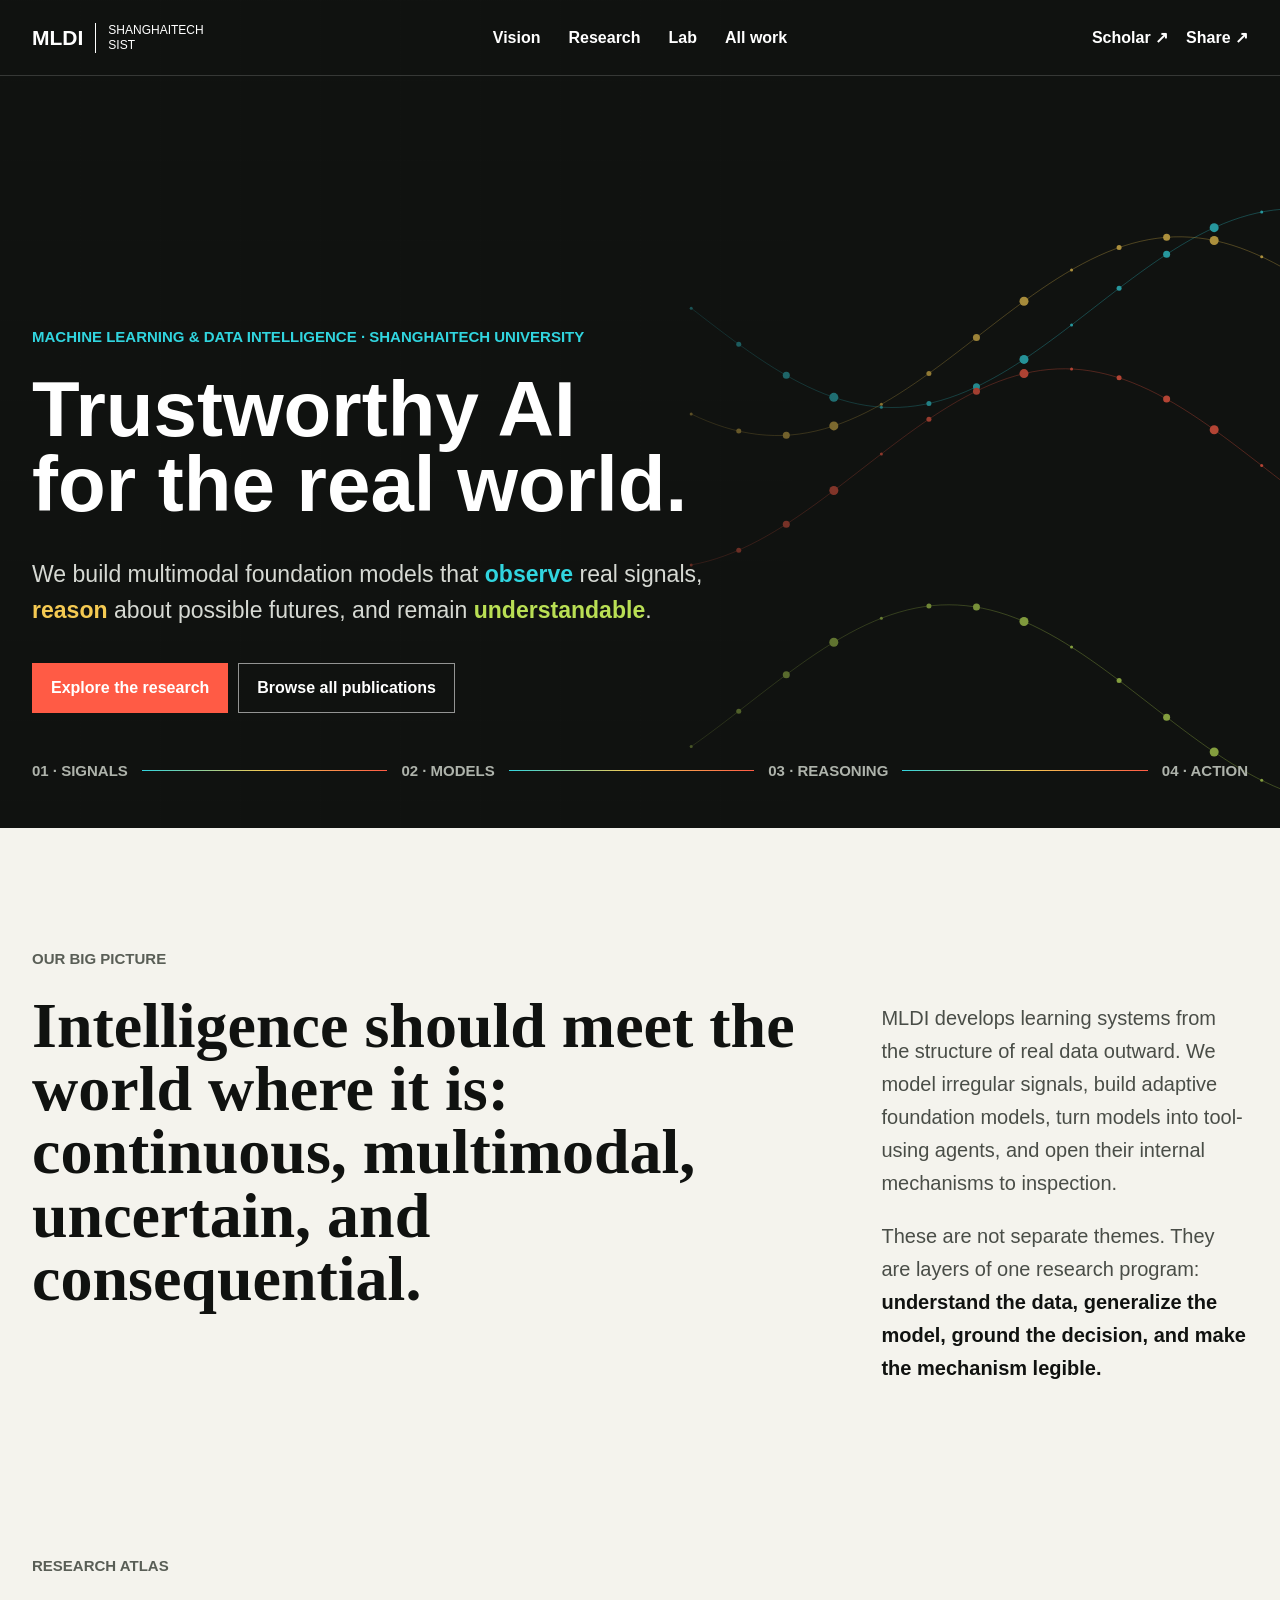
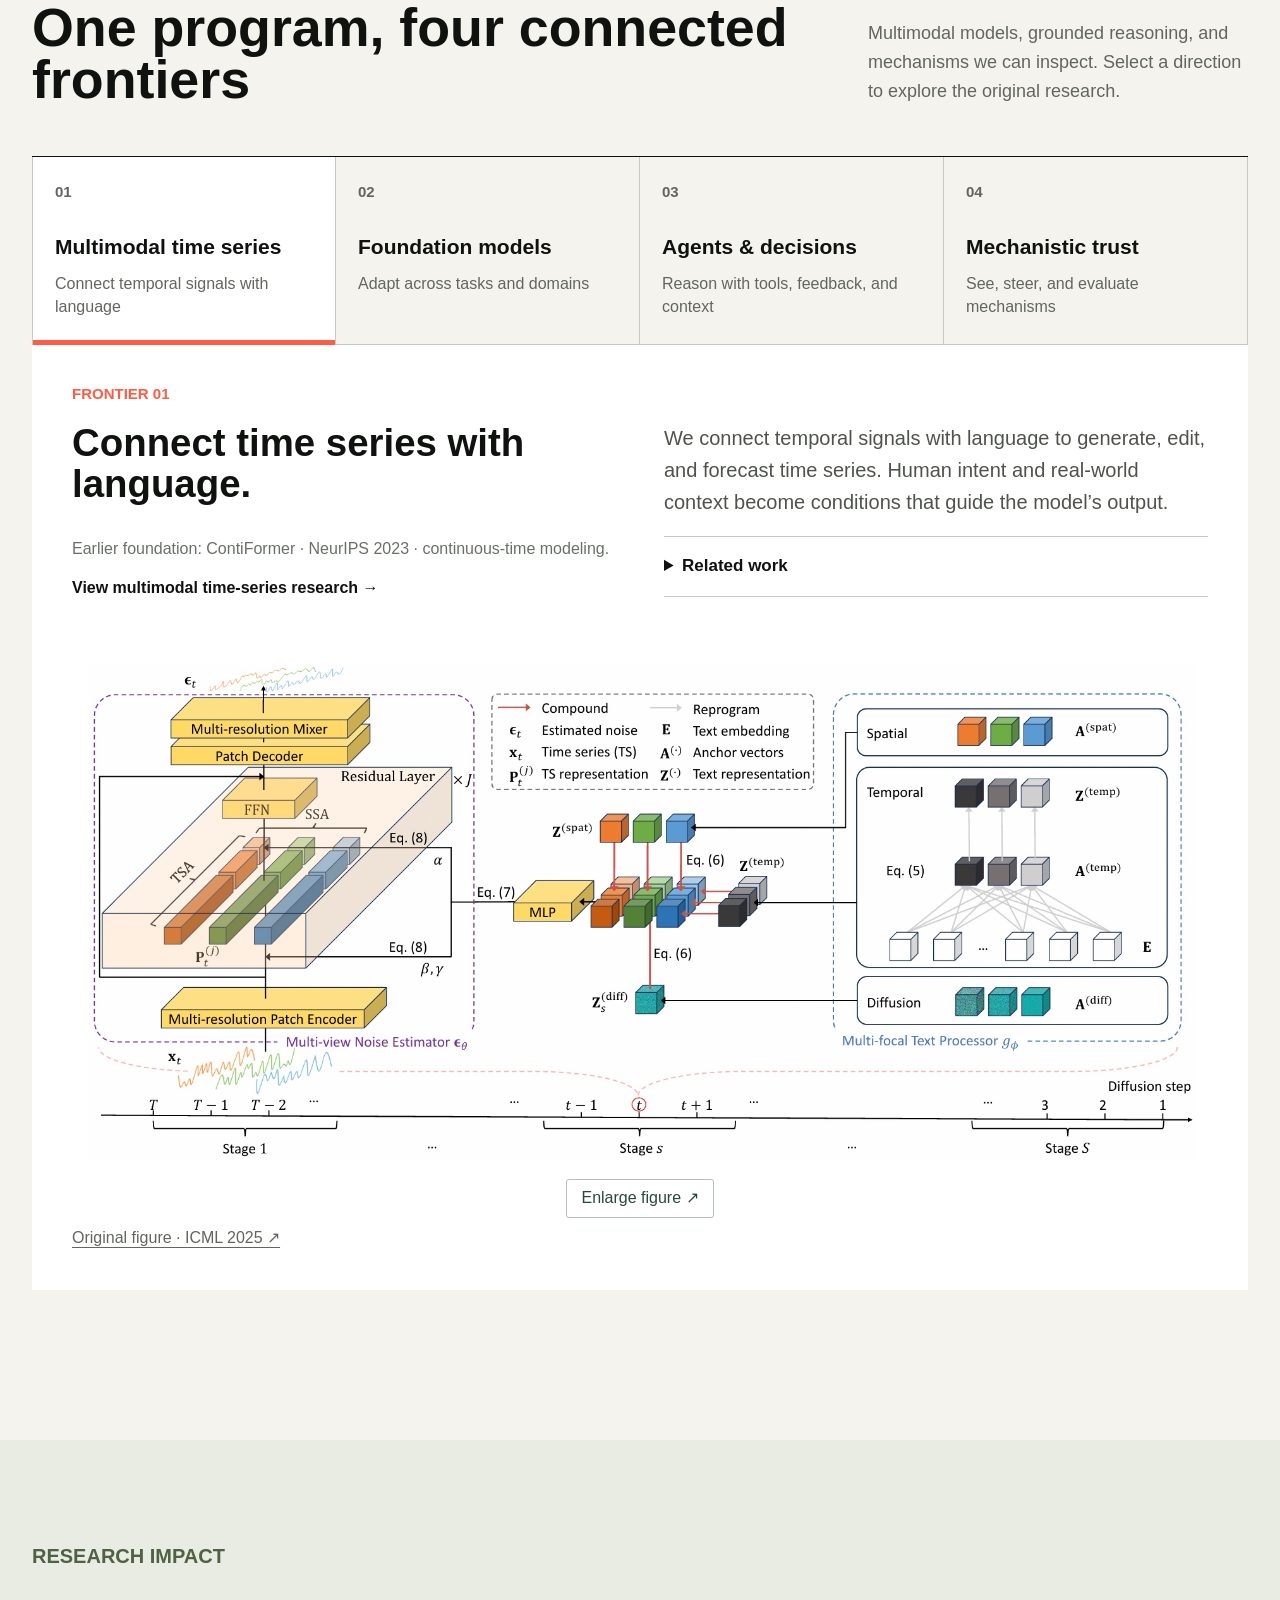
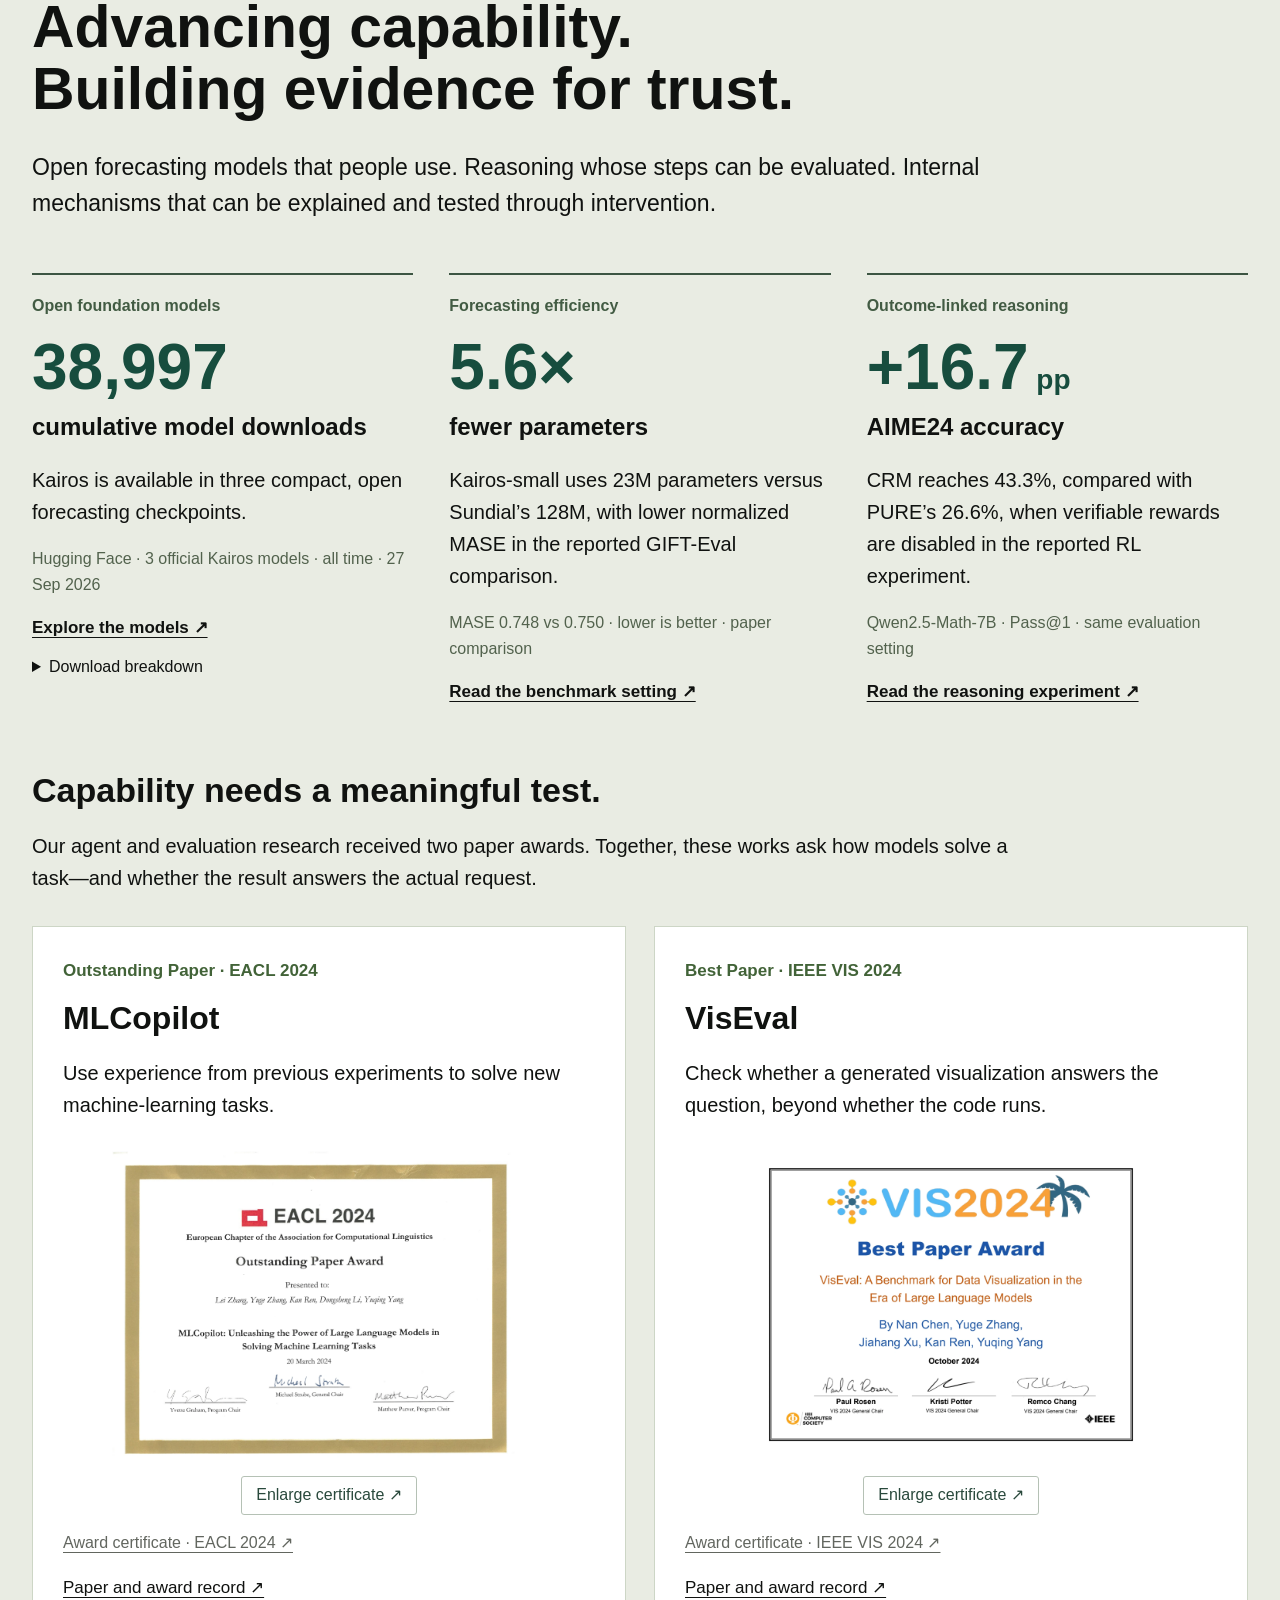
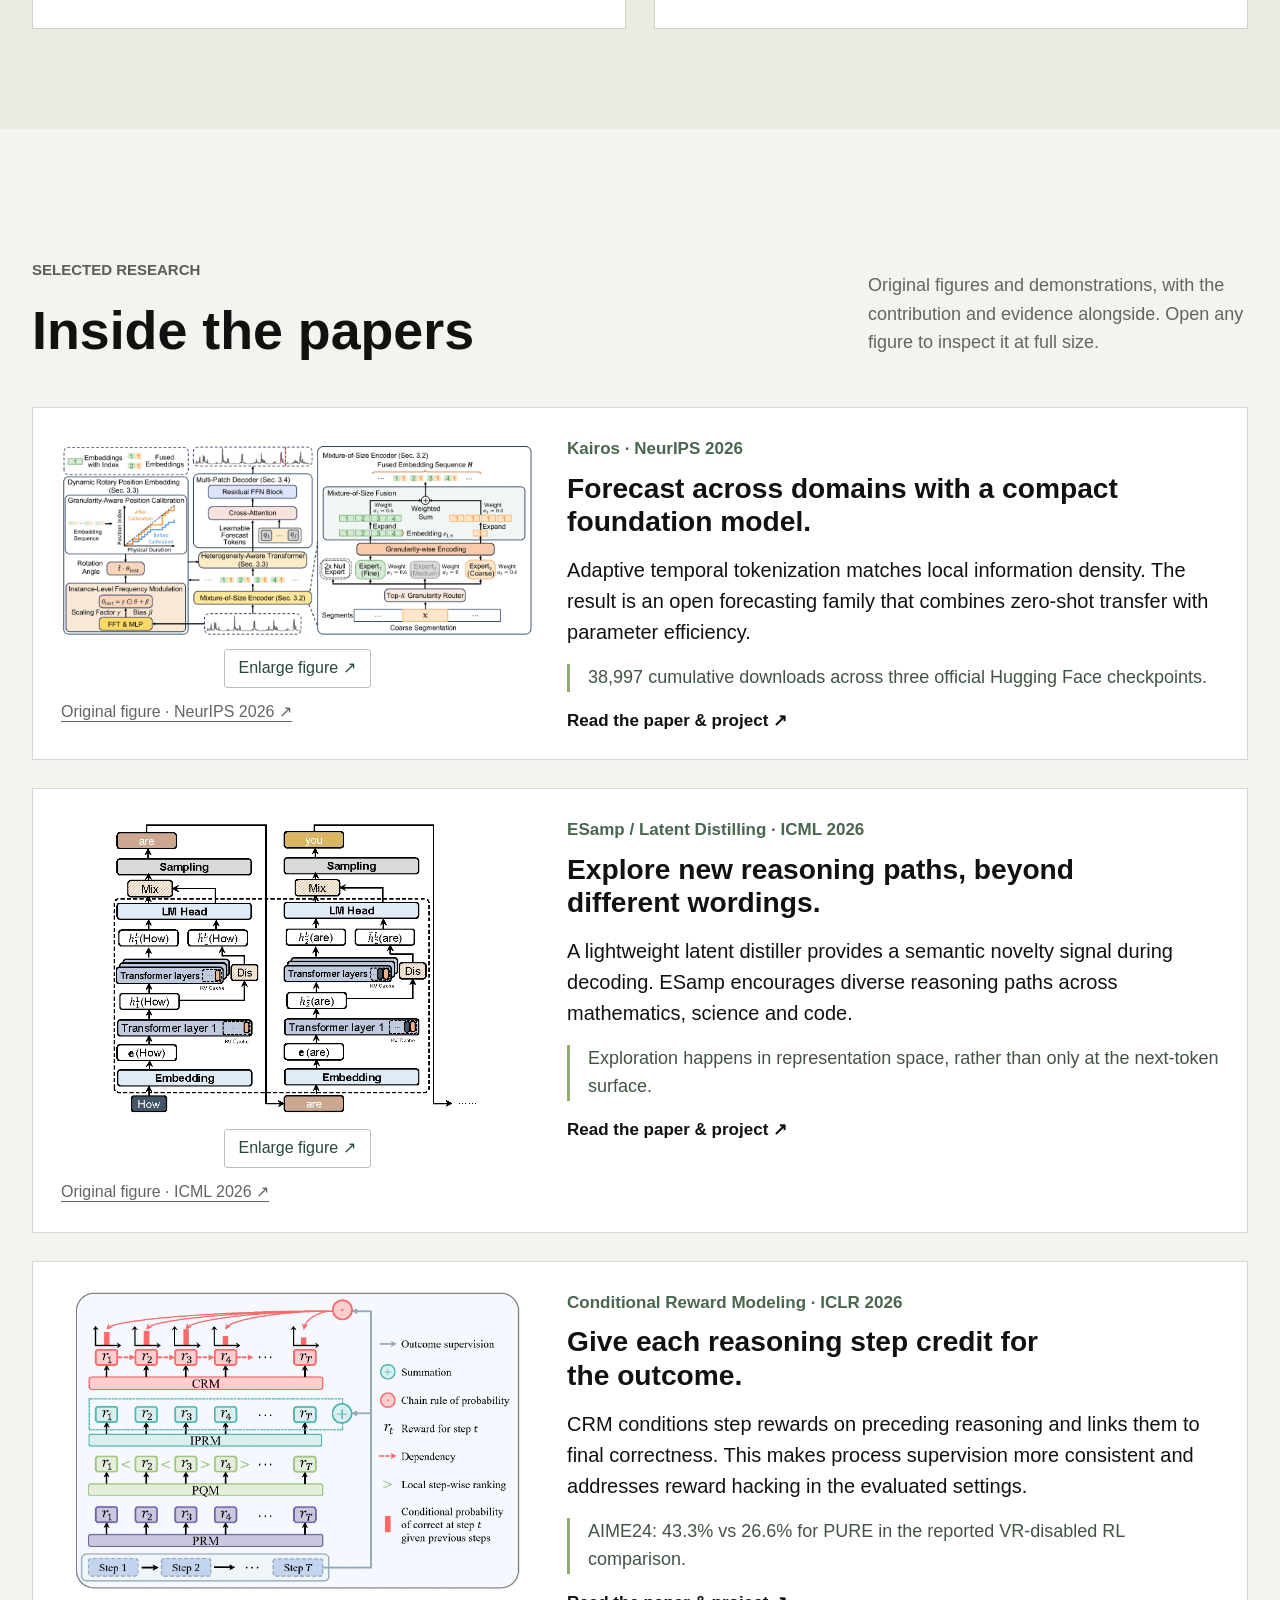
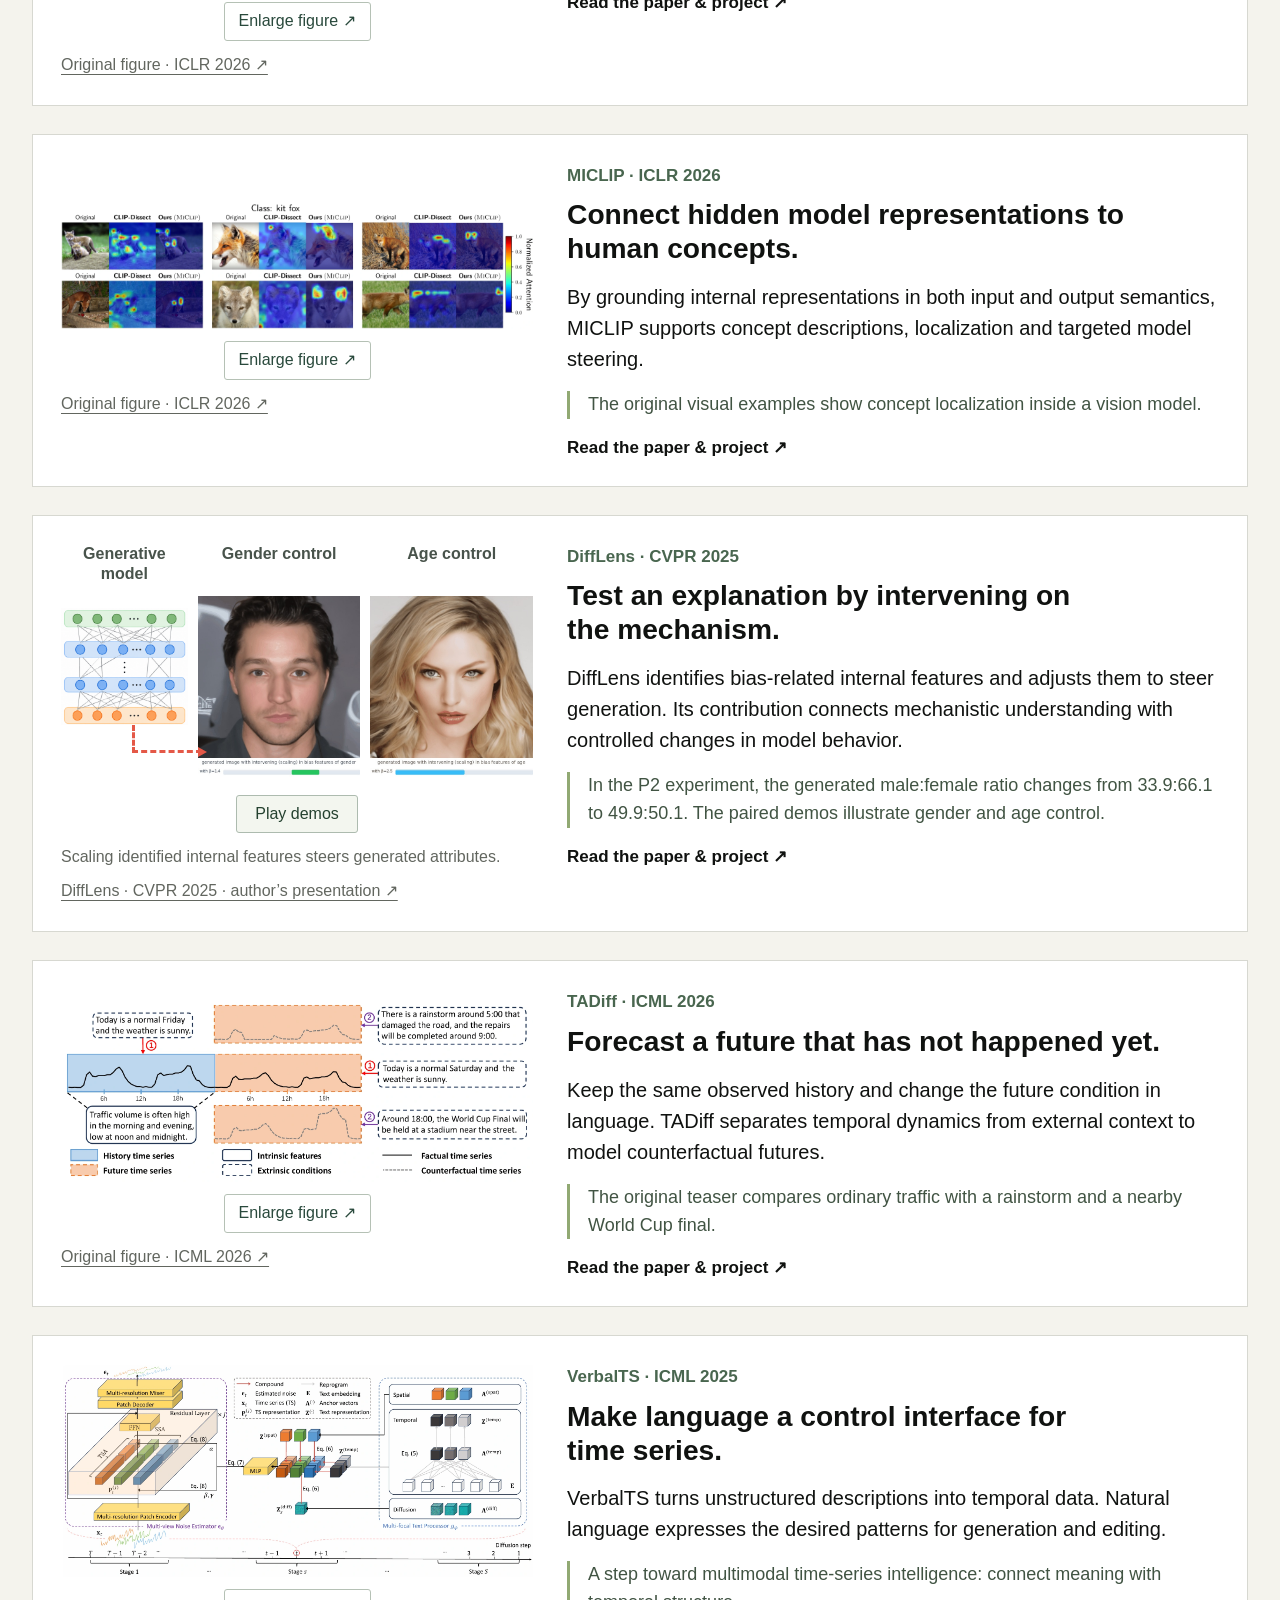
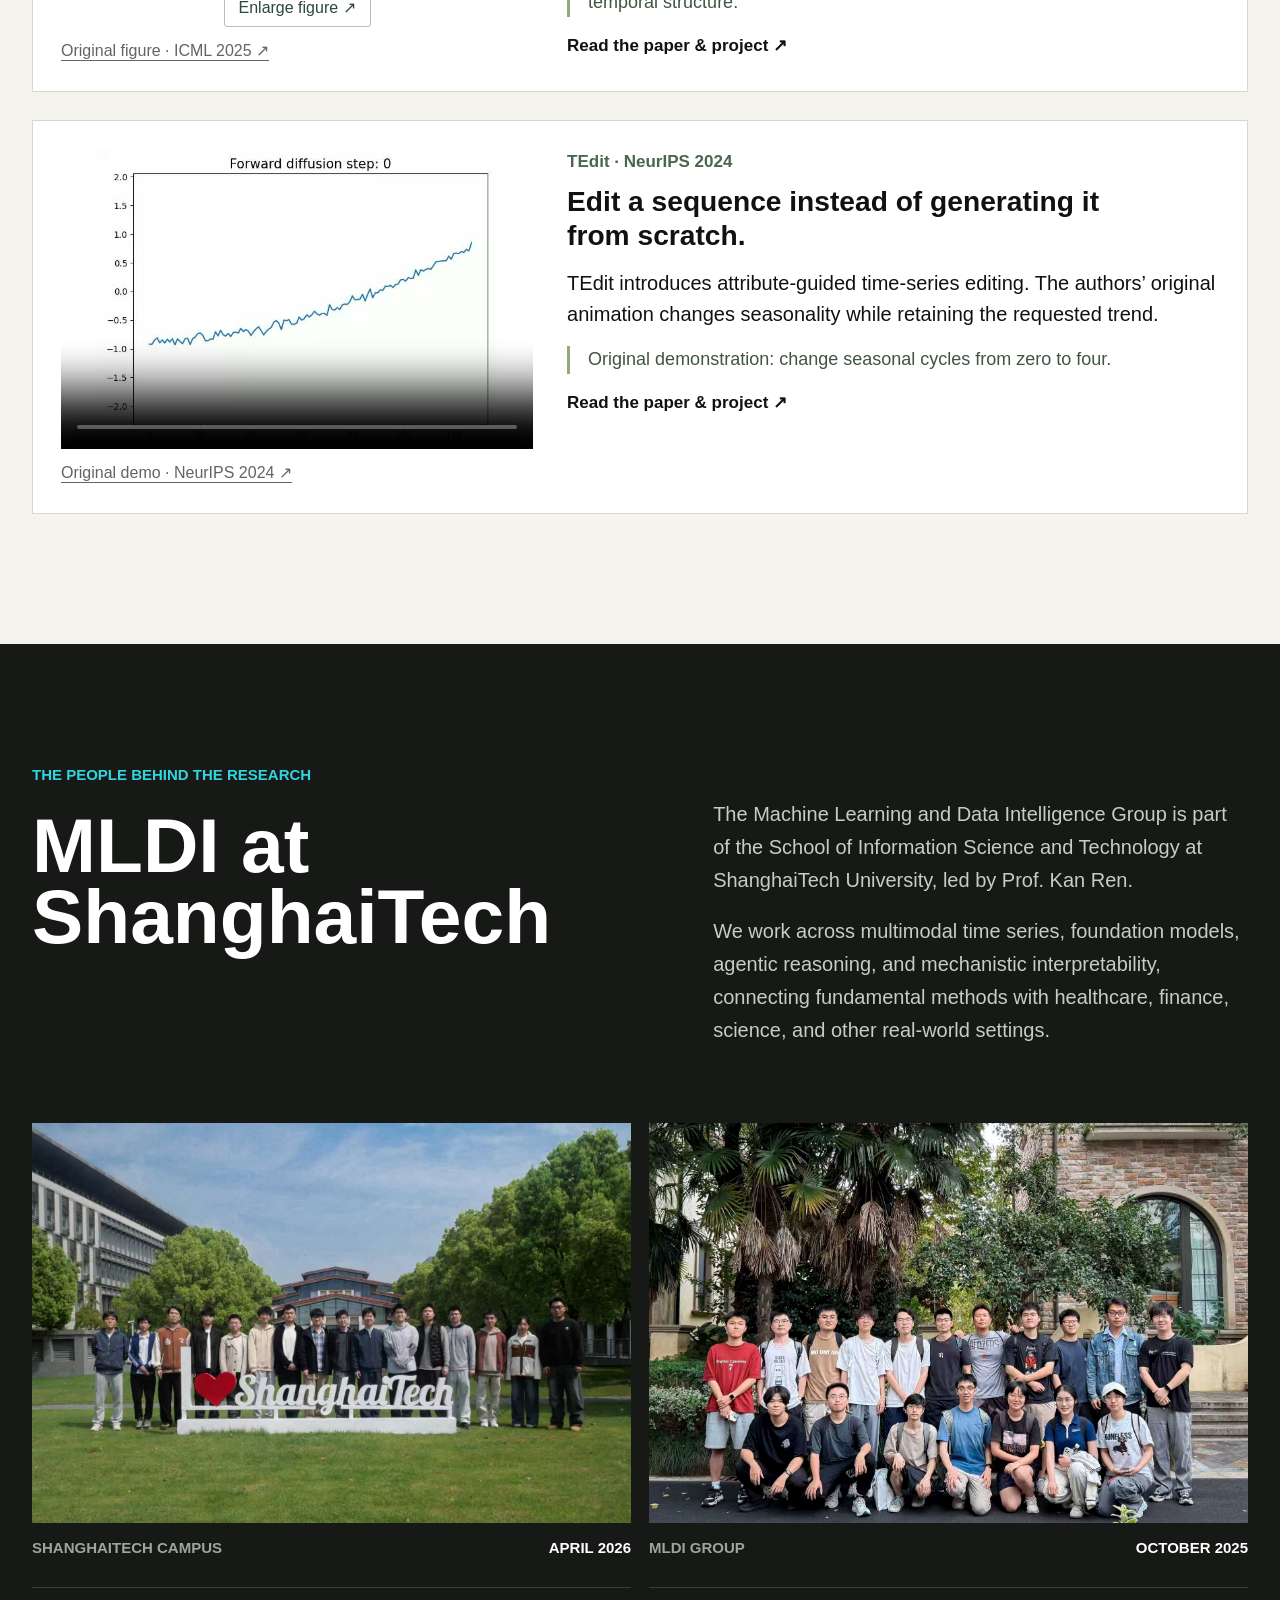
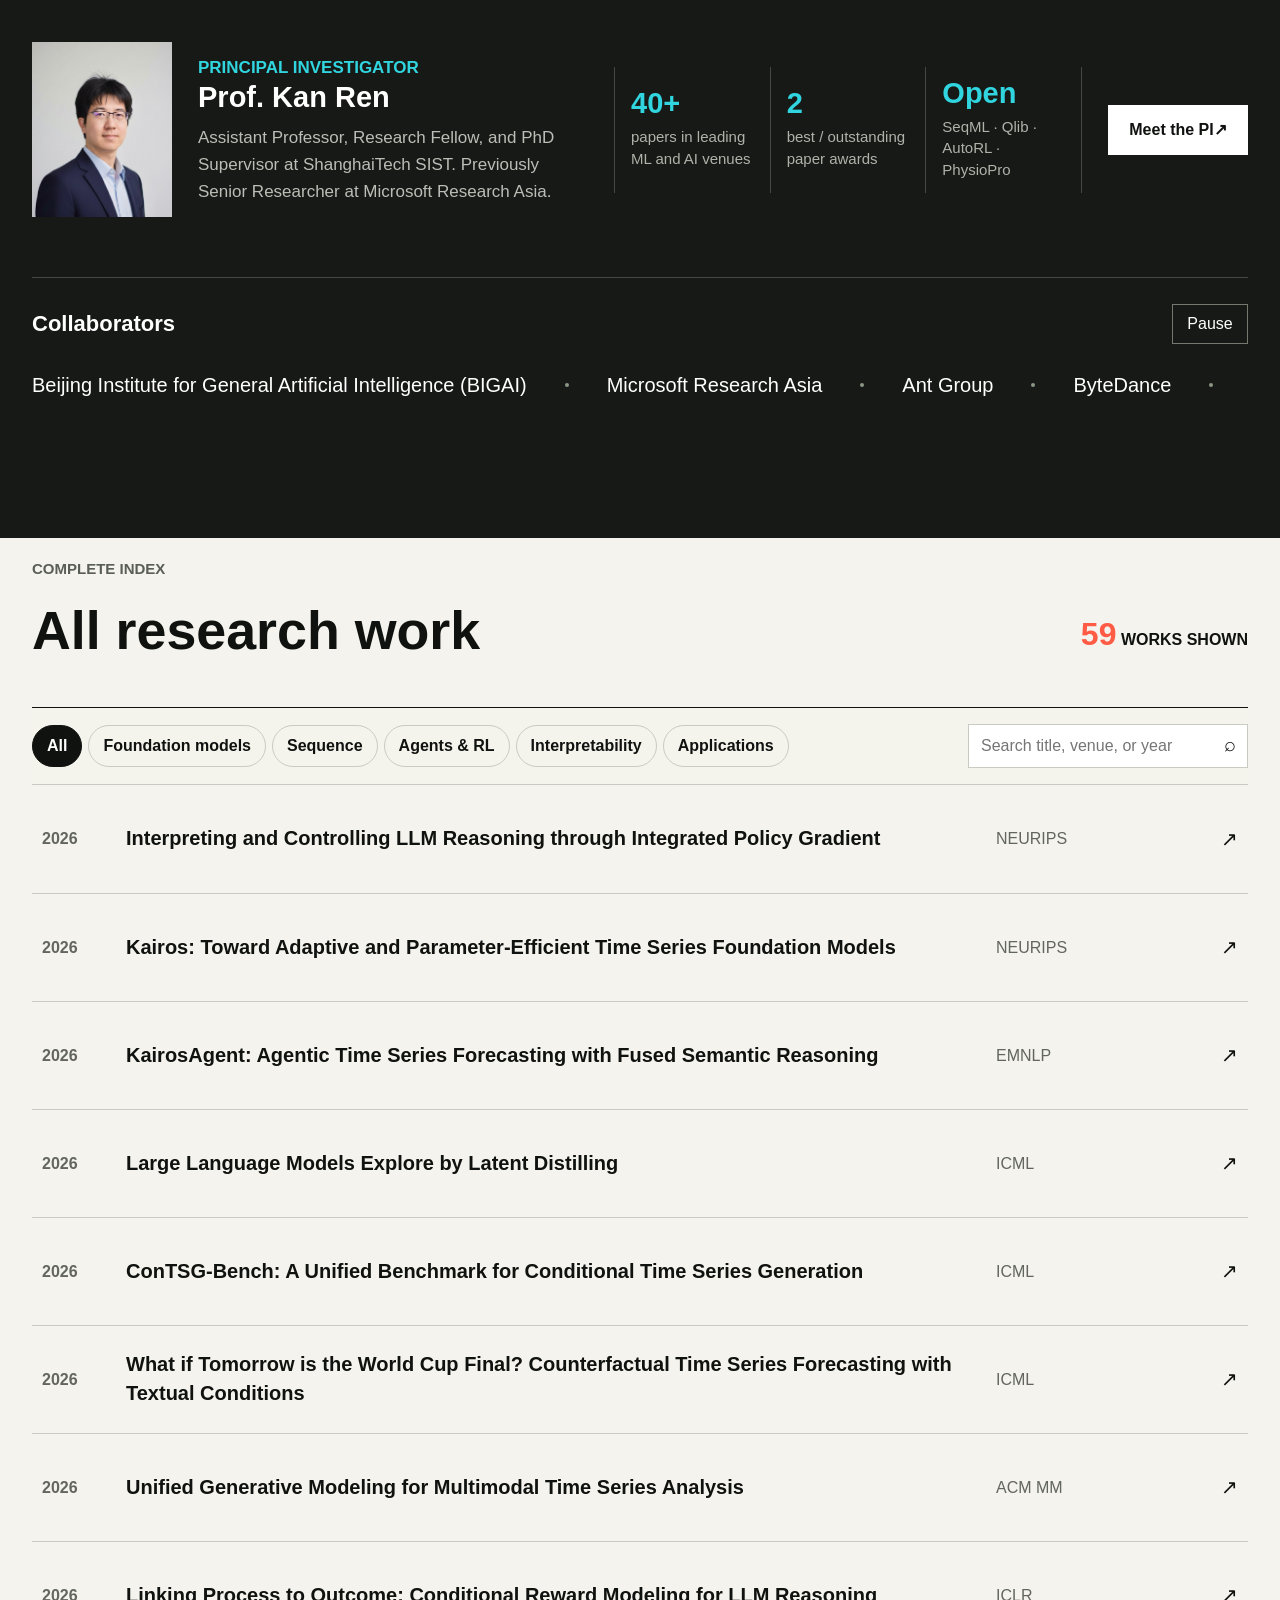
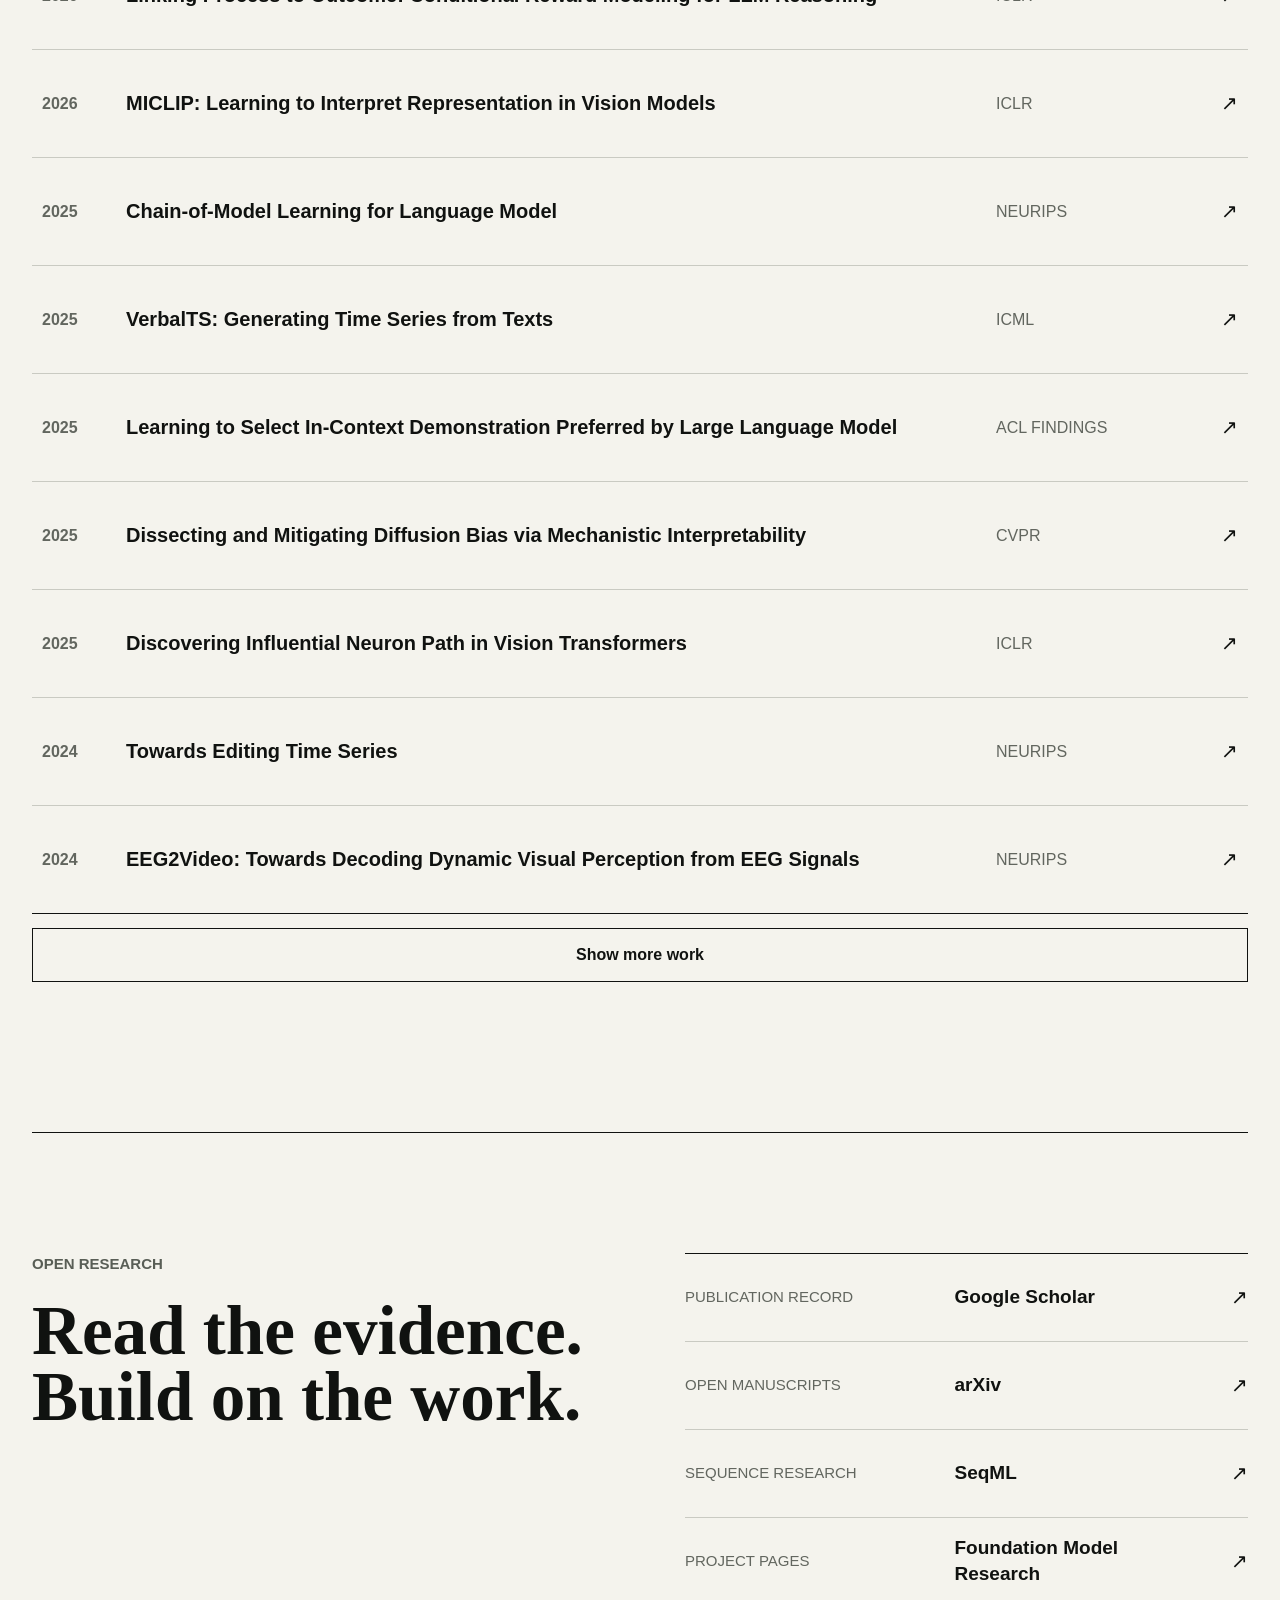
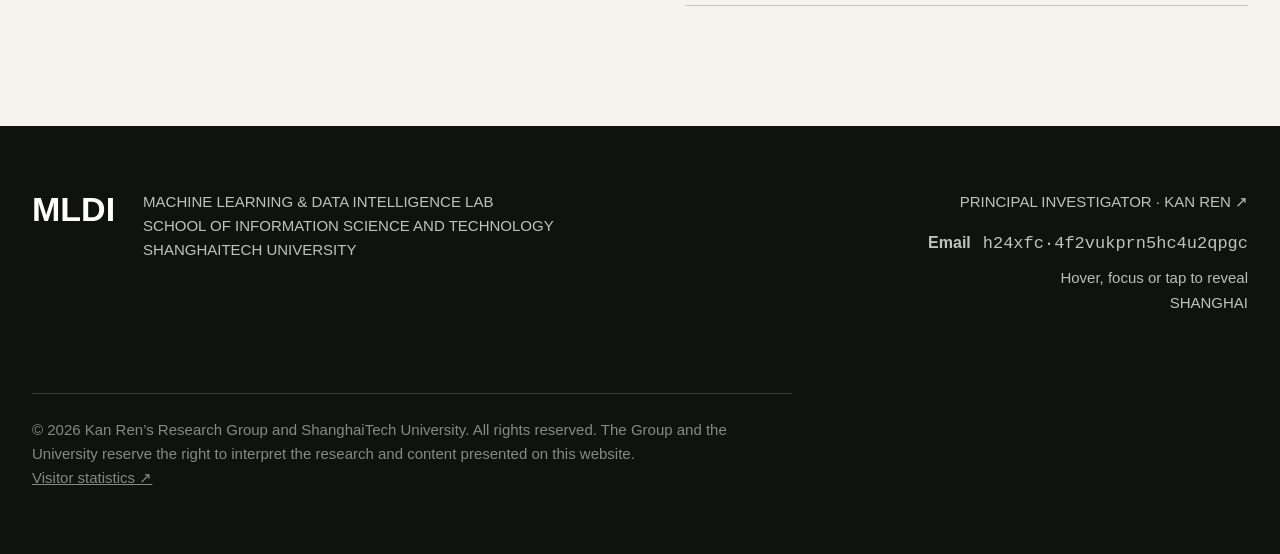
==== commit 45c10d15: "Match navigation order to homepage sections" ====
--- a/index.html
+++ b/index.html
@@ -28,8 +28,8 @@
       <nav class="desktop-nav" aria-label="Primary navigation">
         <a href="#vision">Vision</a>
         <a href="#atlas">Research</a>
+        <a href="#lab">Lab</a>
         <a href="#work">All work</a>
-        <a href="#lab">Lab</a>
       </nav>
       <div class="header-actions"><a class="header-link" href="https://scholar.google.com.hk/citations?user=USnQVWgAAAAJ" target="_blank" rel="noreferrer">Scholar <span aria-hidden="true">↗</span></a><button class="share-button" id="share-page" type="button">Share <span aria-hidden="true">↗</span></button></div>
     </header>
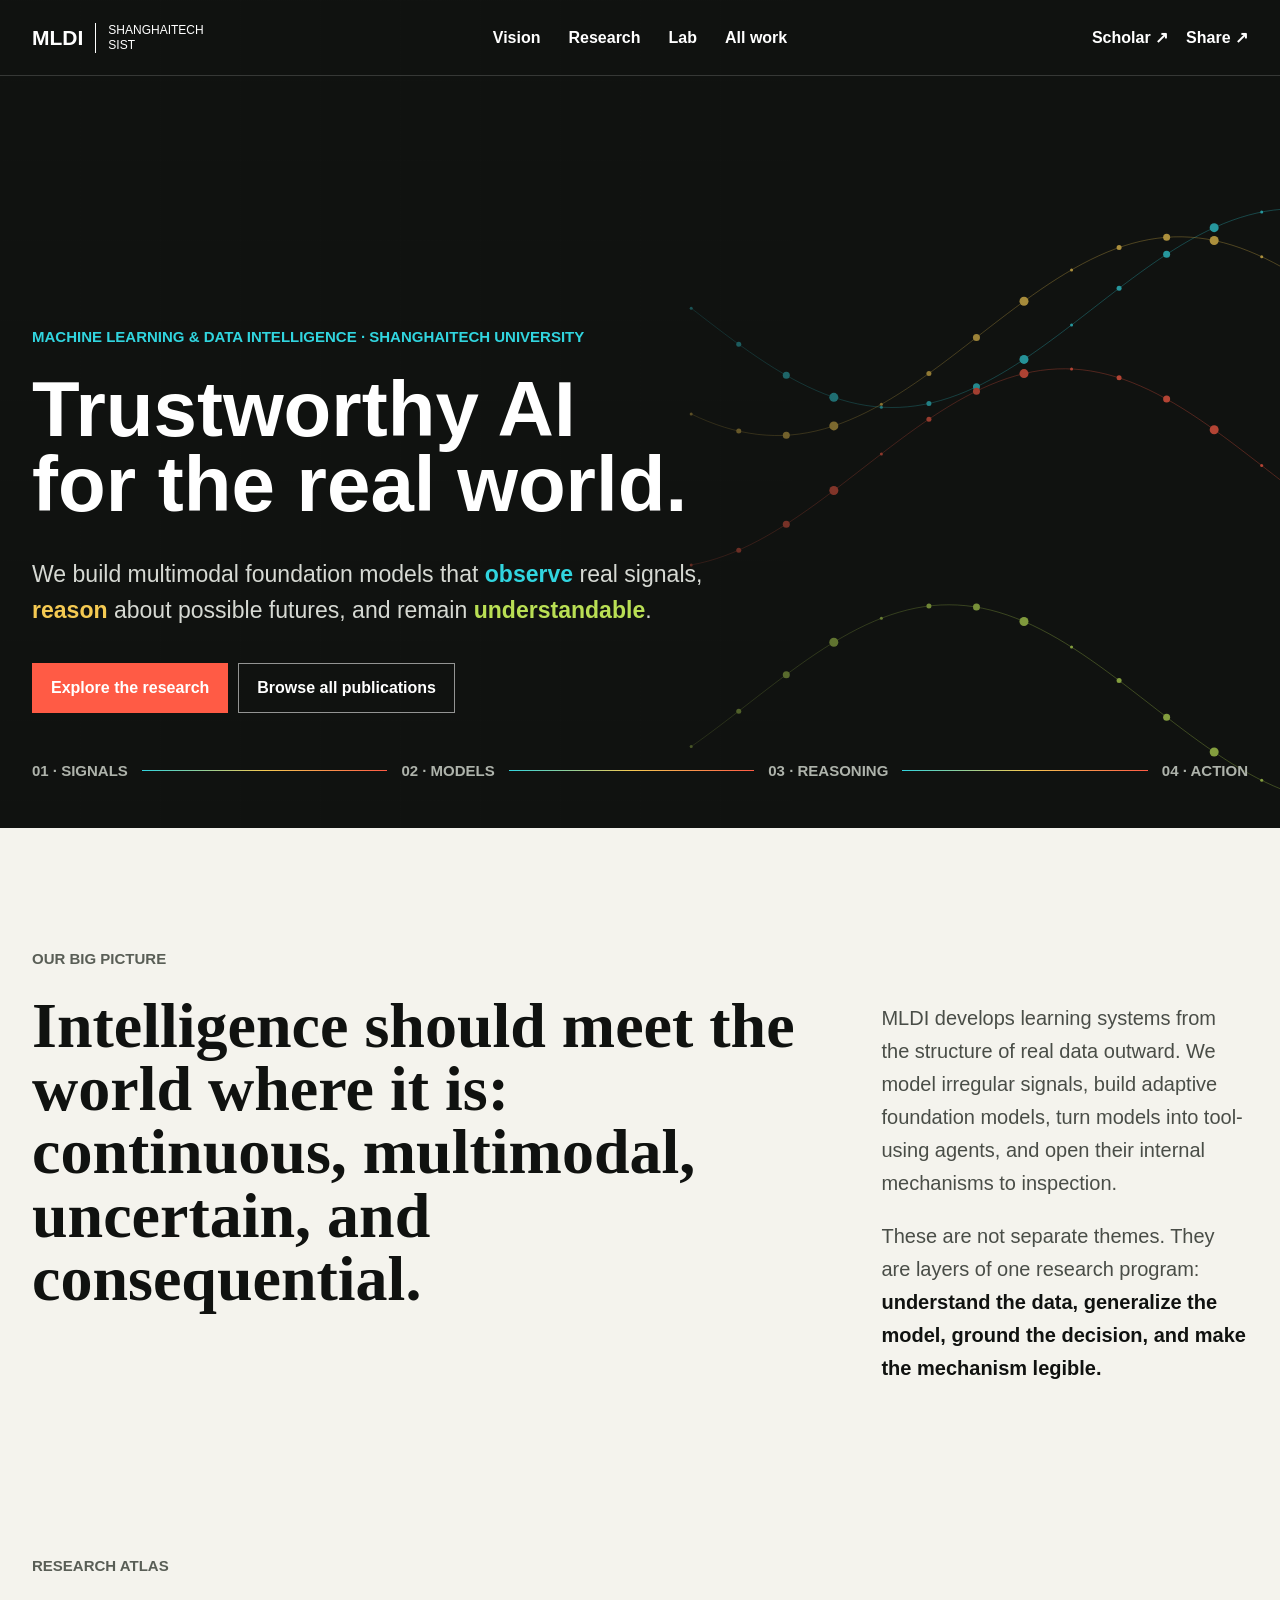
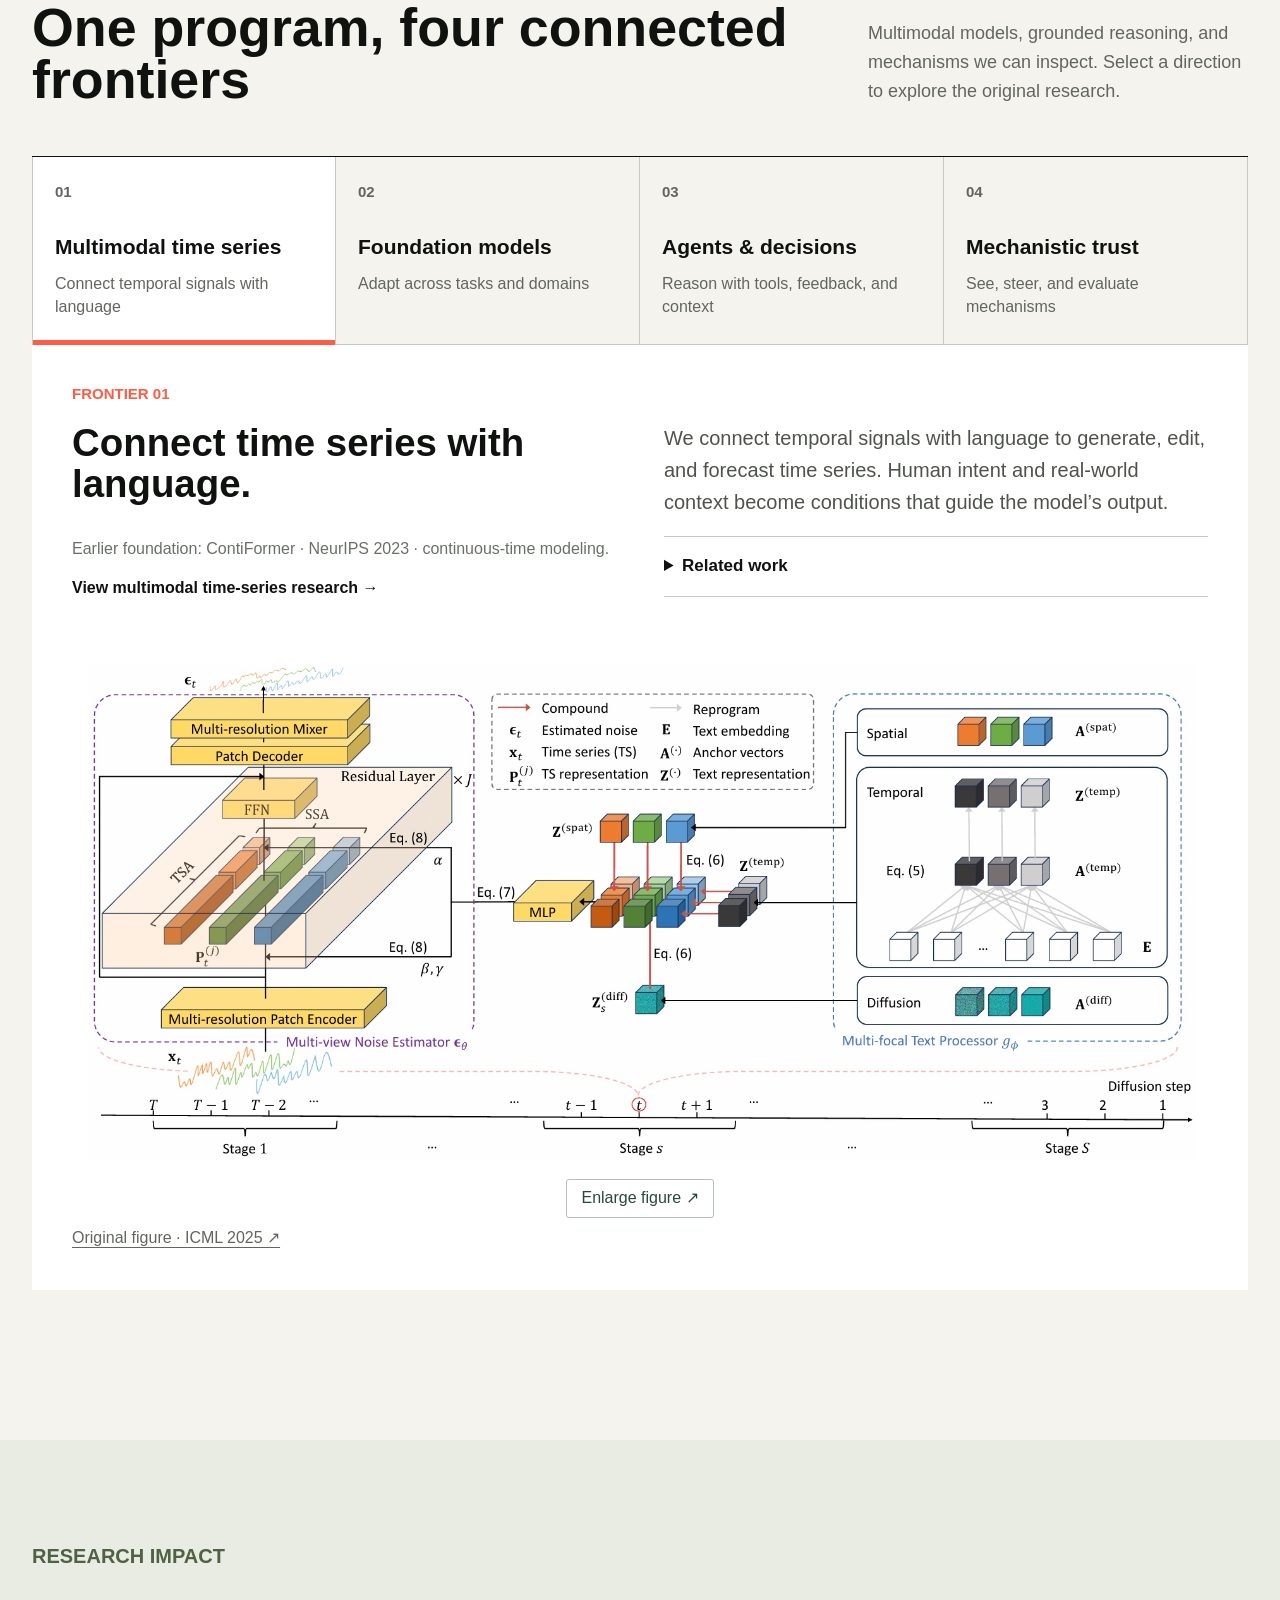
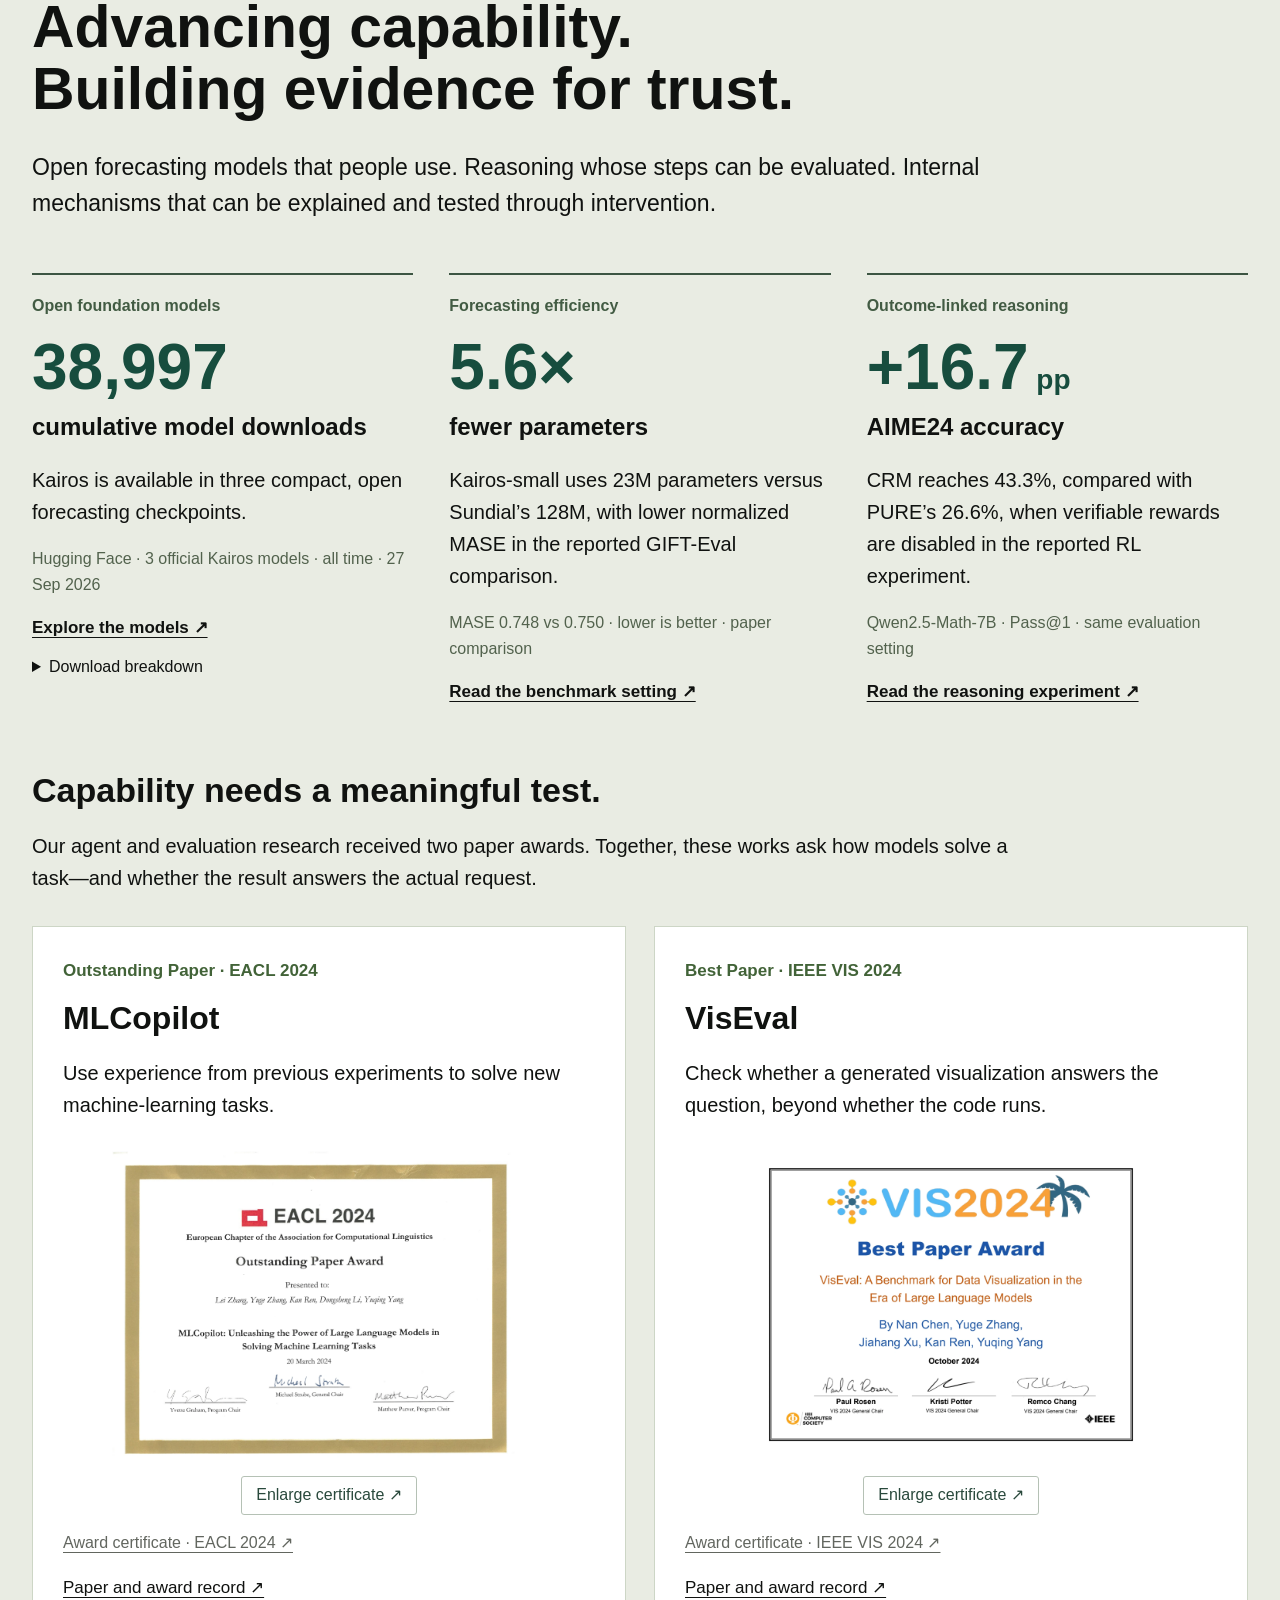
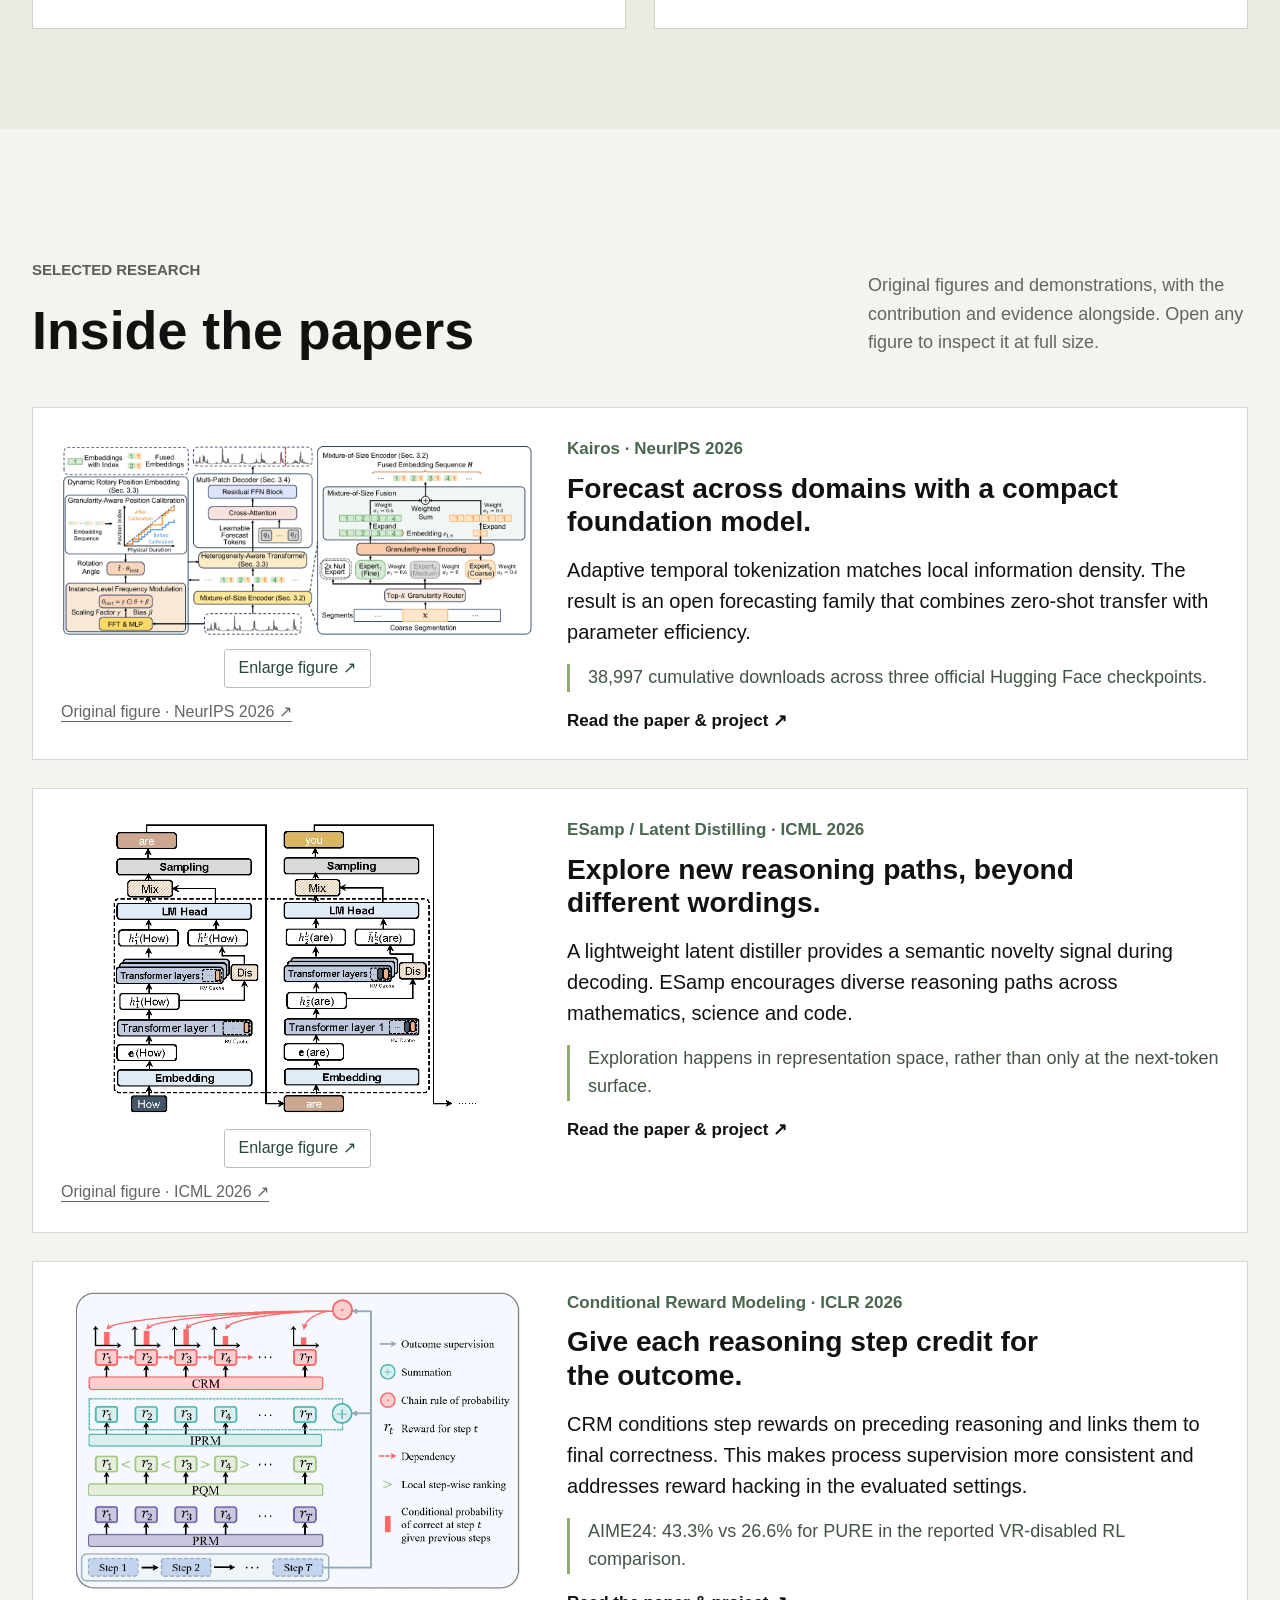
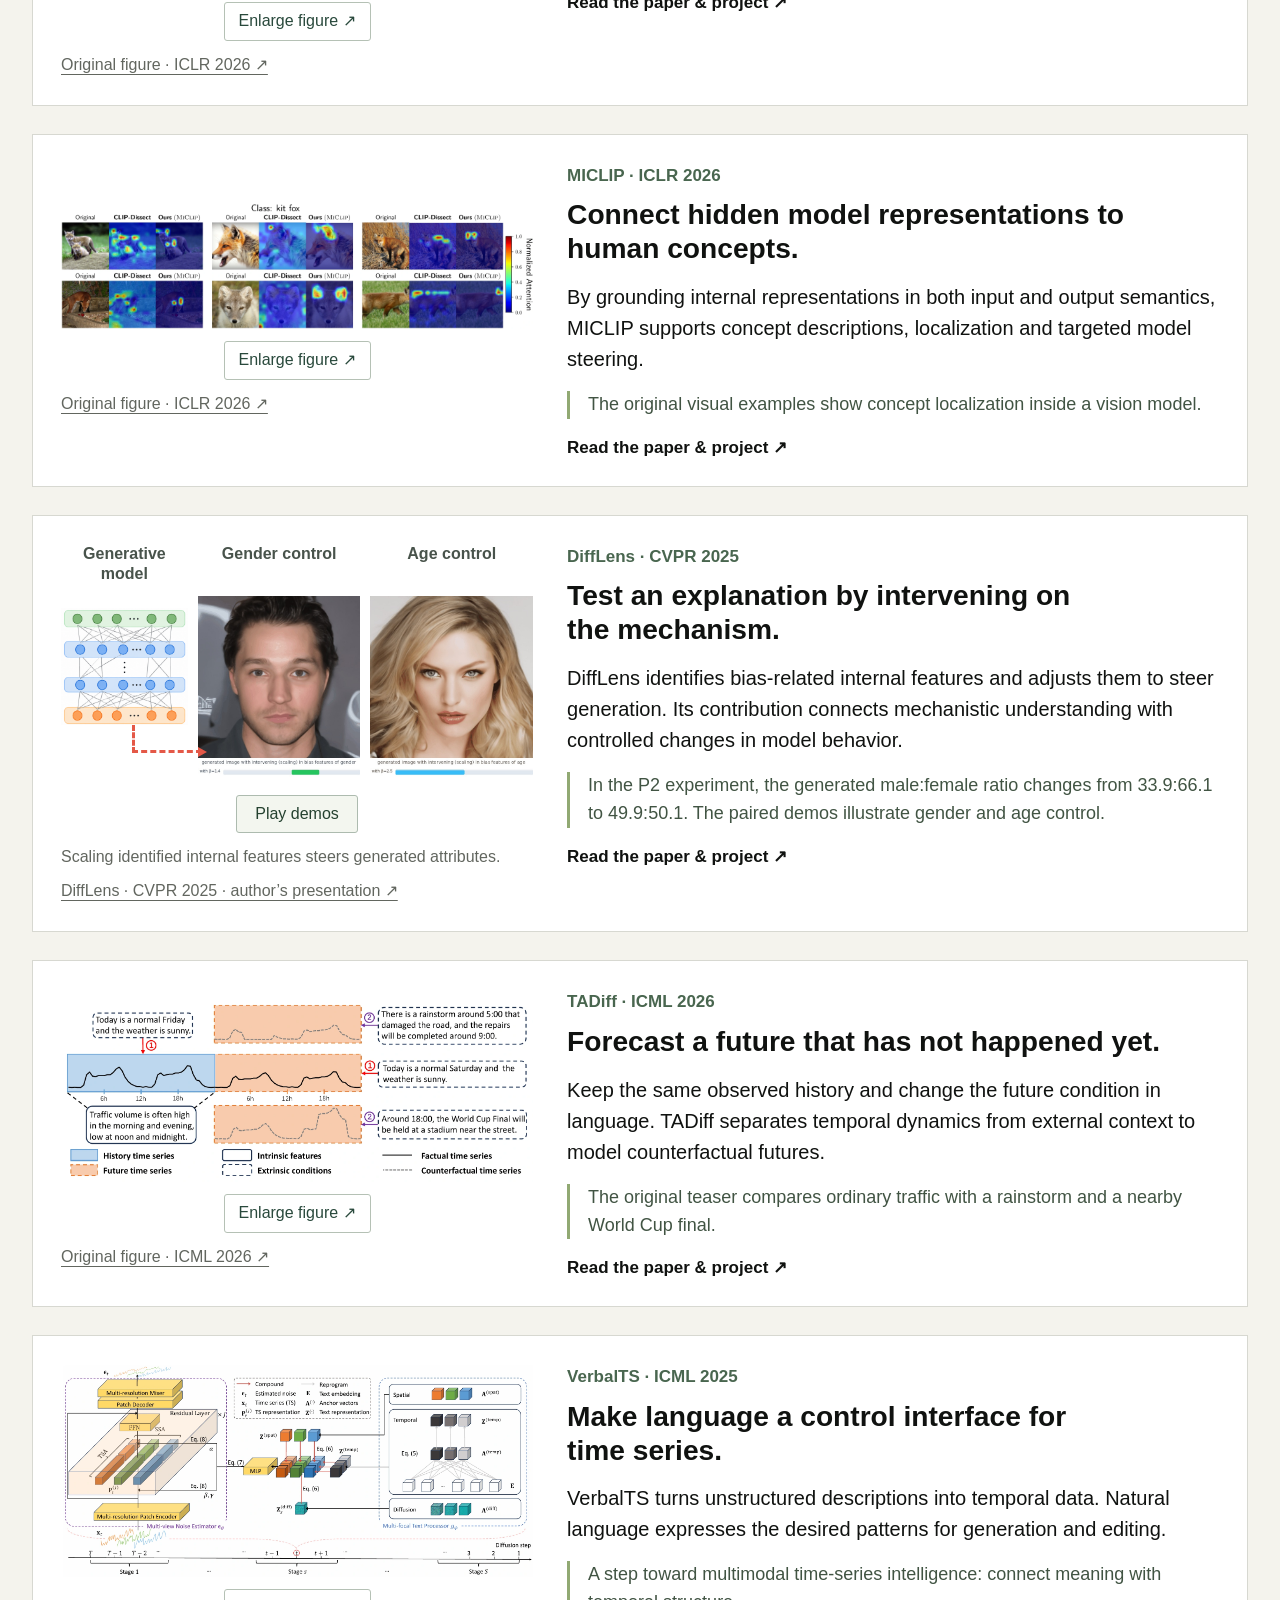
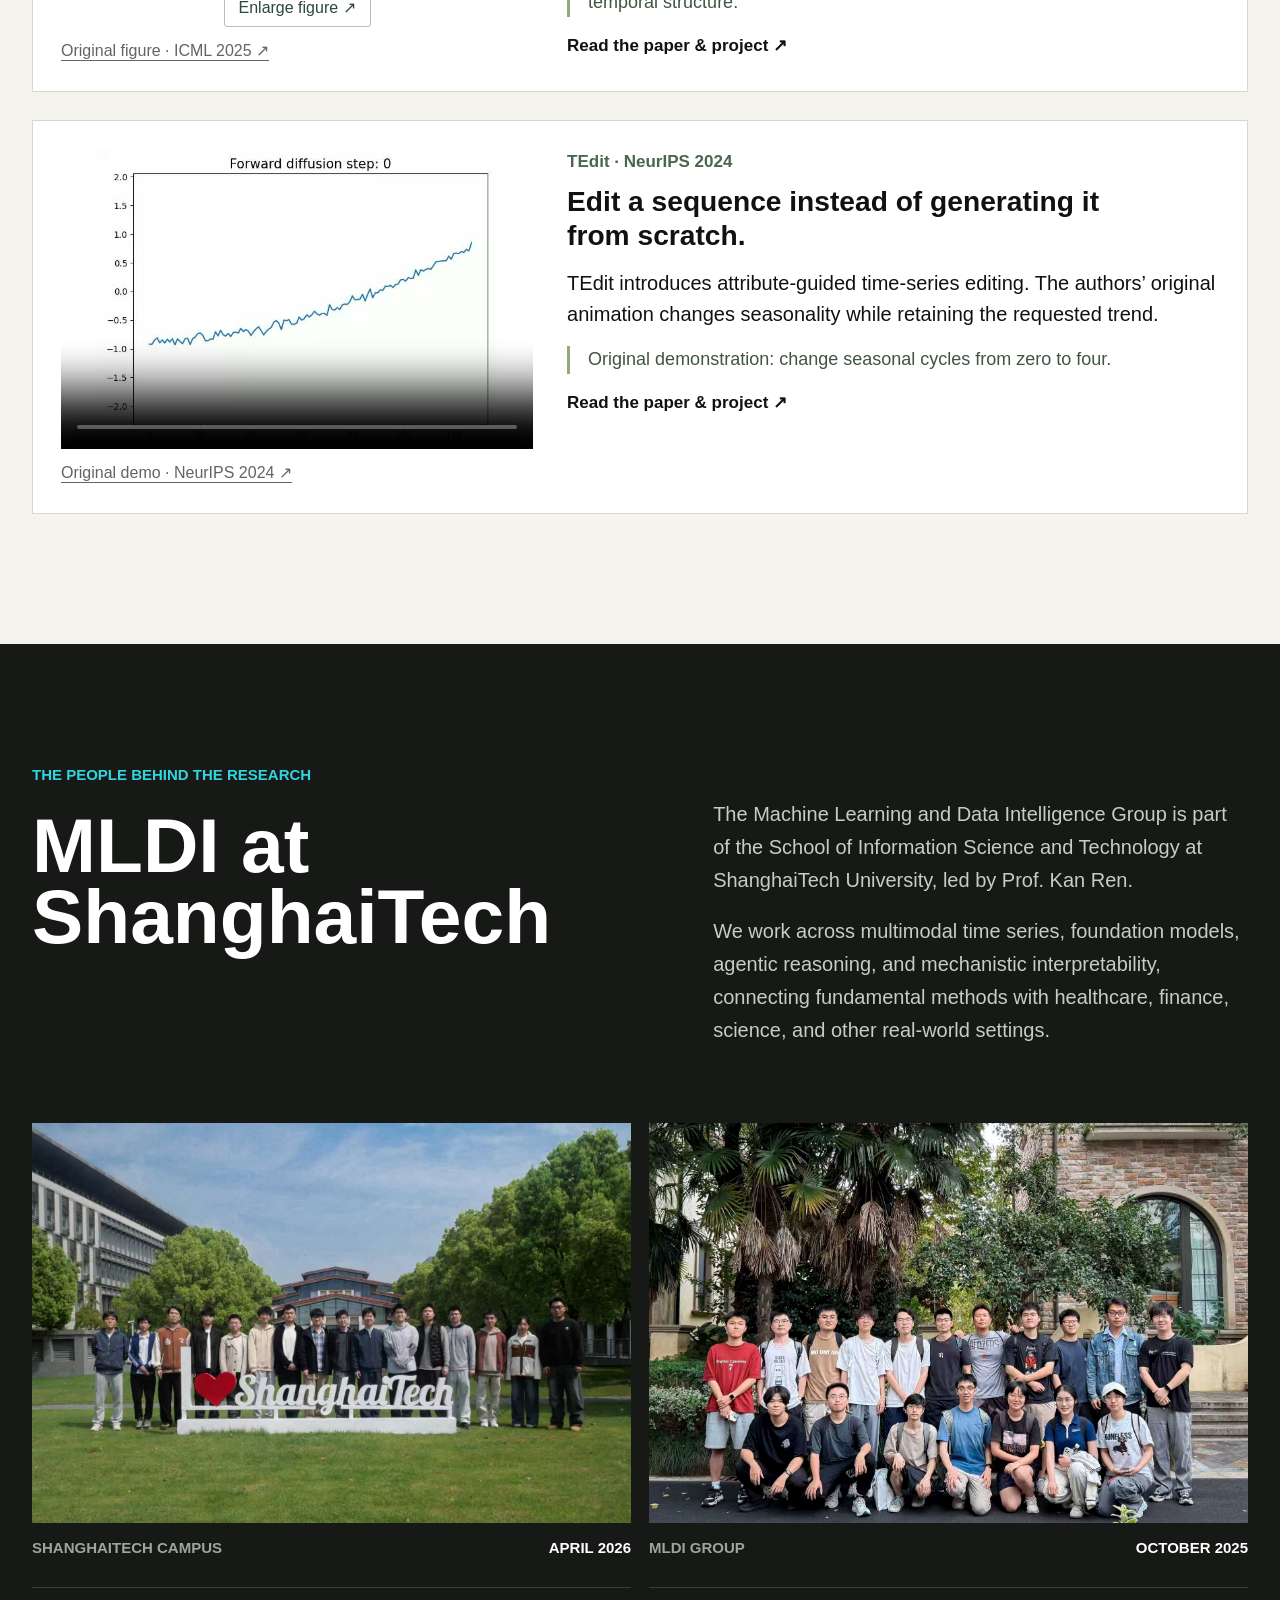
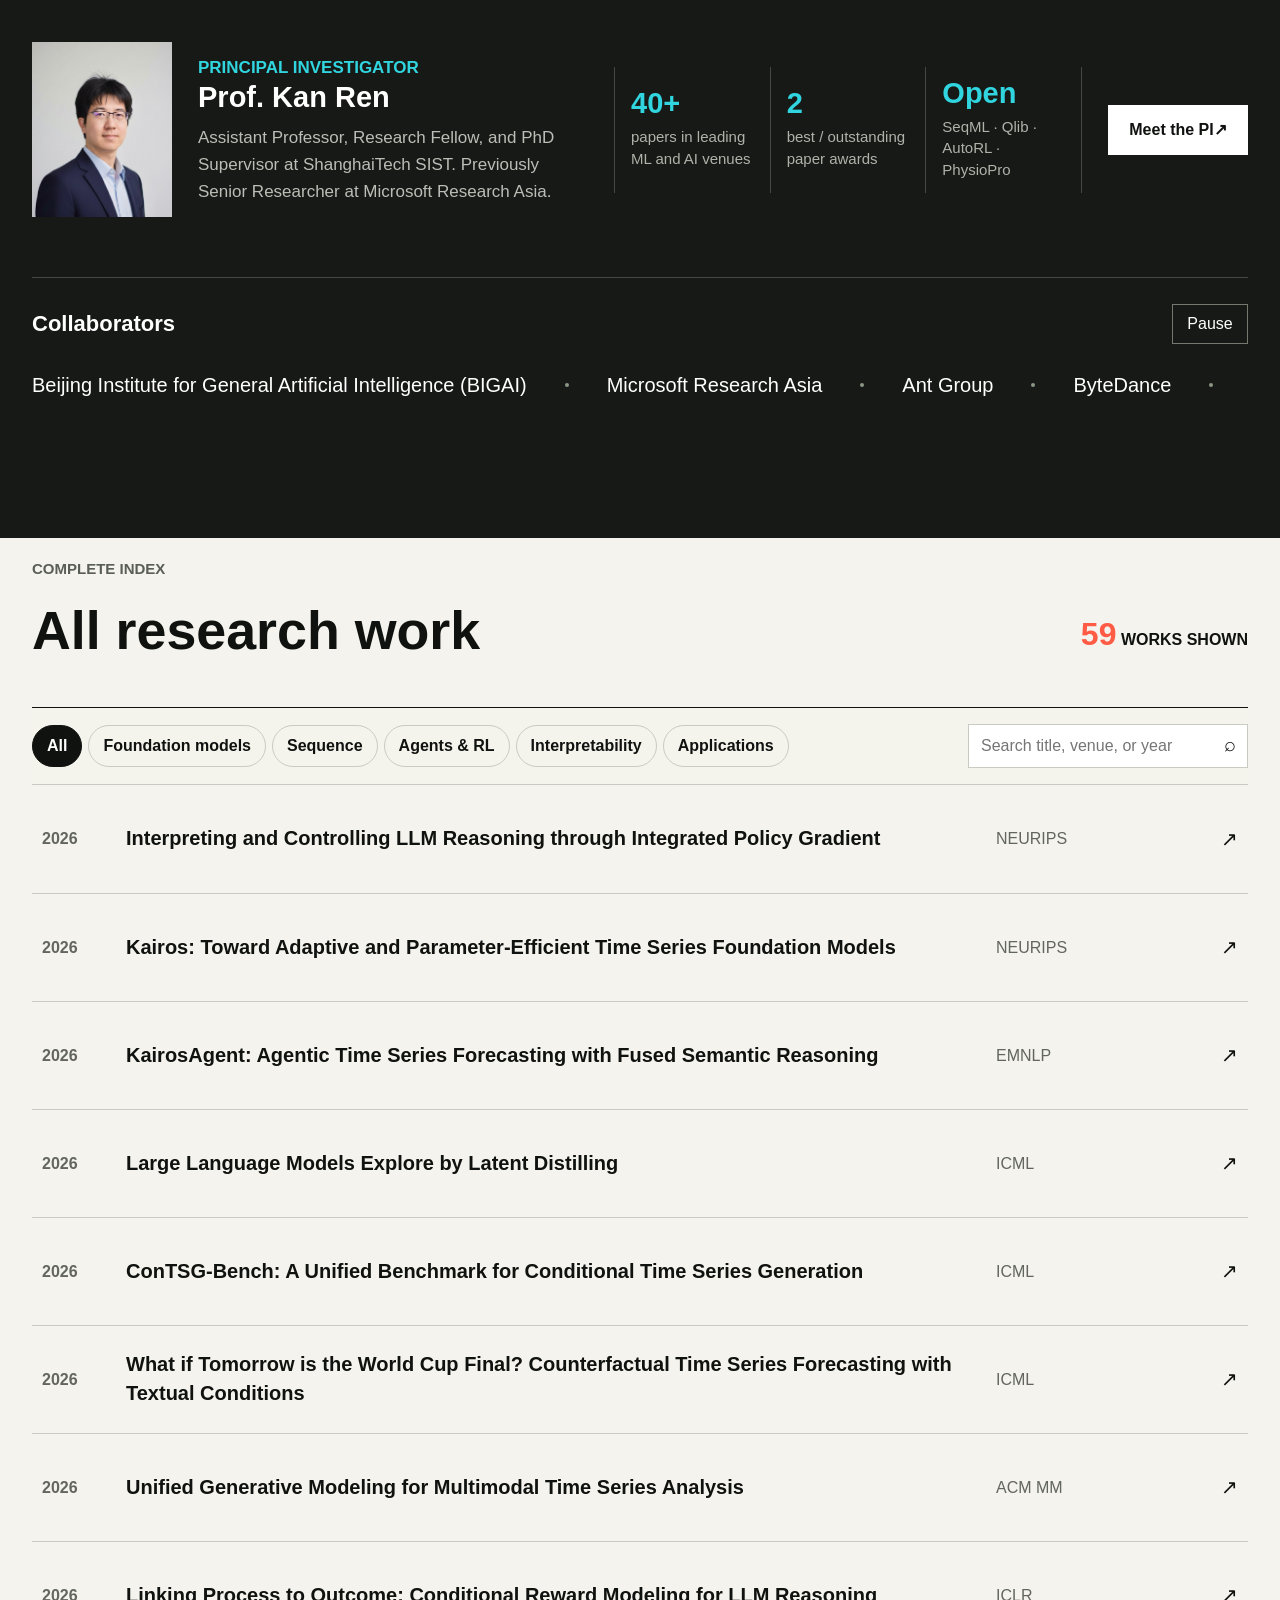
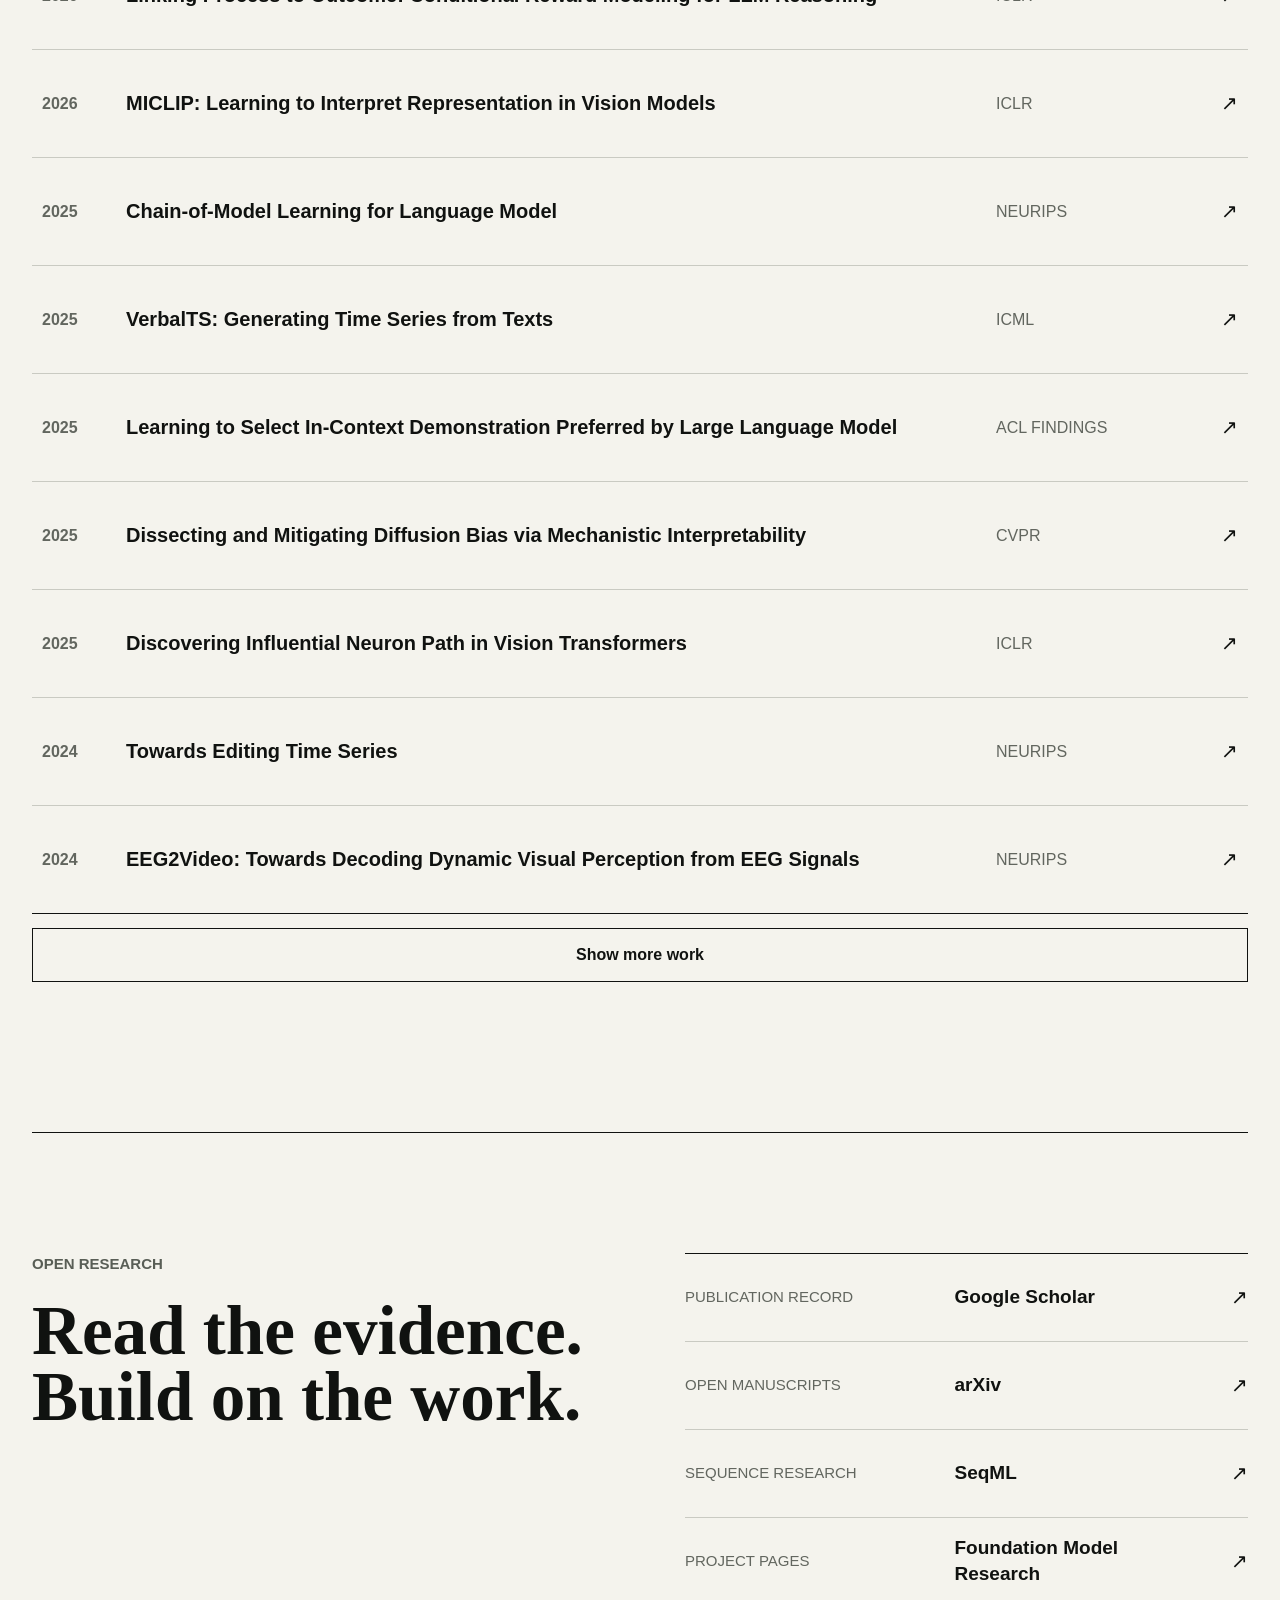
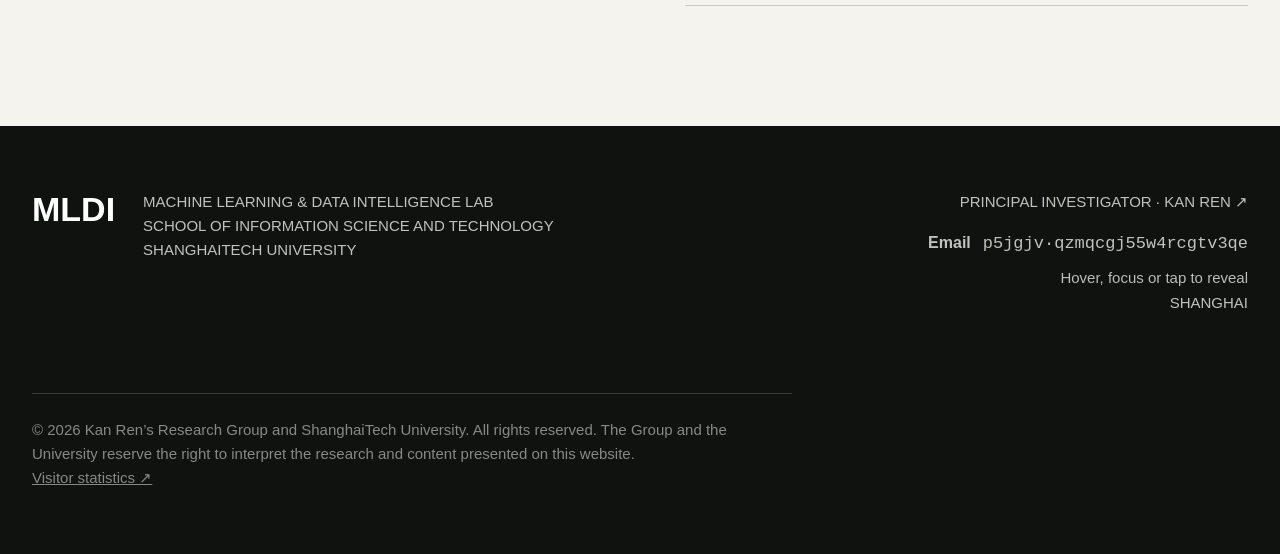
==== commit ade4a102: "update" ====
--- a/index.html
+++ b/index.html
@@ -223,7 +223,7 @@
     <div class="toast" id="share-toast" role="status" aria-live="polite">Link copied</div>
     <dialog id="figure-dialog" aria-labelledby="figure-dialog-title"><div class="figure-toolbar"><h2 id="figure-dialog-title">Original paper figure</h2><div><button data-zoom type="button" aria-pressed="false">Actual size</button><button data-close type="button">Close ✕</button></div></div><div class="figure-scroll"><img alt="" /></div><a class="figure-source" target="_blank" rel="noreferrer">Original source ↗</a></dialog>
 
-    <script src="data.js?v=2c9eac3be82c"></script>
+    <script src="data.js?v=9f63c74ca2de"></script>
     <script src="paper-media-data.js?v=0d42efd4ddc5"></script>
     <script src="research.js?v=72fe4f46b5dc"></script>
     <script src="paper-media.js?v=f36ecfdb1b7f"></script>
